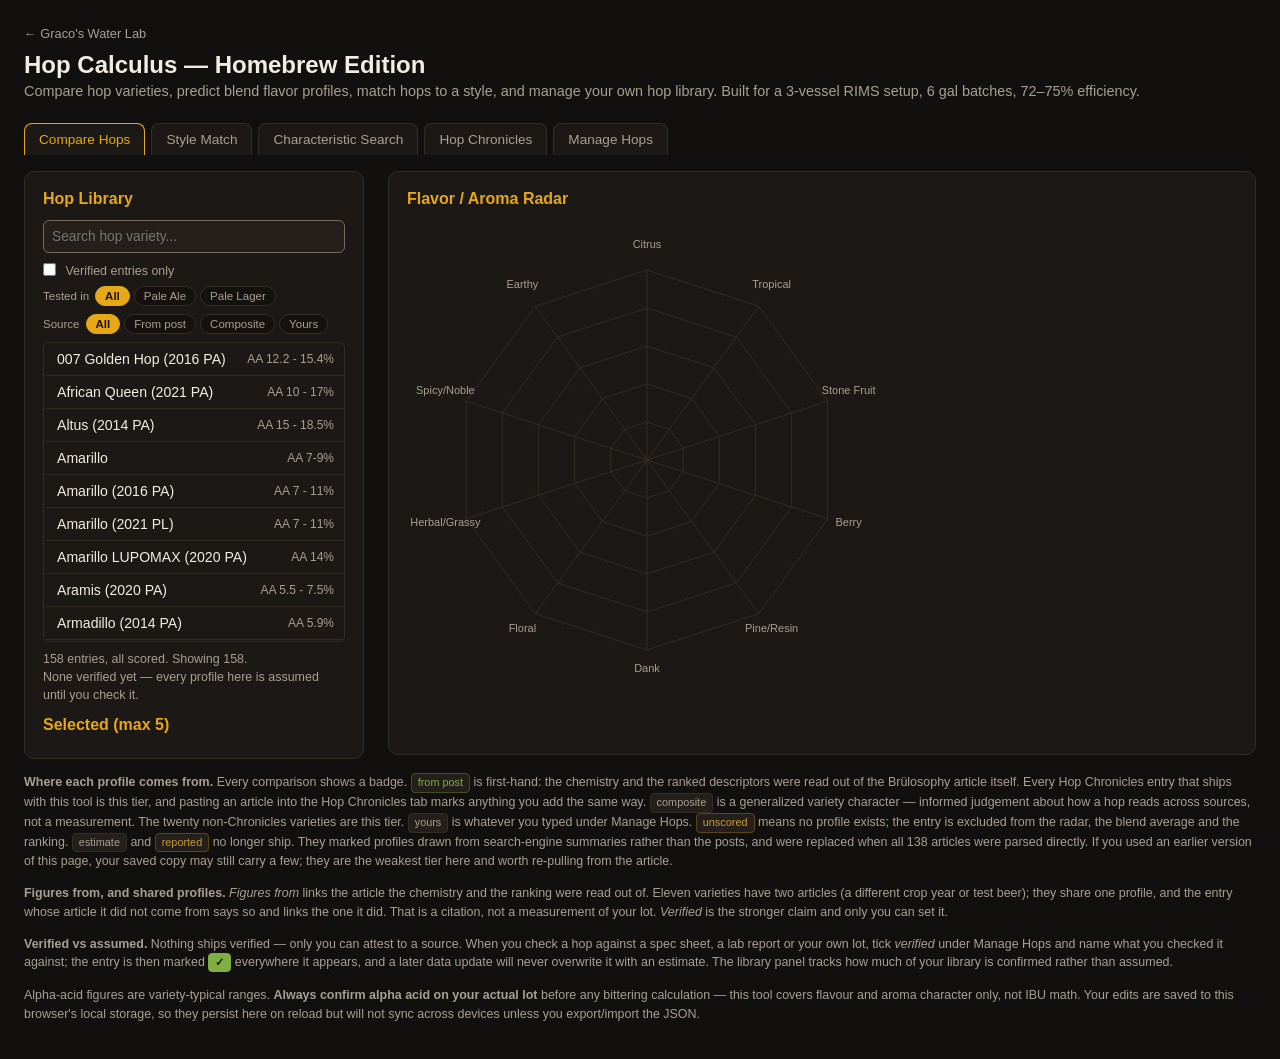
==== hops/hop-calculus.html @ 8358642a "Make the page work without a mouse or a screen An accessibility pass over the template, each item ch" ====
<!DOCTYPE html>
<html lang="en">
<head>
<meta charset="UTF-8">
<meta name="viewport" content="width=device-width, initial-scale=1">
<title>Hop Calculus — Homebrew Edition</title>
<style>
  :root{
    --bg:#12100e; --panel:#1c1815; --accent:#e6a817; --accent2:#7fae42;
    --text:#f2ede4; --muted:#a89f92; --border:#332d27;
    /* Controls need a 3:1 boundary; the panel hairline (--border) is 1.2:1 on a field. */
    --border-ui:#746860;
  }
  *{box-sizing:border-box;}
  body{
    margin:0; font-family:-apple-system,BlinkMacSystemFont,"Segoe UI",Roboto,sans-serif;
    background:var(--bg); color:var(--text); padding:24px;
  }
  .back-link{display:inline-block; color:var(--muted); font-size:0.8rem; text-decoration:none; margin-bottom:10px;}
  .back-link:hover, .back-link:focus-visible{color:var(--accent);}
  h1{font-size:1.5rem; margin:0 0 4px;}
  .sub{color:var(--muted); margin:0 0 24px; font-size:0.9rem;}
  .layout{display:grid; grid-template-columns:340px 1fr; gap:24px;}
  @media (max-width:900px){.layout{grid-template-columns:1fr;} body{padding:16px;}}
  .panel{
    background:var(--panel); border:1px solid var(--border); border-radius:10px;
    padding:18px;
  }
  .panel h2{font-size:1rem; margin:0 0 12px; color:var(--accent);}
  .hop-list{max-height:300px; overflow-y:auto; border:1px solid var(--border); border-radius:6px;}
  .hop-item{
    display:flex; justify-content:space-between; align-items:center; gap:8px;
    padding:8px 10px; border-bottom:1px solid var(--border); cursor:pointer; font-size:0.88rem;
    width:100%; background:none; border-left:none; border-right:none; border-top:none;
    color:inherit; font-family:inherit; text-align:left;
  }
  .hop-item:last-child{border-bottom:none;}
  .hop-item:hover{background:#241f1a;}
  .hop-item:focus-visible{outline:2px solid var(--accent); outline-offset:-2px;}
  .hop-item{border-left:3px solid transparent;}
  .hop-item.selected{background:#332a17; color:var(--accent); border-left-color:var(--accent); font-weight:600;}
  .hop-item.unscored{color:var(--muted); font-style:italic;}
  .hop-meta{color:var(--muted); font-size:0.75rem; white-space:nowrap;}
  /* Selected hops: the left border is the hop's radar colour, so chip, polygon, legend and column match. */
  .chip-card{
    display:flex; align-items:center; justify-content:space-between; gap:8px; background:#241f1a;
    border:1px solid var(--border); border-left:4px solid var(--border); border-radius:6px;
    padding:5px 8px; margin-bottom:6px; font-size:0.82rem;
  }
  .chip-name{font-weight:600; flex:1; min-width:0; overflow-wrap:anywhere;}
  .chip-remove{background:none; border:none; color:var(--muted); cursor:pointer; font-size:0.95rem; line-height:1; padding:6px 7px; min-width:28px; min-height:28px; border-radius:999px;}
  .chip-remove:hover, .chip-remove:focus-visible{color:var(--accent); outline:none;}
  .ratio-ctrl{display:inline-flex; align-items:center; gap:2px; background:#1a1612; border:1px solid var(--border); border-radius:4px; padding:1px 3px;}
  .ratio-btn{background:none; border:none; color:var(--muted); cursor:pointer; font-weight:700; font-size:0.95rem; line-height:1; padding:2px 6px; font-family:inherit;}
  .ratio-btn:hover, .ratio-btn:focus-visible{color:var(--accent); outline:none;}
  .ratio-val{font-size:0.72rem; color:var(--text); font-weight:600; min-width:84px; text-align:center; white-space:nowrap;}
  .radar-legend{display:flex; justify-content:center; gap:14px; flex-wrap:wrap; margin:8px 0 4px; font-size:0.78rem; color:var(--muted);}
  .radar-legend-item{display:inline-flex; align-items:center; gap:6px;}
  .legend-swatch{width:12px; height:12px; border-radius:3px; display:inline-block; flex:none;}
  .legend-swatch.blend{background:rgba(255,255,255,0.18); border:2px dashed #fff; box-sizing:border-box;}
  .blend-col{background:rgba(230,168,23,0.08); font-weight:600;}
  th.blend-col{color:var(--accent);}
  .pill-row{display:flex; gap:4px; flex-wrap:wrap; align-items:center; margin-bottom:8px;}
  .pill-label{font-size:0.72rem; color:var(--muted); margin-right:2px;}
  .pill-btn{
    background:#14110e; border:1px solid var(--border); color:var(--muted); font-size:0.72rem;
    padding:3px 9px; border-radius:12px; cursor:pointer; font-family:inherit;
  }
  .pill-btn:hover{border-color:var(--accent); color:var(--text);}
  .pill-btn:focus-visible{outline:2px solid var(--accent); outline-offset:2px;}
  .pill-btn.active{background:var(--accent); color:#1a1400; border-color:var(--accent); font-weight:600;}
  td.wrap{white-space:normal; font-size:0.78rem; color:var(--muted);}
  select, input[type=text], input[type=search], input[type=number], textarea{
    width:100%; padding:8px; background:#241f1a; border:1px solid var(--border-ui); color:var(--text);
    border-radius:6px; font-size:0.86rem; margin-bottom:10px; font-family:inherit;
  }
  select:focus-visible, input:focus-visible, textarea:focus-visible, button:focus-visible{outline:2px solid var(--accent); outline-offset:1px;}
  textarea{resize:vertical; min-height:90px;}
  label{font-size:0.78rem; color:var(--muted); display:block; margin-bottom:3px;}
  .field-row{display:grid; grid-template-columns:1fr 1fr; gap:10px;}
  @media (max-width:560px){.field-row{grid-template-columns:1fr;}}
  .slider-row{display:flex; align-items:center; gap:8px; margin-bottom:6px;}
  .slider-row span:first-child{width:110px; font-size:0.8rem; color:var(--muted);}
  .slider-row input[type=range]{flex:1; margin:0;}
  .slider-row span.val{width:24px; text-align:right; font-size:0.8rem;}
  .desc-toggle{
    display:inline-block; padding:5px 10px; margin:3px 4px 3px 0; border-radius:999px;
    border:1px solid var(--border); cursor:pointer; font-size:0.8rem; background:#241f1a; color:var(--muted);
    font-family:inherit; line-height:normal;
  }
  .desc-toggle:focus-visible{outline:2px solid var(--accent); outline-offset:2px;}
  .desc-toggle.active{background:var(--accent2); color:#0e1406; border-color:var(--accent2);}
  /* height:auto with max-width, or a phone squashes the 480px square into an oval. */
  canvas{background:#1c1815; border-radius:8px; max-width:100%; height:auto; display:block;}
  .table-scroll{overflow-x:auto;}
  table{width:100%; border-collapse:collapse; font-size:0.85rem; margin-top:10px;}
  th, td{text-align:left; padding:6px 8px; border-bottom:1px solid var(--border);}
  th{color:var(--muted); font-weight:600;}
  .tag{
    display:inline-block; background:#2a2a13; color:var(--accent); border-radius:5px; padding:2px 7px;
    font-size:0.75rem; margin:2px 3px 0 0;
  }
  .badge{
    display:inline-block; border-radius:4px; padding:1px 6px; font-size:0.68rem;
    border:1px solid var(--border); color:var(--muted); background:#241f1a; white-space:nowrap;
  }
  .badge.unscored{color:#c79a3a; border-color:#5a4715;}
  .badge.parsed{color:var(--accent2); border-color:#3d5220;}
  .badge.verified{color:#0e1406; background:var(--accent2); border-color:var(--accent2); font-weight:600;}
  .note{color:var(--muted); font-size:0.78rem; margin-top:14px; line-height:1.45;}
  .warn{color:var(--accent); font-size:0.78rem; margin-top:6px; line-height:1.45;}
  .tabs{display:flex; gap:6px; margin-bottom:16px; flex-wrap:wrap;}
  .tab-btn{
    padding:8px 14px; border-radius:8px 8px 0 0; border:1px solid var(--border); border-bottom:none;
    background:#1c1815; color:var(--muted); cursor:pointer; font-size:0.85rem;
  }
  .tab-btn.active{background:var(--panel); color:var(--accent); border-color:var(--accent);}
  .tabpanel{display:none;}
  .tabpanel.active{display:block;}
  button.btn{
    background:var(--accent); color:#1a1400; border:none; border-radius:6px; padding:9px 14px;
    font-size:0.85rem; cursor:pointer; font-weight:600; margin-right:8px; margin-bottom:8px;
  }
  button.btn.secondary{background:#241f1a; color:var(--text); border:1px solid var(--border);}
  button.btn.danger{background:#5a2323; color:#f2ede4;}
  .mgmt-list-item{
    display:flex; justify-content:space-between; align-items:center; gap:8px;
    padding:7px 10px; border-bottom:1px solid var(--border); font-size:0.85rem;
  }
  .mgmt-list{max-height:340px; overflow-y:auto;}
  .small-btn{
    background:#241f1a; color:var(--muted); border:1px solid var(--border-ui); border-radius:5px;
    padding:5px 10px; min-height:28px; font-size:0.75rem; cursor:pointer; margin-left:6px; font-family:inherit;
  }
  .status{font-size:0.8rem; margin-top:8px; color:var(--muted); line-height:1.45;}
  .status.ok{color:var(--accent2);}
  .status.err{color:#e68b8b;}
  .preview{
    background:#0e0c0a; border:1px solid var(--border); border-radius:6px; padding:10px;
    font-size:0.78rem; max-height:150px; overflow-y:auto; margin-top:8px; white-space:pre-wrap; color:var(--muted);
  }
  .src-link{color:var(--accent); font-size:0.75rem;}
  .hidden{display:none;}
</style>
</head>
<body>

<a class="back-link" href="../index.html">&larr; Graco's Water Lab</a>
<h1>Hop Calculus — Homebrew Edition</h1>
<p class="sub">Compare hop varieties, predict blend flavor profiles, match hops to a style, and manage your own hop library. Built for a 3&#8209;vessel RIMS setup, 6&nbsp;gal batches, 72–75% efficiency.</p>

<div class="tabs" role="tablist" aria-label="Sections">
  <button class="tab-btn active" role="tab" id="tabbtn-compare" aria-controls="tab-compare" aria-selected="true" data-tab="compare">Compare Hops</button>
  <button class="tab-btn" role="tab" id="tabbtn-style" aria-controls="tab-style" aria-selected="false" tabindex="-1" data-tab="style">Style Match</button>
  <button class="tab-btn" role="tab" id="tabbtn-target" aria-controls="tab-target" aria-selected="false" tabindex="-1" data-tab="target">Characteristic Search</button>
  <button class="tab-btn" role="tab" id="tabbtn-chronicles" aria-controls="tab-chronicles" aria-selected="false" tabindex="-1" data-tab="chronicles">Hop Chronicles</button>
  <button class="tab-btn" role="tab" id="tabbtn-manage" aria-controls="tab-manage" aria-selected="false" tabindex="-1" data-tab="manage">Manage Hops</button>
</div>

<div class="layout">
  <div class="panel">
    <h2>Hop Library</h2>
    <input type="search" id="hopSearch" placeholder="Search hop variety..." aria-label="Search hop variety" autocomplete="off">
    <label style="margin-bottom:8px;" id="scoredOnlyLabel">
      <input type="checkbox" id="scoredOnly" style="width:auto; margin:0 6px 0 0; vertical-align:-1px;">
      Scored entries only
    </label>
    <label style="margin-bottom:8px;">
      <input type="checkbox" id="verifiedOnly" style="width:auto; margin:0 6px 0 0; vertical-align:-1px;">
      Verified entries only
    </label>
    <div class="pill-row" id="seriesPills" role="group" aria-label="Tested in">
      <span class="pill-label">Tested in</span>
      <button type="button" class="pill-btn active" data-series="all" aria-pressed="true">All</button>
      <button type="button" class="pill-btn" data-series="Pale Ale" aria-pressed="false">Pale Ale</button>
      <button type="button" class="pill-btn" data-series="Pale Lager" aria-pressed="false">Pale Lager</button>
    </div>
    <div class="pill-row" id="sourcePills" role="group" aria-label="Profile source">
      <span class="pill-label">Source</span>
      <button type="button" class="pill-btn active" data-source="all" aria-pressed="true">All</button>
      <button type="button" class="pill-btn" data-source="chronicle" aria-pressed="false">From post</button>
      <button type="button" class="pill-btn" data-source="curated" aria-pressed="false">Composite</button>
      <button type="button" class="pill-btn" data-source="manual" aria-pressed="false">Yours</button>
    </div>
    <div class="hop-list" id="hopList"></div>
    <div id="libraryCounts" class="note" style="margin-top:8px;" aria-live="polite"></div>
    <div style="margin-top:12px;">
      <h2 style="margin-bottom:6px;">Selected (max 5)</h2>
      <div id="selectedChips"></div>
    </div>
  </div>

  <div>
    <div class="tabpanel active" id="tab-compare" role="tabpanel" aria-labelledby="tabbtn-compare">
      <div class="panel">
        <h2>Flavor / Aroma Radar</h2>
        <canvas id="radar" width="480" height="480" role="img" aria-describedby="compareTable" aria-label="Flavour and aroma radar for the selected hops; the table below holds the same numbers">Flavour radar — the same scores are in the table below.</canvas>
        <div id="radarLegend" class="radar-legend"></div>
        <div class="table-scroll"><table id="compareTable"></table></div>
        <div id="blendNote" class="note"></div>
      </div>
    </div>

    <div class="tabpanel" id="tab-style" role="tabpanel" aria-labelledby="tabbtn-style">
      <div class="panel">
        <h2>Match Hops to a Style</h2>
        <select id="styleSelect" aria-label="Beer style"></select>
        <div id="styleResults"></div>
        <p class="note">Style tags are approximate flavor associations, not official BJCP hop requirements — cross&#8209;check against BJCP guidelines for competition recipes. Hop Chronicles entries are tagged with the base recipe they were brewed in (Pale Ale or Pale Lager), which is a test vehicle, not a style recommendation.</p>
      </div>
    </div>

    <div class="tabpanel" id="tab-target" role="tabpanel" aria-labelledby="tabbtn-target">
      <div class="panel">
        <h2>Pick Descriptors You Want</h2>
        <div id="descToggles"></div>
        <div id="targetResults" class="table-scroll" style="margin-top:14px;"></div>
        <p class="note">Only scored entries can be ranked; an entry saved as unscored is left out until it has a profile.</p>
      </div>
    </div>

    <div class="tabpanel" id="tab-chronicles" role="tabpanel" aria-labelledby="tabbtn-chronicles">
      <div class="panel">
        <h2>Pull a Hop from The Hop Chronicles</h2>
        <label for="chronUrl">Paste a Hop Chronicles post URL</label>
        <input type="text" id="chronUrl" placeholder="https://brulosophy.com/2025/10/13/the-hop-chronicles-harlequin-2023-pale-ale/">
        <button class="btn" id="chronLookupBtn">Look up</button>
        <button class="btn secondary" id="chronFetchBtn">Look up &amp; try fetch</button>
        <div id="chronStatus" class="status" role="status" aria-live="polite"></div>
        <div id="chronResult" class="hidden"></div>

        <div id="pasteBlock" class="hidden" style="margin-top:14px;">
          <label for="chronPaste">Paste the post text here (select all on the page, copy, paste)</label>
          <textarea id="chronPaste" placeholder="Paste the article text — the parser looks for the results sentence, e.g. &quot;The most prominent aroma and flavor characteristics noted by blind tasters ... were citrus and tropical fruit.&quot;"></textarea>
          <button class="btn" id="chronParseBtn">Parse pasted text</button>
          <div id="pasteStatus" class="status" role="status" aria-live="polite"></div>
        </div>

        <div id="chronPreview" class="preview hidden"></div>

        <p class="note">The index of 138 posts is built into this file, so <strong>looking up a URL works offline</strong> — it resolves the variety, crop year, origin, series and publication date with no network at all. Fetching only adds the descriptor ratings and the measured alpha acid of that lot.</p>
        <p class="warn">Fetching will usually fail. Brülosophy does not send CORS headers, and a browser will not let this page read a cross&#8209;site response without them — that is the site's decision, not something this file can work around. Opening the post and pasting its text does the same job and always works. Nothing is ever saved automatically; every parsed value lands in the form for you to check.</p>
      </div>

      <div class="panel" style="margin-top:16px;">
        <h2>How scores are derived</h2>
        <p class="note" style="margin-top:0;">The series uses a consistent results sentence, so scores come from the post's own ranking rather than a guess:</p>
        <table>
          <tr><th>Where the descriptor appears</th><th>Score</th></tr>
          <tr><td>1st / 2nd / 3rd in a "most prominent" list</td><td>9 / 8 / 7</td></tr>
          <tr><td>4th or later in that list</td><td>6/10</td></tr>
          <tr><td>Mentioned elsewhere in the post (pasted articles only)</td><td>5/10</td></tr>
          <tr><td>Never mentioned</td><td>2/10</td></tr>
          <tr><td>Named among the "lowest rated" (pasted articles only)</td><td>1/10</td></tr>
        </table>
        <p class="note">Many posts rank aroma and flavour separately; an axis keeps its best rank across the two lists, which is why two or three axes on one hop can all read 9. The shipped entries were built from those ranked lists alone — the 5 for a passing mention and the 1 for lowest-rated appear only when you paste a whole article, because that is when the rest of the text is available. This is a ranking translated to a scale, not a measurement — Brülosophy publishes descriptor votes, not oil analysis. Two hops both scoring 9 on citrus were each their post's top descriptor; it does not mean they are equally citrusy. Descriptors the series tracks but this tool has no axis for (onion/garlic, apple/pear) are reported as notes instead of being folded into a neighbouring axis.</p>
      </div>
    </div>

    <div class="tabpanel" id="tab-manage" role="tabpanel" aria-labelledby="tabbtn-manage">
      <div class="panel">
        <h2>Add / Edit a Hop</h2>
        <div class="field-row">
          <div>
            <label for="mName">Hop name</label>
            <input type="text" id="mName" placeholder="e.g. Talus">
          </div>
          <div>
            <label for="mAA">Alpha acid % (e.g. 11-14%)</label>
            <input type="text" id="mAA" placeholder="e.g. 12-15%">
          </div>
        </div>
        <div class="field-row">
          <div>
            <label for="mBeta">Beta acid % (optional)</label>
            <input type="text" id="mBeta" placeholder="e.g. 3.5-4.5%">
          </div>
          <div>
            <label for="mCoh">Cohumulone, % of alpha (optional)</label>
            <input type="text" id="mCoh" placeholder="e.g. 22-24%">
          </div>
        </div>
        <div class="field-row">
          <div>
            <label for="mOil">Total oil, mL/100g (optional)</label>
            <input type="text" id="mOil" placeholder="e.g. 1.5-2.5 mL/100g">
          </div>
          <div>
            <label for="mOils">Oil breakdown (optional)</label>
            <input type="text" id="mOils" placeholder="e.g. myrcene 60%; humulene 12%">
          </div>
        </div>
        <label for="mStyles">Typical styles (comma-separated)</label>
        <input type="text" id="mStyles" placeholder="e.g. Hazy IPA, American IPA">
        <label for="mUrl">Source URL (optional)</label>
        <input type="text" id="mUrl" placeholder="https://...">
        <label style="margin-top:4px;">Descriptor scores (0-10)</label>
        <div id="sliderContainer"></div>
        <label style="margin-top:4px;">
          <input type="checkbox" id="mUnscored" style="width:auto; margin:0 6px 0 0; vertical-align:-1px;">
          Save as unscored (keep metadata, leave the profile blank)
        </label>
        <label style="margin-top:6px;">
          <input type="checkbox" id="mVerified" style="width:auto; margin:0 6px 0 0; vertical-align:-1px;">
          I have verified this against a real source
        </label>
        <input type="text" id="mVerifiedSrc" aria-label="Verified against what" placeholder="Verified against what? e.g. Yakima Valley Hops spec sheet 2024, or my lot's COA">
        <button class="btn" id="saveHopBtn">Save Hop</button>
        <button class="btn secondary" id="clearFormBtn">Clear Form</button>
        <div id="mgmtNote" class="note" role="status" aria-live="polite"></div>
      </div>

      <div class="panel" style="margin-top:16px;">
        <h2 id="mgmtHeading">Your Hop Library</h2>
        <div id="mgmtList" class="mgmt-list"></div>
      </div>

      <div class="panel" style="margin-top:16px;">
        <h2>Import / Export</h2>
        <button class="btn secondary" id="exportBtn">Export library as JSON</button>
        <button class="btn secondary" id="importBtn">Import JSON file</button>
        <input type="file" id="importFile" accept=".json" class="hidden">
        <button class="btn danger" id="resetBtn">Reset to defaults</button>
        <div id="importStatus" class="status" role="status" aria-live="polite"></div>
        <p class="note">Export saves your current library (defaults + your edits, and which shipped hops you deleted) to a JSON file you can back up or share. Import replaces the working library with that file, and rejects one whose entries are malformed rather than half-loading it. Shipped hops the file does not contain stay deleted; hops a later data update adds still arrive.</p>
      </div>
    </div>
  </div>
</div>

<p class="note"><strong>Where each profile comes from.</strong> Every comparison shows a badge.
<span class="badge parsed">from post</span> is first-hand: the chemistry and the ranked descriptors were read out of the Brülosophy article itself. Every Hop Chronicles entry that ships with this tool is this tier, and pasting an article into the Hop Chronicles tab marks anything you add the same way.
<span class="badge">composite</span> is a generalized variety character — informed judgement about how a hop reads across sources, not a measurement. The twenty non-Chronicles varieties are this tier.
<span class="badge">yours</span> is whatever you typed under Manage Hops.
<span class="badge unscored">unscored</span> means no profile exists; the entry is excluded from the radar, the blend average and the ranking.
<span class="badge">estimate</span> and <span class="badge unscored">reported</span> no longer ship. They marked profiles drawn from search-engine summaries rather than the posts, and were replaced when all 138 articles were parsed directly. If you used an earlier version of this page, your saved copy may still carry a few; they are the weakest tier here and worth re-pulling from the article.</p>
<p class="note"><strong>Figures from, and shared profiles.</strong> <em>Figures from</em> links the article the chemistry and the ranking were read out of. Eleven varieties have two articles (a different crop year or test beer); they share one profile, and the entry whose article it did not come from says so and links the one it did. That is a citation, not a measurement of your lot. <em>Verified</em> is the stronger claim and only you can set it.</p>
<p class="note"><strong>Verified vs assumed.</strong> Nothing ships verified — only you can attest to a source. When you check a hop against a spec sheet, a lab report or your own lot, tick <em>verified</em> under Manage Hops and name what you checked it against; the entry is then marked <span class="badge verified">✓</span> everywhere it appears, and a later data update will never overwrite it with an estimate. The library panel tracks how much of your library is confirmed rather than assumed.</p>
<p class="note">Alpha-acid figures are variety-typical ranges. <strong>Always confirm alpha acid on your actual lot</strong> before any bittering calculation — this tool covers flavour and aroma character only, not IBU math. Your edits are saved to this browser's local storage, so they persist here on reload but will not sync across devices unless you export/import the JSON.</p>

<script>
/* ---- Brulosophy post parsers (generated: see tools/hop-calculus/chronicle-parser.js) ---- */
/**
 * Parsers for Brulosophy "The Hop Chronicles" posts.
 *
 * Pure string-in / object-out: no DOM, no network. The browser tool inlines
 * this file verbatim; tests import it directly.
 */

/** The ten radar axes, in order. Must match DESCRIPTORS in the tool. */
const AXES = [
  'Citrus', 'Tropical', 'Stone Fruit', 'Berry', 'Pine/Resin',
  'Dank', 'Floral', 'Herbal/Grassy', 'Spicy/Noble', 'Earthy',
];

/**
 * Brulosophy's descriptor vocabulary mapped onto the ten axes. Longer phrases
 * are listed first so "tropical fruit" wins over a bare "fruit"-style match.
 * @type {Array<[string, string]>}
 */
const VOCAB = [
  ['citrus', 'Citrus'],
  ['grapefruit', 'Citrus'],
  ['lemon', 'Citrus'],
  ['lime', 'Citrus'],
  ['orange', 'Citrus'],
  ['tangerine', 'Citrus'],
  ['tropical fruit', 'Tropical'],
  ['tropical', 'Tropical'],
  ['mango', 'Tropical'],
  ['pineapple', 'Tropical'],
  ['passion fruit', 'Tropical'],
  ['passionfruit', 'Tropical'],
  ['guava', 'Tropical'],
  ['lychee', 'Tropical'],
  ['watermelon', 'Tropical'],
  ['melon', 'Tropical'],
  ['stone fruit', 'Stone Fruit'],
  ['peach', 'Stone Fruit'],
  ['apricot', 'Stone Fruit'],
  ['nectarine', 'Stone Fruit'],
  ['cherry', 'Stone Fruit'],
  ['berries', 'Berry'],
  ['berry', 'Berry'],
  ['blackcurrant', 'Berry'],
  ['currant', 'Berry'],
  ['red fruit', 'Berry'],
  ['strawberry', 'Berry'],
  ['blueberry', 'Berry'],
  ['pine', 'Pine/Resin'],
  ['resin', 'Pine/Resin'],
  ['dank', 'Dank'],
  ['catty', 'Dank'],
  ['floral', 'Floral'],
  ['flowery', 'Floral'],
  ['blossom', 'Floral'],
  ['herbal', 'Herbal/Grassy'],
  ['herb', 'Herbal/Grassy'],
  ['grassy', 'Herbal/Grassy'],
  ['grass', 'Herbal/Grassy'],
  ['hay', 'Herbal/Grassy'],
  ['spicy', 'Spicy/Noble'],
  ['spice', 'Spicy/Noble'],
  ['noble', 'Spicy/Noble'],
  ['pepper', 'Spicy/Noble'],
  ['clove', 'Spicy/Noble'],
  ['earthy', 'Earthy'],
  ['woody', 'Earthy'],
  ['wood', 'Earthy'],
  ['tobacco', 'Earthy'],
];

/**
 * A needle as a whole word, with the plural and adjective endings the prose
 * uses. Substring matching raised Pine/Resin for "pineapple", Citrus for
 * "sublime" and Herbal/Grassy for "Hayward"; a word boundary stops all three
 * while "piney", "resinous" and "berries" still count.
 */
const wordRe = (needle) =>
  new RegExp('\\b' + needle.replace(/[.*+?^${}()|[\]\\]/g, '\\$&') + '(?:s|es|y|ey|ous)?\\b', 'i');

/**
 * Descriptors Brulosophy tracks that have no axis in this tool. Surfaced as
 * notes so a fault like onion/garlic is never silently folded into Dank.
 */
const UNMAPPED = ['onion/garlic', 'onion', 'garlic', 'apple/pear', 'apple', 'pear', 'sweet aromatic', 'cream caramel'];

/** Score awarded by rank within the post's "most prominent" list. */
const RANK_SCORES = [9, 8, 7, 6];
/** An axis mentioned in the prose but not among the most prominent. */
const SECONDARY_SCORE = 5;
/** An axis the post never mentions. */
const ABSENT_SCORE = 2;
/** An axis the post explicitly calls lowest-rated. */
const LOWEST_SCORE = 1;

/**
 * Pull the hop variety, crop year and series out of a Hop Chronicles URL.
 * Works offline — the slug alone carries all three.
 * @param {string} url
 * @returns {{variety: string, cropYear: string|null, series: string|null}|null}
 */
function parseChronicleUrl(url) {
  if (typeof url !== 'string') return null;
  // One 2018 post is published under "chronicals"; browsers also hand over
  // upper-case, /amp/ and tracking-parameter forms of the same address.
  const m = url.toLowerCase().replace(/[?#].*$/, '').replace(/\/amp\/?$/, '')
    .match(/the-hop-chronic(?:le|al)s-([a-z0-9-]+?)\/?$/);
  if (!m) return null;

  // WordPress appends -2 to a re-published slug; the hop is the same.
  let slug = m[1].replace(/^(.*(?:pale-ale|pale-lager|(?:19|20)\d{2}))-\d$/, '$1');
  let series = null;
  let cropYear = null;

  const seriesMatch = slug.match(/-(pale-ale|pale-lager)$/);
  if (seriesMatch) {
    series = seriesMatch[1] === 'pale-lager' ? 'Pale Lager' : 'Pale Ale';
    slug = slug.slice(0, -seriesMatch[0].length);
  }

  const yearMatch = slug.match(/-((?:19|20)\d{2})$/);
  if (yearMatch) {
    cropYear = yearMatch[1];
    slug = slug.slice(0, -yearMatch[0].length);
  }

  if (!slug) return null;

  const variety = slug
    .split('-')
    .map((w) => (/^(lupomax|ctz|us|hbc|007)$/i.test(w) ? w.toUpperCase() : w.charAt(0).toUpperCase() + w.slice(1)))
    .join(' ')
    .replace(/\bLUPOMAX\b/i, 'LUPOMAX');

  return {variety, cropYear, series};
}

/**
 * Extract the measured alpha acid of the lot from post text.
 * @param {string} text
 * @returns {string|null} e.g. "12.4%"
 */
function parseAlphaAcid(text) {
  if (typeof text !== 'string') return null;
  const m = text.match(/alpha\s*acids?[^0-9%]{0,40}?(\d{1,2}(?:\.\d+)?)\s*%/i);
  return m ? `${m[1]}%` : null;
}

/**
 * Split a descriptor list ("tropical fruit, citrus, and apple/pear") into terms.
 * @param {string} list
 * @returns {string[]}
 */
function splitList(list) {
  const lead = /^(?:notes? of|hints? of|a (?:bit|touch|hint) of|some|slight(?:ly)?|strong(?:ly)?|mild(?:ly)?|less desirable|characteristics|descriptors|the|a|an|also|both|of)\s+/i;
  return list
    .split(/,|;|\band\b|\bas well as\b/i)
    .map((s) => {
      let t = s.trim();
      for (let i = 0; i < 3 && lead.test(t); i++) t = t.replace(lead, '').trim();
      return t.replace(/[.:]+$/, '').trim();
    })
    .filter((t) => t && !/^(?:the|a|an|also|both|some|of|notes?|hints?|were|was)$/i.test(t));
}

/** Periods that do not end a sentence, so "Dr. Rudi" cannot cut the results sentence in two. */
const normalizeProse = (text) => text.replace(/\s+/g, ' ').replace(/\b(Dr|Mt|St|Mr|Mrs|Ms|No|vs|approx)\.\s*/gi, '$1 ');

/**
 * Every "the most prominent ... were X, Y and Z" list in the text, in order.
 * A post may rank aroma and flavour separately, in one sentence or two; each
 * list is returned on its own, cut before any contrastive clause and before
 * the next "most prominent" so the second list is never swallowed by the first.
 * @param {string} prose Whitespace-normalised text.
 * @returns {Array<{terms: string[], index: number, end: number}>}
 */
function prominentLists(prose) {
  const re = /most prominent[^.]*?\b(?:were|was|included?)\b:?\s*((?:(?!\bmost prominent\b|\bwhile\b|\bwhereas\b|\balthough\b|\bthough\b|\bhowever\b|\bwith\b)[^.])*)/gi;
  const lists = [];
  for (const m of prose.matchAll(re)) {
    lists.push({terms: splitList(m[1]), index: m.index, end: m.index + m[0].length});
  }
  return lists;
}

/**
 * Descriptor lists the post calls lowest rated, in any of the phrasings the
 * series uses: "notes of X and Y were among the lowest rated", "while X and Y
 * were among the lowest rated descriptors", "X was the least prominent".
 * @param {string} prose
 * @returns {string[]}
 */
function lowestTerms(prose) {
  const re = /\b(?:were|was|being)\s+(?:among\s+)?the\s+(?:lowest|least)\b/gi;
  const starts = /\b(?:while|whereas|although|though|however|but)\b|[.;]\s/gi;
  const terms = [];
  for (const m of prose.matchAll(re)) {
    const before = prose.slice(0, m.index);
    let start = 0;
    for (const b of before.matchAll(starts)) start = b.index + b[0].length;
    const clause = before.slice(start)
      .replace(/^\s*(?:while|whereas|although|though|however|but)\b/i, '')
      .replace(/^\s*(?:less desirable|less appealing|undesirable|off[- ]?flavou?rs?)?\s*(?:notes?|characteristics|descriptors|flavou?rs?|aromas?)?\s*(?:of|such as|like|including)?\s*/i, '');
    terms.push(...splitList(clause));
  }
  return terms;
}

/**
 * The part of a full-page paste that is the article. Everything after the
 * results -- related-post titles, comments, navigation -- is dropped so a
 * commenter's "I got a lot of pine out of mine" never counts as a mention.
 * Text before the results is kept: the breeder's description is part of the post.
 * @param {string} prose
 * @param {number} resultsEnd Index just past the last results sentence.
 */
function articleBody(prose, resultsEnd) {
  const stop = /\b(?:leave a (?:reply|comment)|\d+\s+(?:comments?|responses?|replies)\b|comments?\s*[:(]|related(?:\s+(?:posts?|articles?|reading)|:)|you may also like|share this|post navigation|previous post|next post|support br[uü]losophy|if you have (?:any )?thoughts)/i;
  const tail = prose.slice(resultsEnd);
  const m = tail.match(stop);
  return m ? prose.slice(0, resultsEnd + m.index) : prose;
}

/**
 * Map one Brulosophy descriptor term to an axis, or null if it has none.
 * @param {string} term
 * @returns {string|null}
 */
function termToAxis(term) {
  const t = term.toLowerCase();
  for (const [needle, axis] of VOCAB) {
    if (t.includes(needle)) return axis;
  }
  return null;
}

/**
 * Derive 0-10 axis scores from the results prose of a Hop Chronicles post.
 *
 * The series uses a consistent sentence template — "The most prominent aroma
 * and flavor characteristics noted by blind tasters ... were X, Y and Z" and,
 * when relevant, "... were among the lowest rated descriptors". Scores come
 * from rank in those lists, so every number traces back to the post's own
 * wording rather than a guess.
 *
 * @param {string} text Plain text of the post.
 * @returns {{scores: number[]|null, prominent: string[], lowest: string[], unmapped: string[]}}
 */
function parseDescriptorScores(text) {
  const empty = {scores: null, prominent: [], lowest: [], unmapped: []};
  if (typeof text !== 'string' || !text.trim()) return empty;

  const prose = normalizeProse(text);
  const scores = AXES.map(() => ABSENT_SCORE);
  const prominent = [];
  const unmapped = [];
  let resultsEnd = 0;
  let used = 0;

  for (const list of prominentLists(prose)) {
    // A list naming nothing the series tracks ("the most prominent new
    // varieties were Citra and Mosaic") is prose, not results; skip it.
    const relevant = list.terms.some((t) => termToAxis(t) || UNMAPPED.some((u) => t.toLowerCase().includes(u)));
    if (!relevant) continue;
    used++;
    resultsEnd = list.end;
    let rank = 0;
    for (const term of list.terms) {
      const axis = termToAxis(term);
      const score = RANK_SCORES[Math.min(rank, RANK_SCORES.length - 1)];
      if (axis) {
        const idx = AXES.indexOf(axis);
        // An axis ranked in both the aroma and the flavour list keeps its best rank.
        if (score > scores[idx]) scores[idx] = score;
        if (!prominent.includes(axis)) prominent.push(axis);
      } else {
        // A term with no axis still holds its place in the ranking: dropping
        // it would promote everything after it by one.
        unmapped.push(term);
      }
      rank++;
    }
  }

  if (!used) return empty;

  // Secondary mentions elsewhere in the article sit between absent and prominent.
  const body = articleBody(prose, resultsEnd);
  AXES.forEach((axis, i) => {
    if (scores[i] !== ABSENT_SCORE) return;
    const needles = VOCAB.filter(([, a]) => a === axis).map(([needle]) => needle);
    if (needles.some((n) => wordRe(n).test(body))) scores[i] = SECONDARY_SCORE;
  });

  const lowest = [];
  for (const term of lowestTerms(body)) {
    const axis = termToAxis(term);
    if (axis) {
      scores[AXES.indexOf(axis)] = LOWEST_SCORE;
      if (!lowest.includes(axis)) lowest.push(axis);
    } else if (!unmapped.includes(term)) {
      unmapped.push(term);
    }
  }

  return {scores, prominent, lowest, unmapped};
}

/**
 * Strip markup to readable text, dropping script and style *contents* first so
 * stylesheet words never land in the descriptor scan.
 * @param {string} html
 * @returns {string}
 */
function htmlToText(html) {
  if (typeof html !== 'string') return '';
  return html
    .replace(/<!--[\s\S]*?-->/g, ' ')
    .replace(/<script[\s\S]*?<\/script>/gi, ' ')
    .replace(/<style[\s\S]*?<\/style>/gi, ' ')
    // A tag starts with a letter. The old /<[^>]+>/ also ran on plain pasted
    // text, where "Farnesene: <1%" followed by any later ">" deleted the body.
    .replace(/<\/?[a-zA-Z][^<>]*>/g, ' ')
    .replace(/&#(\d+);/g, (_, n) => String.fromCodePoint(Number(n)))
    .replace(/&#x([0-9a-f]+);/gi, (_, h) => String.fromCodePoint(parseInt(h, 16)))
    .replace(/&nbsp;/g, ' ')
    .replace(/&ndash;/g, '\u2013')
    .replace(/&mdash;/g, '\u2014')
    .replace(/&rsquo;|&lsquo;/g, "'")
    .replace(/&rdquo;|&ldquo;|&quot;/g, '"')
    .replace(/&hellip;/g, '\u2026')
    .replace(/&lt;/g, '<')
    .replace(/&gt;/g, '>')
    .replace(/&amp;/g, '&')
    .replace(/\s+/g, ' ')
    .trim();
}

/**
 * Stat labels, each with the spellings different sources use. Brulosophy
 * prints "Alpha"; merchant spec sheets print "Alpha Acid (aA)" or
 * "Alpha Acids %". All must land in the same field.
 * @type {Array<{field: string, unit: string, re: string}>}
 */
const STAT_LABELS = [
  {field: 'alpha', unit: '%', re: '(?:Alpha\\s*Acids?|Alpha|\\u03b1A|AA)'},
  {field: 'beta', unit: '%', re: '(?:Beta\\s*Acids?|Beta|\\u03b2A|BA)'},
  {field: 'cohumulone', unit: '%', re: '(?:Co[-\\s]?Humulone|Cohumulone|CoH)'},
  {field: 'totalOil', unit: 'oil', re: '(?:Total\\s*Oils?|Oil\\s*Total)'},
  {field: 'myrcene', unit: '%', re: 'Myrcene'},
  {field: 'humulene', unit: '%', re: 'Humulene'},
  {field: 'caryophyllene', unit: '%', re: 'Caryophyllene'},
  {field: 'farnesene', unit: '%', re: 'Farnesene'},
];

/** Which field a matched label belongs to, or null. */
function labelField(text) {
  const t = text.replace(/\s+/g, ' ').trim();
  for (const {field, re} of STAT_LABELS) {
    if (new RegExp(`^${re}$`, 'i').test(t)) return field;
  }
  return null;
}

/** Words an article prints where a figure is missing. Each maps to null, never to a neighbour's value. */
const PLACEHOLDER = '(?:unknown|unavailable|n\\/a|not\\s+(?:reported|available|listed|published)|tbd|\u2014|\u2013)';
/** Oil fractions the series sometimes lists that this tool does not track; a tracked label may not borrow their value. */
const NON_STAT_LABELS = '(?:Linalool|Geraniol|Pinene|Selinene|Limonene|Nerol|Citral|Caryophyllene\\s+oxide)';

/**
 * Pull the Hop Stats table out of a post.
 *
 * Works on the post's plain text, so it survives whether the stats are marked
 * up as a table, a list, or plain "Label: value" lines. Every value is returned
 * verbatim as printed (ranges, dashes, "<1%" and units intact) -- never
 * normalised into a single number, because the source really does publish
 * ranges. A cell printed "unknown" is null, never guessed.
 *
 * When the text has a "Hop Stats" heading, only what follows it is read, so a
 * figure in the introduction ("alpha acids in the 15-17% range") cannot stand
 * in for the lot's.
 *
 * @param {string} text
 * @returns {{alpha: string|null, beta: string|null, cohumulone: string|null, totalOil: string|null,
 *            myrcene: string|null, humulene: string|null, caryophyllene: string|null, farnesene: string|null}}
 */
function parseHopStats(text) {
  /** @type {Record<string, string|null>} */
  const out = {
    alpha: null, beta: null, cohumulone: null, totalOil: null,
    myrcene: null, humulene: null, caryophyllene: null, farnesene: null,
  };
  if (typeof text !== 'string' || !text) return /** @type {any} */ (out);

  const flat = text
    .replace(/[\t\u00a0]/g, ' ')
    // Drop a parenthetical symbol for the same stat, e.g. "Alpha Acid (\u03b1A) 9%".
    // Left in place it sits between a label and its value and blocks the match,
    // because the symbol is itself a label synonym.
    .replace(/\(\s*(?:\u03b1A|\u03b2A|CoH|AA|BA)\s*%?\s*\)/gi, ' ')
    .replace(/ {2,}/g, ' ');

  const heading = flat.match(/\b(?:hop stats|hop statistics|vital stat(?:istic)?s)\b/i);
  if (heading) {
    readStats(out, flat.slice(heading.index + heading[0].length));
    if (Object.values(out).some(Boolean)) return /** @type {any} */ (out);
  }
  readStats(out, flat);
  return /** @type {any} */ (out);
}

/** Fill the null fields of `out` from `flat`. */
function readStats(out, flat) {
  const labelAlt = STAT_LABELS.map((l) => l.re).join('|');
  const valueAtom =
    '(?:[<>~\u2264\u2265]\\s*)?\\d[\\d.]*\\s*(?:[-\u2013\u2014]\\s*\\d[\\d.]*\\s*)?(?:%|(?:mL|ml)\\s*\\/\\s*100\\s*m?g)(?:\\s*of\\s+(?:alpha\\s+acids?|total\\s+oils?))?';
  const cell = `(?:${valueAtom}|${PLACEHOLDER})`;
  const clean = (raw) => raw.replace(/\s*of\s+(?:alpha\s+acids?|total\s+oils?)\s*$/i, '').replace(/\s+/g, ' ').trim();
  const isPlaceholder = (raw) => new RegExp(`^${PLACEHOLDER}$`, 'i').test(raw.trim());

  // Column layout is checked FIRST and is unambiguous: a run of two or more
  // labels with no values between them, then the matching run of cells.
  // Checking row-wise first would misread "Alpha | Beta | 10.5% | 4.5%" as
  // Beta=10.5%, silently attributing one stat's value to another.
  const sep = '[\\s|:,()]*';
  const runRe = new RegExp(
    `((?:(?:${labelAlt})${sep}){2,})((?:${cell})${sep}(?:(?:${cell})${sep})+)`,
    'i',
  );
  let rest = flat;
  const run = flat.match(runRe);
  if (run) {
    const labels = run[1].match(new RegExp(labelAlt, 'gi')) || [];
    const values = run[2].match(new RegExp(cell, 'gi')) || [];
    // Only trust a positional pairing when the two runs line up exactly.
    if (labels.length >= 2 && labels.length === values.length) {
      labels.forEach((label, i) => {
        const field = labelField(label);
        if (field && out[field] == null && !isPlaceholder(values[i])) out[field] = clean(values[i]);
      });
      // The table is spent; anything printed below it (an oil breakdown,
      // usually) is still read row-wise.
      rest = flat.replace(run[0], ' ');
    }
  }

  // Row-wise: label, optional filler, value. The filler may not cross another
  // stat label, a placeholder, an untracked oil label or a digit, so a label
  // with no value cannot borrow the next one's.
  const filler = `(?:(?!${labelAlt}|${PLACEHOLDER}|${NON_STAT_LABELS})[^\\d|\\n<>~]){0,24}`;
  for (const {field, unit, re} of STAT_LABELS) {
    if (out[field] != null) continue;
    const value = unit === 'oil'
      ? `((?:[<>~\u2264\u2265]\\s*)?\\d[\\d.]*\\s*(?:[-\u2013\u2014]\\s*\\d[\\d.]*\\s*)?(?:mL|ml)\\s*\\/\\s*100\\s*m?g)`
      : `((?:[<>~\u2264\u2265]\\s*)?\\d[\\d.]*\\s*(?:[-\u2013\u2014]\\s*\\d[\\d.]*\\s*)?%)`;
    const m = rest.match(new RegExp(`\\b${re}\\b[\\s:|()]*${filler}${value}`, 'i'));
    if (m) out[field] = clean(m[1]);
  }
}

/**
 * The number a printed chemistry figure stands for. "12.2 - 15.4%" is a
 * range, "27%" a point; both come back as {low, high, mid} so a caller can
 * tell them apart. Anything without a number -- "", "n/a", "unavailable" --
 * is null, and a caller averaging figures must leave such a hop out rather
 * than count it as zero.
 * @param {string} s
 * @returns {{low: number, high: number, mid: number}|null}
 */
function parseNumericRange(s) {
  if (typeof s !== 'string') return null;
  const m = s.match(/(\d+(?:\.\d+)?)\s*(?:[-\u2013\u2014]|to)\s*(\d+(?:\.\d+)?)|(\d+(?:\.\d+)?)/);
  if (!m) return null;
  const low = parseFloat(m[1] ?? m[3]);
  const high = parseFloat(m[2] ?? m[3]);
  return {low, high, mid: (low + high) / 2};
}

/**
 * The characteristics participants endorsed as most prominent, in the order the
 * post lists them and using the post's own wording.
 *
 * @param {string} text
 * @returns {string[]} e.g. ["tropical fruit", "citrus", "apple/pear"]
 */
function parseProminentCharacteristics(text) {
  if (typeof text !== 'string' || !text.trim()) return [];
  const list = prominentLists(normalizeProse(text))
    .find((l) => l.terms.some((t) => termToAxis(t) || UNMAPPED.some((u) => t.toLowerCase().includes(u))));
  return list ? list.terms.map((t) => t.toLowerCase()).filter((t) => t.length < 40) : [];
}

/* ---- Hop Chronicles index (generated from data/hop-chronicles/hop-chronicles.csv) ---- */
const DATA_VERSION = "c857ab0ed1f3";
const CHRONICLE_INDEX = [
 {
  "variety": "007 Golden Hop",
  "cropYear": "2016",
  "origin": "USA",
  "series": "Pale Ale",
  "published": "2018-01-04",
  "notes": "Idaho Jackson Farm release, formerly Idaho 7; high alpha and oil, orange/tangerine/black tea/pine",
  "url": "https://brulosophy.com/2018/01/04/the-hop-chronicles-007-golden-hop/",
  "aa": "12.2 - 15.4%",
  "beta": "4.2 - 5.5%",
  "coh": "",
  "oil": "1 - 1.6 mL/100g",
  "oils": "",
  "d": [
   9,
   8,
   7,
   2,
   7,
   2,
   8,
   2,
   2,
   2
  ],
  "styles": [
   "American IPA",
   "Hazy IPA"
  ],
  "basis": "post",
  "xcheck": "Brulosophy article: https://brulosophy.com/2018/01/04/the-hop-chronicles-007-golden-hop/",
  "figures": "https://brulosophy.com/2018/01/04/the-hop-chronicles-007-golden-hop/",
  "caveats": "",
  "profileFrom": ""
 },
 {
  "variety": "African Queen",
  "cropYear": "2021",
  "origin": "South Africa",
  "series": "Pale Ale",
  "published": "2024-08-05",
  "notes": "Developed by SAB Hop Farms in 1998, commercially released 2014",
  "url": "https://brulosophy.com/2024/08/05/the-hop-chronicles-african-queen-2021-pale-ale/",
  "aa": "10 - 17%",
  "beta": "3.5 - 6.5%",
  "coh": "22 - 30%",
  "oil": "0.5 - 1.5 mL/100g",
  "oils": "myrcene 20 - 30%; humulene 20 - 30%; caryophyllene 10 - 20%; farnesene 5 - 10%",
  "d": [
   9,
   9,
   8,
   2,
   2,
   2,
   2,
   2,
   2,
   2
  ],
  "styles": [
   "West Coast IPA",
   "Dark IPA",
   "Fruited Sour"
  ],
  "basis": "post",
  "xcheck": "Brulosophy article: https://brulosophy.com/2024/08/05/the-hop-chronicles-african-queen-2021-pale-ale/",
  "figures": "https://brulosophy.com/2024/08/05/the-hop-chronicles-african-queen-2021-pale-ale/",
  "caveats": "",
  "profileFrom": ""
 },
 {
  "variety": "Altus",
  "cropYear": "2014",
  "origin": "USA",
  "series": "Pale Ale",
  "published": "2016-07-07",
  "notes": "",
  "url": "https://brulosophy.com/2016/07/07/the-hop-chronicles-experimental-07270/",
  "aa": "15 - 18.5%",
  "beta": "4 - 5.2%",
  "coh": "26 - 29%",
  "oil": "3 - 4.4 mL/100g",
  "oils": "myrcene 46.5%; humulene 18.10%; caryophyllene 9.80%; farnesene 0.1-0.3%; linalool 0.2 - 0.6%",
  "d": [
   8,
   2,
   2,
   2,
   8,
   9,
   2,
   2,
   9,
   2
  ],
  "styles": [
   "Pale Ale",
   "American IPA"
  ],
  "basis": "post",
  "xcheck": "Brulosophy article: https://brulosophy.com/2016/07/07/the-hop-chronicles-experimental-07270/",
  "figures": "https://brulosophy.com/2016/07/07/the-hop-chronicles-experimental-07270/",
  "caveats": "",
  "profileFrom": ""
 },
 {
  "variety": "Amarillo",
  "cropYear": "2016",
  "origin": "USA",
  "series": "Pale Ale",
  "published": "2017-11-02",
  "notes": "Known for orange and grapefruit along with floral and spicy notes",
  "url": "https://brulosophy.com/2017/11/02/the-hop-chronicles-amarillo-2016/",
  "aa": "7 - 11%",
  "beta": "5.5 - 8%",
  "coh": "20 - 24%",
  "oil": "1 - 2.3 mL/100g",
  "oils": "myrcene 40 - 50%; humulene 19 - 24%; caryophyllene 7 - 10%; farnesene 6 - 9%; linalool 0.5 - 0.8%; geraniol 0.1%; b-pinene 0.4 - 0.8%",
  "d": [
   9,
   9,
   2,
   2,
   2,
   2,
   7,
   2,
   2,
   7
  ],
  "styles": [
   "Pale Ale",
   "American IPA",
   "American Wheat"
  ],
  "basis": "post",
  "xcheck": "Brulosophy article: https://brulosophy.com/2022/11/03/the-hop-chronicles-amarillo-2021-pale-lager/",
  "figures": "https://brulosophy.com/2022/11/03/the-hop-chronicles-amarillo-2021-pale-lager/",
  "caveats": "",
  "profileFrom": "Amarillo (2021 PL)"
 },
 {
  "variety": "Amarillo",
  "cropYear": "2021",
  "origin": "USA",
  "series": "Pale Lager",
  "published": "2022-11-03",
  "notes": "Released 1990; known for citrus and floral notes",
  "url": "https://brulosophy.com/2022/11/03/the-hop-chronicles-amarillo-2021-pale-lager/",
  "aa": "7 - 11%",
  "beta": "5.5 - 8%",
  "coh": "20 - 24%",
  "oil": "1 - 2.3 mL/100g",
  "oils": "myrcene 40 - 50%; humulene 19 - 24%; caryophyllene 7 - 10%; farnesene 6 - 9%; linalool 0.5 - 0.8%; geraniol 0.1%; b-pinene 0.4 - 0.8%",
  "d": [
   9,
   9,
   2,
   2,
   2,
   2,
   7,
   2,
   2,
   7
  ],
  "styles": [
   "Pale Ale",
   "American IPA",
   "American Wheat"
  ],
  "basis": "post",
  "xcheck": "Brulosophy article: https://brulosophy.com/2022/11/03/the-hop-chronicles-amarillo-2021-pale-lager/",
  "figures": "https://brulosophy.com/2022/11/03/the-hop-chronicles-amarillo-2021-pale-lager/",
  "caveats": "",
  "profileFrom": ""
 },
 {
  "variety": "Amarillo LUPOMAX",
  "cropYear": "2020",
  "origin": "USA",
  "series": "Pale Ale",
  "published": "2021-06-03",
  "notes": "As one of the varieties that was integral to the insane rise in popularity of IPA, Amarillo holds a place in the heart of many for its ability to impart beer with a beautiful combo of citrusy orange and grapefruit with hints of floral and spice characteristics.",
  "url": "https://brulosophy.com/2021/06/03/the-hop-chronicles-amarillo-lupomax-2020/",
  "aa": "14%",
  "beta": "5.5 - 8%",
  "coh": "20 - 24%",
  "oil": "1.9 mL/100g",
  "oils": "myrcene 40 - 50%; humulene 19 - 24%; caryophyllene 7 - 10%; farnesene 6 - 9%; linalool 0.5 - 0.8%; geraniol 0.1%; b-pinene 0.4 - 0.8%",
  "d": [
   9,
   8,
   7,
   2,
   9,
   2,
   2,
   2,
   7,
   2
  ],
  "styles": [
   "Pale Ale",
   "American IPA"
  ],
  "basis": "post",
  "xcheck": "Brulosophy article: https://brulosophy.com/2021/06/03/the-hop-chronicles-amarillo-lupomax-2020/",
  "figures": "https://brulosophy.com/2021/06/03/the-hop-chronicles-amarillo-lupomax-2020/",
  "caveats": "",
  "profileFrom": ""
 },
 {
  "variety": "Aramis",
  "cropYear": "2020",
  "origin": "France",
  "series": "Pale Ale",
  "published": "2021-10-07",
  "notes": "Bred in 2002 by the Comptoir Agricole breeding program in the Alsace region of France, Aramis was intended to mimic the desirable aromatic qualities of its parent, Strisselspalt, while possessing a more stable bittering potential.",
  "url": "https://brulosophy.com/2021/10/07/the-hop-chronicles-aramis-2020/",
  "aa": "5.5 - 7.5%",
  "beta": "3.0 - 4.5%",
  "coh": "20 - 22%",
  "oil": "1.2 - 1.6 mL/100g",
  "oils": "myrcene 38 - 41%; humulene 19 - 21%; caryophyllene 7.4%; farnesene 2 - 4%; linalool 10 - 16%",
  "d": [
   8,
   9,
   7,
   2,
   7,
   2,
   8,
   2,
   2,
   9
  ],
  "styles": [
   "Pale Ale",
   "American IPA"
  ],
  "basis": "post",
  "xcheck": "Brulosophy article: https://brulosophy.com/2021/10/07/the-hop-chronicles-aramis-2020/",
  "figures": "https://brulosophy.com/2021/10/07/the-hop-chronicles-aramis-2020/",
  "caveats": "",
  "profileFrom": ""
 },
 {
  "variety": "Armadillo",
  "cropYear": "2014",
  "origin": "USA",
  "series": "Pale Ale",
  "published": "2015-12-17",
  "notes": "",
  "url": "https://brulosophy.com/2015/12/17/the-hop-chronicles-armadillo/",
  "aa": "5.9%",
  "beta": "3.2%",
  "coh": "",
  "oil": "",
  "oils": "",
  "d": [
   9,
   9,
   2,
   2,
   8,
   2,
   2,
   2,
   2,
   2
  ],
  "styles": [
   "Pale Ale",
   "American IPA"
  ],
  "basis": "post",
  "xcheck": "Brulosophy article: https://brulosophy.com/2015/12/17/the-hop-chronicles-armadillo/",
  "figures": "https://brulosophy.com/2015/12/17/the-hop-chronicles-armadillo/",
  "caveats": "",
  "profileFrom": ""
 },
 {
  "variety": "Azacca",
  "cropYear": "2016",
  "origin": "USA",
  "series": "Pale Ale",
  "published": "2017-06-15",
  "notes": "Moderately pungent tropical and stone fruit with solid bittering potential",
  "url": "https://brulosophy.com/2017/06/15/the-hop-chronicles-azacca/",
  "aa": "14 - 16%",
  "beta": "4.0 - 5.5%",
  "coh": "38 - 45%",
  "oil": "1.6 - 2.5 mL/100g",
  "oils": "myrcene 46 - 55%; humulene 14 - 18%; caryophyllene 8 - 12%; linalool not available; geraniol not available; b-pinene not available",
  "d": [
   8,
   9,
   9,
   2,
   2,
   2,
   2,
   2,
   2,
   2
  ],
  "styles": [
   "Hazy IPA",
   "Pale Ale",
   "Saison"
  ],
  "basis": "post",
  "xcheck": "Brulosophy article: https://brulosophy.com/2017/06/15/the-hop-chronicles-azacca/",
  "figures": "https://brulosophy.com/2017/06/15/the-hop-chronicles-azacca/",
  "caveats": "",
  "profileFrom": ""
 },
 {
  "variety": "Azacca LUPOMAX",
  "cropYear": "2020",
  "origin": "USA",
  "series": "Pale Ale",
  "published": "2021-08-05",
  "notes": "Bred by the American Dwarf Hop Association and released for public use in 2013, Azacca has been embraced by brewers of hoppy IPA for its ability to impart a desirable blend of tropical fruit and citrus, with some contending it contributes a peach candy character to beer.",
  "url": "https://brulosophy.com/2021/08/05/the-hop-chronicles-azacca-lupomax-2020/",
  "aa": "16.5%",
  "beta": "4.0 - 5.5%",
  "coh": "38 - 45%",
  "oil": "1.6 - 2.5 mL/100g",
  "oils": "myrcene 46 - 55%; humulene 14 - 18%; caryophyllene 8 - 12%",
  "d": [
   9,
   9,
   7,
   2,
   2,
   2,
   8,
   2,
   2,
   2
  ],
  "styles": [
   "Pale Ale",
   "American IPA"
  ],
  "basis": "post",
  "xcheck": "Brulosophy article: https://brulosophy.com/2021/08/05/the-hop-chronicles-azacca-lupomax-2020/",
  "figures": "https://brulosophy.com/2021/08/05/the-hop-chronicles-azacca-lupomax-2020/",
  "caveats": "",
  "profileFrom": ""
 },
 {
  "variety": "Barbe Rouge",
  "cropYear": "2019",
  "origin": "France",
  "series": "Pale Ale",
  "published": "2021-01-21",
  "notes": "While France’s neighbor to the northeast is widely known for its hop production, the region of Alsace has made a name for itself through the development of varieties including Strisselspalt and the more recently released Barbe Rouge.",
  "url": "https://brulosophy.com/2021/01/21/the-hop-chronicles-barbe-rouge-2019/",
  "aa": "7.5 - 9.5%",
  "beta": "3.5 - 4.6%",
  "coh": "25 - 28%",
  "oil": "1.8 - 2.2 mL/100g",
  "oils": "myrcene 52 - 58%; humulene 17 - 21%; caryophyllene 3 - 3.3%; farnesene 0 - 3%; linalool 12 - 16%",
  "d": [
   9,
   9,
   9,
   2,
   2,
   2,
   2,
   2,
   2,
   2
  ],
  "styles": [
   "Pale Ale",
   "American IPA"
  ],
  "basis": "post",
  "xcheck": "Brulosophy article: https://brulosophy.com/2021/01/21/the-hop-chronicles-barbe-rouge-2019/",
  "figures": "https://brulosophy.com/2021/01/21/the-hop-chronicles-barbe-rouge-2019/",
  "caveats": "",
  "profileFrom": ""
 },
 {
  "variety": "Belma",
  "cropYear": "2022",
  "origin": "USA",
  "series": "Pale Ale",
  "published": "2023-10-05",
  "notes": "Released 2012 by Puterbaugh Farms; fruity notes led by sweet strawberry",
  "url": "https://brulosophy.com/2023/10/05/the-hop-chronicles-belma-2022-pale-ale/",
  "aa": "8 - 12%",
  "beta": "4 - 8%",
  "coh": "34 - 38%",
  "oil": "1.0 - 2.5 mL/100g",
  "oils": "",
  "d": [
   9,
   9,
   2,
   2,
   7,
   2,
   2,
   2,
   7,
   2
  ],
  "styles": [
   "Blonde Ale",
   "American Wheat",
   "Cream Ale"
  ],
  "basis": "post",
  "xcheck": "Brulosophy article: https://brulosophy.com/2023/10/05/the-hop-chronicles-belma-2022-pale-ale/ | no axis: apple/pear",
  "figures": "https://brulosophy.com/2023/10/05/the-hop-chronicles-belma-2022-pale-ale/",
  "caveats": "no axis: apple/pear",
  "profileFrom": ""
 },
 {
  "variety": "Bravo",
  "cropYear": "2016",
  "origin": "USA",
  "series": "Pale Ale",
  "published": "2017-04-13",
  "notes": "Descriptors included orange, vanilla and floral",
  "url": "https://brulosophy.com/2017/04/13/the-hop-chronicles-bravo/",
  "aa": "15 - 18%",
  "beta": "3.5 - 5.5%",
  "coh": "28 - 35%",
  "oil": "2.3 - 3.5 mL/100g",
  "oils": "myrcene 55 - 60%; humulene 8 - 11%; caryophyllene 6 - 8%; linalool 0.4 - 0.6%; geraniol 0.7 - 0.9%; b-pinene 0.8 - 1%",
  "d": [
   9,
   9,
   7,
   2,
   2,
   2,
   7,
   2,
   2,
   2
  ],
  "styles": [
   "American IPA",
   "Amber Ale"
  ],
  "basis": "post",
  "xcheck": "Brulosophy article: https://brulosophy.com/2017/04/13/the-hop-chronicles-bravo/",
  "figures": "https://brulosophy.com/2017/04/13/the-hop-chronicles-bravo/",
  "caveats": "",
  "profileFrom": ""
 },
 {
  "variety": "Brewer’s Gold",
  "cropYear": "2020",
  "origin": "UK",
  "series": "Pale Ale",
  "published": "2021-12-02",
  "notes": "A product of the open pollination of a wild hop from Manitoba, Canada, Brewer’s Gold was selected by Professor Ernest Stanley Salomon of Wye College in 1919.",
  "url": "https://brulosophy.com/2021/12/02/the-hop-chronicles-brewers-gold-2020/",
  "aa": "8.0 - 11.0%",
  "beta": "4.0 - 6.5%",
  "coh": "40 - 48%",
  "oil": "1.5 - 3.0 mL/100g",
  "oils": "myrcene 50 - 60%; humulene 12 - 18%; caryophyllene 8 - 12%; farnesene 0.1 - 1.0%; linalool 0.5 - 0.8%; geraniol 1 - 1.8%; b-pinene 0.6 - 0.9%",
  "d": [
   9,
   9,
   8,
   2,
   2,
   2,
   2,
   2,
   2,
   2
  ],
  "styles": [
   "Pale Ale",
   "American IPA"
  ],
  "basis": "post",
  "xcheck": "Brulosophy article: https://brulosophy.com/2021/12/02/the-hop-chronicles-brewers-gold-2020/",
  "figures": "https://brulosophy.com/2021/12/02/the-hop-chronicles-brewers-gold-2020/",
  "caveats": "",
  "profileFrom": ""
 },
 {
  "variety": "Bru-1",
  "cropYear": "2016",
  "origin": "USA",
  "series": "Pale Ale",
  "published": "2017-03-02",
  "notes": "Tropical-fruit-forward variety",
  "url": "https://brulosophy.com/2017/03/02/the-hop-chronicles-bru-1/",
  "aa": "13 - 15%",
  "beta": "8 - 10%",
  "coh": "35 - 37%",
  "oil": "1.5 - 2 mL/100g",
  "oils": "myrcene 50 - 55%; humulene 9 - 11%; caryophyllene 7 - 8%",
  "d": [
   2,
   9,
   7,
   2,
   2,
   2,
   2,
   2,
   7,
   2
  ],
  "styles": [
   "Hazy IPA",
   "Pale Ale",
   "American Wheat"
  ],
  "basis": "post",
  "xcheck": "Brulosophy article: https://brulosophy.com/2017/03/02/the-hop-chronicles-bru-1/",
  "figures": "https://brulosophy.com/2017/03/02/the-hop-chronicles-bru-1/",
  "caveats": "",
  "profileFrom": ""
 },
 {
  "variety": "BRU-1 LUPOMAX",
  "cropYear": "2020",
  "origin": "USA",
  "series": "Pale Ale",
  "published": "2021-05-06",
  "notes": "Brulotte Farms with John I. Haas, experimental release 2016. Top blind-taster descriptors: citrus, tropical fruit, stone fruit, with floral rated highly",
  "url": "https://brulosophy.com/2021/05/06/the-hop-chronicles-bru-1-lupomax-2020/",
  "aa": "19.5%",
  "beta": "8 - 10%",
  "coh": "35 - 37%",
  "oil": "1.95 - 2.6 mL/100g",
  "oils": "myrcene 50 - 55%; humulene 7 - 8%; caryophyllene 9 - 11%; farnesene 0 - 1%; linalool 0 - 1%; geraniol 0 - 1%",
  "d": [
   9,
   9,
   8,
   2,
   2,
   2,
   2,
   2,
   2,
   2
  ],
  "styles": [
   "Hazy IPA"
  ],
  "basis": "post",
  "xcheck": "Brulosophy article: https://brulosophy.com/2021/05/06/the-hop-chronicles-bru-1-lupomax-2020/",
  "figures": "https://brulosophy.com/2021/05/06/the-hop-chronicles-bru-1-lupomax-2020/",
  "caveats": "",
  "profileFrom": ""
 },
 {
  "variety": "Caliente",
  "cropYear": "2019",
  "origin": "USA",
  "series": "Pale Ale",
  "published": "2021-02-18",
  "notes": "Released for use over a decade ago and taking its name from the Spanish word for “hot,” as in temperature, Caliente has received little in the way of public exposure despite being rather warmly received by brewers.",
  "url": "https://brulosophy.com/2021/02/18/the-hop-chronicles-caliente-2019/",
  "aa": "15.3%",
  "beta": "4.3%",
  "coh": "35%",
  "oil": "1.9 mL/100g",
  "oils": "",
  "d": [
   9,
   9,
   7,
   2,
   9,
   2,
   2,
   2,
   2,
   2
  ],
  "styles": [
   "Pale Ale",
   "American IPA"
  ],
  "basis": "post",
  "xcheck": "Brulosophy article: https://brulosophy.com/2021/02/18/the-hop-chronicles-caliente-2019/",
  "figures": "https://brulosophy.com/2021/02/18/the-hop-chronicles-caliente-2019/",
  "caveats": "",
  "profileFrom": ""
 },
 {
  "variety": "California Cascade",
  "cropYear": "2018",
  "origin": "USA",
  "series": "Pale Ale",
  "published": "2018-12-13",
  "notes": "Released in 1971 by the Oregon State University hop breeding program and credited as a variety that helped launch the craft beer revolution, Cascade remains a staple of brewers the world over.",
  "url": "https://brulosophy.com/2018/12/13/the-hop-chronicles-california-cascade-2018/",
  "aa": "5.5 - 9%",
  "beta": "6.0 - 7.5%",
  "coh": "30 - 35%",
  "oil": "0.8 - 2.5 mL/100g",
  "oils": "myrcene 45 - 60%; humulene 14 - 20%; caryophyllene 5 - 9%; farnesene 6 - 9%; linalool 0.3 - 0.6%; b-pinene 0.5 - 0.8%",
  "d": [
   8,
   9,
   8,
   2,
   2,
   2,
   2,
   2,
   2,
   2
  ],
  "styles": [
   "Pale Ale",
   "American IPA"
  ],
  "basis": "post",
  "xcheck": "Brulosophy article: https://brulosophy.com/2018/12/13/the-hop-chronicles-california-cascade-2018/ | no axis: apple/pear",
  "figures": "https://brulosophy.com/2018/12/13/the-hop-chronicles-california-cascade-2018/",
  "caveats": "no axis: apple/pear",
  "profileFrom": ""
 },
 {
  "variety": "California Chinook",
  "cropYear": "2018",
  "origin": "USA",
  "series": "Pale Ale",
  "published": "2018-09-13",
  "notes": "Developed by the USDA hop breeding program and released to the public in 1985, Chinook was one of the original “C-hops” that helped define the classic American Pale Ale and IPA character.",
  "url": "https://brulosophy.com/2018/09/13/the-hop-chronicles-california-chinook-2018/",
  "aa": "12 - 14%",
  "beta": "3 - 4%",
  "coh": "29 - 34%",
  "oil": "1.5 - 2.7 mL/100g",
  "oils": "myrcene 35 - 40%; humulene 18 - 25%; caryophyllene 9 - 11%; farnesene 0 - 1%; linalool 0.2 - 0.4%; geraniol 0.7 - 1.0%; b-pinene 0.3 - 0.5%",
  "d": [
   2,
   9,
   8,
   2,
   2,
   2,
   2,
   2,
   2,
   2
  ],
  "styles": [
   "West Coast IPA",
   "American IPA"
  ],
  "basis": "post",
  "xcheck": "Brulosophy article: https://brulosophy.com/2018/09/13/the-hop-chronicles-california-chinook-2018/ | no axis: apple/pear",
  "figures": "https://brulosophy.com/2018/09/13/the-hop-chronicles-california-chinook-2018/",
  "caveats": "no axis: apple/pear",
  "profileFrom": ""
 },
 {
  "variety": "Callista",
  "cropYear": "2020",
  "origin": "Germany",
  "series": "Pale Ale",
  "published": "2022-11-17",
  "notes": "Hüll Hop Research Center, released 2016; low alpha aroma hop — stone fruit, citrus, berry, cream caramel",
  "url": "https://brulosophy.com/2022/11/17/the-hop-chronicles-callista-2020-pale-ale/",
  "aa": "2.8 - 4.8%",
  "beta": "6.7%",
  "coh": "15 - 22%",
  "oil": "1.4 - 1.8 mL/100g",
  "oils": "myrcene 52.5%; caryophyllene 4.4%; farnesene 0.12 - 0.41%; linalool 1.2%; geraniol 0.04%",
  "d": [
   9,
   7,
   8,
   2,
   8,
   2,
   2,
   2,
   2,
   8
  ],
  "styles": [
   "Hoppy Lager",
   "Summer Ale"
  ],
  "basis": "post",
  "xcheck": "Brulosophy article: https://brulosophy.com/2022/11/17/the-hop-chronicles-callista-2020-pale-ale/",
  "figures": "https://brulosophy.com/2022/11/17/the-hop-chronicles-callista-2020-pale-ale/",
  "caveats": "",
  "profileFrom": ""
 },
 {
  "variety": "Cascade",
  "cropYear": "2016",
  "origin": "USA",
  "series": "Pale Ale",
  "published": "2016-11-03",
  "notes": "Imparts floral and citrus character; many tasters perceived grapefruit in particular",
  "url": "https://brulosophy.com/2016/11/03/the-hop-chronicles-cascade/",
  "aa": "5.5 - 9%",
  "beta": "6.0 - 7.5%",
  "coh": "30 - 35%",
  "oil": "0.8 - 2.5 mL/100g",
  "oils": "myrcene 45 - 60%; humulene 14 - 20%; caryophyllene 5 - 9%; farnesene 6 - 9%; linalool 0.3 - 0.6%; b-pinene 0.5 - 0.8%",
  "d": [
   9,
   9,
   9,
   2,
   2,
   2,
   2,
   2,
   2,
   2
  ],
  "styles": [
   "Pale Ale",
   "American IPA"
  ],
  "basis": "post",
  "xcheck": "Brulosophy article: https://brulosophy.com/2016/11/03/the-hop-chronicles-cascade/",
  "figures": "https://brulosophy.com/2016/11/03/the-hop-chronicles-cascade/",
  "caveats": "",
  "profileFrom": ""
 },
 {
  "variety": "Cascade LUPOMAX",
  "cropYear": "2021",
  "origin": "USA",
  "series": "Pale Ale",
  "published": "2022-12-01",
  "notes": "Released in 1971 by Oregon State University’s hop breading program, Cascade quickly rose in popularity and is often credited as the variety that ultimately spurred the craft beer boom.",
  "url": "https://brulosophy.com/2022/12/01/the-hop-chronicles-cascade-lupomax-2021-pale-ale/",
  "aa": "12.5%",
  "beta": "6.0 - 7.5%",
  "coh": "30 - 35%",
  "oil": "0.8 - 2.5 mL/100g",
  "oils": "myrcene 45 - 60%; humulene 14 - 20%; caryophyllene 5 - 9%; farnesene 6 - 9%; linalool 0.3 - 0.6%; b-pinene 0.5 - 0.8%",
  "d": [
   9,
   9,
   8,
   2,
   7,
   2,
   8,
   2,
   2,
   2
  ],
  "styles": [
   "Pale Ale",
   "Amber Ale"
  ],
  "basis": "post",
  "xcheck": "Brulosophy article: https://brulosophy.com/2022/12/01/the-hop-chronicles-cascade-lupomax-2021-pale-ale/",
  "figures": "https://brulosophy.com/2022/12/01/the-hop-chronicles-cascade-lupomax-2021-pale-ale/",
  "caveats": "",
  "profileFrom": ""
 },
 {
  "variety": "Cashmere",
  "cropYear": "2018",
  "origin": "USA",
  "series": "Pale Ale",
  "published": "2019-10-03",
  "notes": "Developed by Washington State University, Cashmere is a cross between Cascade and Northern Brewer that was released for public use in 2013.",
  "url": "https://brulosophy.com/2019/10/03/the-hop-chronicles-cashmere-2018/",
  "aa": "6.9 - 10.1%",
  "beta": "3.5 - 7.1%",
  "coh": "22 - 24%",
  "oil": "0.5 - 1.8 mL/100g",
  "oils": "myrcene 39 - 42%; humulene 26 - 29%; caryophyllene 12 - 13%; linalool not available; geraniol not available; b-pinene not available",
  "d": [
   8,
   9,
   7,
   2,
   2,
   2,
   2,
   2,
   2,
   2
  ],
  "styles": [
   "Pale Ale",
   "Saison",
   "Sour"
  ],
  "basis": "post",
  "xcheck": "Brulosophy article: https://brulosophy.com/2019/10/03/the-hop-chronicles-cashmere-2018/ | no axis: apple/pear",
  "figures": "https://brulosophy.com/2019/10/03/the-hop-chronicles-cashmere-2018/",
  "caveats": "no axis: apple/pear",
  "profileFrom": ""
 },
 {
  "variety": "Centennial",
  "cropYear": "2015",
  "origin": "USA",
  "series": "Pale Ale",
  "published": "2016-12-01",
  "notes": "Originally bred in 1974 and released in 1990 by Washington State University, Centennial hops rapidly became a workhorse among American brewers and remains so to this day.",
  "url": "https://brulosophy.com/2016/12/01/the-hop-chronicles-centennial/",
  "aa": "7 - 12%",
  "beta": "3.5 - 5.5%",
  "coh": "23 - 27%",
  "oil": "1 - 3 mL/100g",
  "oils": "myrcene 55 - 65%; humulene 10 - 20%; caryophyllene 5 - 7%; linalool 0.6 - 0.9%; geraniol 1.2 - 1.8%; b-pinene 0.8 - 1.0%",
  "d": [
   9,
   2,
   2,
   2,
   2,
   2,
   9,
   2,
   9,
   9
  ],
  "styles": [
   "American IPA",
   "Pale Ale"
  ],
  "basis": "post",
  "xcheck": "Brulosophy article: https://brulosophy.com/2016/12/01/the-hop-chronicles-centennial/",
  "figures": "https://brulosophy.com/2016/12/01/the-hop-chronicles-centennial/",
  "caveats": "",
  "profileFrom": ""
 },
 {
  "variety": "Centennial LUPOMAX",
  "cropYear": "2021",
  "origin": "USA",
  "series": "Pale Ale",
  "published": "2023-05-19",
  "notes": "Top blind-taster descriptors: citrus, tropical fruit, pine, floral",
  "url": "https://brulosophy.com/2023/05/19/the-hop-chronicles-centennial-lupomax-2021-pale-ale/",
  "aa": "14%",
  "beta": "5%",
  "coh": "23 - 27%",
  "oil": "2.2 mL/100g",
  "oils": "myrcene 55 - 65%; humulene 10 - 20%; caryophyllene 5 - 7%; linalool 0.6 - 0.9%; geraniol 1.2 - 1.8%; b-pinene 0.8 - 1.0%",
  "d": [
   9,
   8,
   2,
   2,
   9,
   2,
   7,
   2,
   2,
   2
  ],
  "styles": [
   "Double IPA",
   "American IPA"
  ],
  "basis": "post",
  "xcheck": "Brulosophy article: https://brulosophy.com/2023/05/19/the-hop-chronicles-centennial-lupomax-2021-pale-ale/",
  "figures": "https://brulosophy.com/2023/05/19/the-hop-chronicles-centennial-lupomax-2021-pale-ale/",
  "caveats": "",
  "profileFrom": ""
 },
 {
  "variety": "Chinook",
  "cropYear": "2020",
  "origin": "USA",
  "series": "Pale Ale",
  "published": "2021-04-15",
  "notes": "Bred by the USDA hop breeding program and released in 1985",
  "url": "https://brulosophy.com/2021/04/15/the-hop-chronicles-chinook-2020/",
  "aa": "11.5 - 15%",
  "beta": "3 - 4%",
  "coh": "29 - 34%",
  "oil": "1.5 - 2.7 mL/100g",
  "oils": "myrcene 20 - 30%; humulene 18 - 24%; caryophyllene 9 - 11%; linalool 0.3 - 0.5%; geraniol 0.7 - 1%; b-pinene 0.3 - 0.5%",
  "d": [
   9,
   9,
   7,
   2,
   7,
   2,
   2,
   2,
   2,
   2
  ],
  "styles": [
   "West Coast IPA",
   "American IPA"
  ],
  "basis": "post",
  "xcheck": "Brulosophy article: https://brulosophy.com/2021/04/15/the-hop-chronicles-chinook-2020/",
  "figures": "https://brulosophy.com/2021/04/15/the-hop-chronicles-chinook-2020/",
  "caveats": "",
  "profileFrom": ""
 },
 {
  "variety": "Citra",
  "cropYear": "2017",
  "origin": "USA",
  "series": "Pale Ale",
  "published": "2018-04-05",
  "notes": "Released by Hop Breeding Company in 2007; citrus and tropical fruit with solid bittering potential",
  "url": "https://brulosophy.com/2018/04/05/the-hop-chronicals-citra-2017/",
  "aa": "11 - 15%",
  "beta": "3 - 4.5%",
  "coh": "20 - 24%",
  "oil": "1.5 - 3 mL/100g",
  "oils": "myrcene 60 - 70%; humulene 7 - 12%; caryophyllene 5 - 8%; linalool 0.6 - 0.9%; geraniol 0.3 - 0.5%; b-pinene 0.7 - 1%",
  "d": [
   9,
   9,
   7,
   2,
   7,
   2,
   2,
   2,
   2,
   2
  ],
  "styles": [
   "Hazy IPA",
   "American IPA",
   "Pale Ale"
  ],
  "basis": "post",
  "xcheck": "Brulosophy article: https://brulosophy.com/2018/04/05/the-hop-chronicals-citra-2017/",
  "figures": "https://brulosophy.com/2018/04/05/the-hop-chronicals-citra-2017/",
  "caveats": "",
  "profileFrom": ""
 },
 {
  "variety": "Citra LUPOMAX",
  "cropYear": "2021",
  "origin": "USA",
  "series": "Pale Ale",
  "published": "2022-06-09",
  "notes": "Top blind-taster descriptors: citrus, tropical fruit",
  "url": "https://brulosophy.com/2022/06/09/the-hop-chronicles-citra-lupomax-2021/",
  "aa": "18%",
  "beta": "4.2%",
  "coh": "20 - 24%",
  "oil": "2.7 mL/100g",
  "oils": "myrcene 60 - 70%; humulene 7 - 12%; caryophyllene 5 - 8%; linalool 0.6 - 0.9%; geraniol 0.3 - 0.5%; b-pinene 0.7 - 1%",
  "d": [
   9,
   9,
   7,
   2,
   7,
   2,
   2,
   2,
   2,
   2
  ],
  "styles": [
   "Double IPA",
   "Hazy IPA"
  ],
  "basis": "post",
  "xcheck": "Brulosophy article: https://brulosophy.com/2022/06/09/the-hop-chronicles-citra-lupomax-2021/",
  "figures": "https://brulosophy.com/2022/06/09/the-hop-chronicles-citra-lupomax-2021/",
  "caveats": "",
  "profileFrom": ""
 },
 {
  "variety": "Citra LupuLN2 Cryo Hops",
  "cropYear": "2017",
  "origin": "USA",
  "series": "Pale Ale",
  "published": "2018-07-05",
  "notes": "Citra was released by the Hop Breeding Company in 2007 and quickly became a favorite among brewers for its ability to impart intense fruity characteristics to beer.",
  "url": "https://brulosophy.com/2018/07/05/the-hop-chronicles-citra-lupuln2-cryo-hops-2017/",
  "aa": "24 - 26%",
  "beta": "3.5 - 4.5%",
  "coh": "20 - 24%",
  "oil": "3.5 - 5.5 mL/100g",
  "oils": "myrcene 60 - 70%; humulene 7 - 12%; caryophyllene 5 - 8%; linalool 0.6 - 0.9%; geraniol 0.3 - 0.5%; b-pinene 0.7 - 1%",
  "d": [
   9,
   9,
   7,
   2,
   2,
   2,
   2,
   2,
   2,
   2
  ],
  "styles": [
   "Pale Ale",
   "American IPA"
  ],
  "basis": "post",
  "xcheck": "Brulosophy article: https://brulosophy.com/2018/07/05/the-hop-chronicles-citra-lupuln2-cryo-hops-2017/",
  "figures": "https://brulosophy.com/2018/07/05/the-hop-chronicles-citra-lupuln2-cryo-hops-2017/",
  "caveats": "",
  "profileFrom": ""
 },
 {
  "variety": "Columbus LUPOMAX",
  "cropYear": "2020",
  "origin": "USA",
  "series": "Pale Ale",
  "published": "2021-08-19",
  "notes": "Soon after its release in the 1990’s, a couple other hop producers began growing Columbus, renaming it Tomahawk and Zeus, hence it’s commonly referred to as CTZ.",
  "url": "https://brulosophy.com/2021/08/19/the-hop-chronicles-columbus-lupomax-2020/",
  "aa": "20%",
  "beta": "4.5 - 6%",
  "coh": "28 - 32%",
  "oil": "2.5 - 3.5 mL/100g",
  "oils": "myrcene 50 - 60%; humulene 12 - 18%; caryophyllene 9 - 11%; linalool 0.4 - 0.6%; geraniol 0.2 - 0.5%; b-pinene 0.6 - 1%",
  "d": [
   9,
   8,
   9,
   2,
   7,
   2,
   8,
   2,
   2,
   2
  ],
  "styles": [
   "Pale Ale",
   "American IPA"
  ],
  "basis": "post",
  "xcheck": "Brulosophy article: https://brulosophy.com/2021/08/19/the-hop-chronicles-columbus-lupomax-2020/",
  "figures": "https://brulosophy.com/2021/08/19/the-hop-chronicles-columbus-lupomax-2020/",
  "caveats": "",
  "profileFrom": ""
 },
 {
  "variety": "Comet",
  "cropYear": "2018",
  "origin": "USA",
  "series": "Pale Ale",
  "published": "2019-12-05",
  "notes": "Released in 1974 by the USDA, Comet was initially used primarily as a bittering hop due to its high alpha acid content.",
  "url": "https://brulosophy.com/2019/12/05/the-hop-chronicles-comet-2018/",
  "aa": "8 - 10.5%",
  "beta": "4 - 5%",
  "coh": "41%",
  "oil": "1.2 - 2.0 mL/100g",
  "oils": "myrcene 40 - 55%; humulene 1 - 2%; caryophyllene 10 - 15%; linalool 0.6 - 1.0%; geraniol 0.2 - 0.9%; b-pinene 08 - 1.1%",
  "d": [
   7,
   9,
   2,
   2,
   9,
   2,
   9,
   8,
   7,
   2
  ],
  "styles": [
   "American IPA",
   "Pale Ale"
  ],
  "basis": "post",
  "xcheck": "Brulosophy article: https://brulosophy.com/2019/12/05/the-hop-chronicles-comet-2018/ | no axis: apple/pear",
  "figures": "https://brulosophy.com/2019/12/05/the-hop-chronicles-comet-2018/",
  "caveats": "no axis: apple/pear",
  "profileFrom": ""
 },
 {
  "variety": "Contessa",
  "cropYear": "2016",
  "origin": "USA",
  "series": "Pale Ale",
  "published": "2017-09-07",
  "notes": "Originally bred by Hopsteiner as a replacement for Willamette hops, Experimental #04190 (later named Contessa) has been said to possess a noble-like character that goes great in lager styles.",
  "url": "https://brulosophy.com/2017/09/07/the-hop-chronicles-experimental-04190/",
  "aa": "3.0 - 5.0%",
  "beta": "5.0 - 7.4%",
  "coh": "29 - 32%",
  "oil": "0.8 - 1.9 mL/100g",
  "oils": "farnesene 4 - 5.0%; linalool 0.9 - 1.0%",
  "d": [
   2,
   9,
   8,
   2,
   2,
   2,
   2,
   2,
   2,
   2
  ],
  "styles": [
   "Pale Ale",
   "American IPA"
  ],
  "basis": "post",
  "xcheck": "Brulosophy article: https://brulosophy.com/2017/09/07/the-hop-chronicles-experimental-04190/ | no axis: apple/pear",
  "figures": "https://brulosophy.com/2017/09/07/the-hop-chronicles-experimental-04190/",
  "caveats": "no axis: apple/pear",
  "profileFrom": ""
 },
 {
  "variety": "Crystal",
  "cropYear": "2017",
  "origin": "USA",
  "series": "Pale Ale",
  "published": "2019-07-04",
  "notes": "Back when craft beer was in its infancy and IPA had yet to sweep the nation, the most common styles brewed in America were pale lagers inspired by those of Europe.",
  "url": "https://brulosophy.com/2019/07/04/the-hop-chronicles-crystal-2017/",
  "aa": "3 - 6.2%",
  "beta": "4.5 - 6.5%",
  "coh": "20 - 26%",
  "oil": "0.8 - 2 mL/100g",
  "oils": "myrcene 40 - 65%; humulene 18 - 24%; caryophyllene 4 - 8%; linalool 0.6 - 0.8%; geraniol 0.4 - 0.7%; b-pinene 0.4 - 1%",
  "d": [
   9,
   7,
   8,
   2,
   7,
   2,
   9,
   2,
   2,
   2
  ],
  "styles": [
   "Pilsner",
   "Kölsch",
   "Altbier"
  ],
  "basis": "post",
  "xcheck": "Brulosophy article: https://brulosophy.com/2019/07/04/the-hop-chronicles-crystal-2017/",
  "figures": "https://brulosophy.com/2019/07/04/the-hop-chronicles-crystal-2017/",
  "caveats": "",
  "profileFrom": ""
 },
 {
  "variety": "CTZ",
  "cropYear": "2018",
  "origin": "USA",
  "series": "Pale Ale",
  "published": "2020-01-02",
  "notes": "Columbus/Tomahawk/Zeus; author called it his favorite Hop Chronicles beer to that date",
  "url": "https://brulosophy.com/2020/01/02/the-hop-chronicles-ctz-2018/",
  "aa": "14 - 16%",
  "beta": "4.5 - 5.0%",
  "coh": "28 - 32%",
  "oil": "2.5 - 3.5 mL/100g",
  "oils": "myrcene 50 - 60%; humulene 12 - 18%; caryophyllene 9 - 11%; linalool 0.4 - 0.6%; geraniol 0.2 - 0.5%; b-pinene 0.6 - 1%",
  "d": [
   9,
   9,
   2,
   2,
   2,
   2,
   2,
   2,
   2,
   2
  ],
  "styles": [
   "West Coast IPA",
   "IPL"
  ],
  "basis": "post",
  "xcheck": "Brulosophy article: https://brulosophy.com/2023/12/28/the-hop-chronicles-ctz-2022-pale-lager/ | no axis: apple/pear",
  "figures": "https://brulosophy.com/2023/12/28/the-hop-chronicles-ctz-2022-pale-lager/",
  "caveats": "no axis: apple/pear",
  "profileFrom": "CTZ (2022 PL)"
 },
 {
  "variety": "CTZ",
  "cropYear": "2022",
  "origin": "USA",
  "series": "Pale Lager",
  "published": "2023-12-28",
  "notes": "Top descriptors: tropical fruit, citrus, apple/pear; lowest rated: onion/garlic, dank/catty, earthy/woody",
  "url": "https://brulosophy.com/2023/12/28/the-hop-chronicles-ctz-2022-pale-lager/",
  "aa": "14 - 16%",
  "beta": "4.5 - 5.0%",
  "coh": "28 - 32%",
  "oil": "2.5 - 3.5 mL/100g",
  "oils": "myrcene 50 - 60%; humulene 12 - 18%; caryophyllene 9 - 11%; linalool 0.4 - 0.6%; geraniol 0.2 - 0.5%; b-pinene 0.6 - 1%",
  "d": [
   9,
   9,
   2,
   2,
   2,
   2,
   2,
   2,
   2,
   2
  ],
  "styles": [
   "West Coast IPA",
   "IPL"
  ],
  "basis": "post",
  "xcheck": "Brulosophy article: https://brulosophy.com/2023/12/28/the-hop-chronicles-ctz-2022-pale-lager/ | no axis: apple/pear",
  "figures": "https://brulosophy.com/2023/12/28/the-hop-chronicles-ctz-2022-pale-lager/",
  "caveats": "no axis: apple/pear",
  "profileFrom": ""
 },
 {
  "variety": "Czech Saaz",
  "cropYear": "2015",
  "origin": "Czech Republic",
  "series": "Pale Ale",
  "published": "2016-08-04",
  "notes": "",
  "url": "https://brulosophy.com/2016/08/04/the-hop-chronicles-czech-saaz/",
  "aa": "4%",
  "beta": "3 - 5%",
  "coh": "24 - 26%",
  "oil": "0.3 - 0.7 mL/100g",
  "oils": "humulene 0.28 - 0.4; farnesene 14 - 22; linalool 0.3 - 0.5",
  "d": [
   9,
   9,
   2,
   2,
   7,
   2,
   9,
   2,
   9,
   2
  ],
  "styles": [
   "Pale Ale",
   "American IPA"
  ],
  "basis": "post",
  "xcheck": "Brulosophy article: https://brulosophy.com/2016/08/04/the-hop-chronicles-czech-saaz/",
  "figures": "https://brulosophy.com/2016/08/04/the-hop-chronicles-czech-saaz/",
  "caveats": "",
  "profileFrom": ""
 },
 {
  "variety": "Delta",
  "cropYear": "2014",
  "origin": "USA",
  "series": "Pale Ale",
  "published": "2015-10-15",
  "notes": "",
  "url": "https://brulosophy.com/2015/10/15/the-hop-chronicles-delta/",
  "aa": "5.5 - 7.0%",
  "beta": "5.5 - 7.0%",
  "coh": "22 - 24%",
  "oil": "0.5 - 1.1 mL/100g",
  "oils": "myrcene 25 - 40%; humulene 30 - 40%; caryophyllene 9 - 5%; linalool 0.8 - 1.2%",
  "d": [
   9,
   9,
   2,
   2,
   8,
   2,
   2,
   2,
   2,
   2
  ],
  "styles": [
   "Pale Ale",
   "American IPA"
  ],
  "basis": "post",
  "xcheck": "Brulosophy article: https://brulosophy.com/2015/10/15/the-hop-chronicles-delta/",
  "figures": "https://brulosophy.com/2015/10/15/the-hop-chronicles-delta/",
  "caveats": "",
  "profileFrom": ""
 },
 {
  "variety": "Denali",
  "cropYear": "2015",
  "origin": "USA",
  "series": "Pale Ale",
  "published": "2016-02-25",
  "notes": "I’ve often wondered what it’s like, after years of breeding and testing, to discover a truly unique and delectable hop.",
  "url": "https://brulosophy.com/2016/02/25/the-hop-chronicles-denali-aka-hopsteiner-06277/",
  "aa": "15 - 17%",
  "beta": "4 - 5%",
  "coh": "22 - 25%",
  "oil": "4 mL/100g",
  "oils": "myrcene 55%; humulene 16%; caryophyllene 6%; farnesene 0.19%; linalool 0.23%",
  "d": [
   9,
   9,
   8,
   7,
   2,
   2,
   2,
   2,
   2,
   2
  ],
  "styles": [
   "Pale Ale",
   "American IPA"
  ],
  "basis": "post",
  "xcheck": "Brulosophy article: https://brulosophy.com/2016/02/25/the-hop-chronicles-denali-aka-hopsteiner-06277/ | no axis: apple/pear",
  "figures": "https://brulosophy.com/2016/02/25/the-hop-chronicles-denali-aka-hopsteiner-06277/",
  "caveats": "no axis: apple/pear",
  "profileFrom": ""
 },
 {
  "variety": "Dr. Rudi",
  "cropYear": "2020",
  "origin": "New Zealand",
  "series": "Pale Ale",
  "published": "2022-02-03",
  "notes": "Released 1976 by the NZ Horticulture Research Center as SuperAlpha",
  "url": "https://brulosophy.com/2022/02/03/the-hop-chronicles-dr-rudi-2020/",
  "aa": "10 - 12%",
  "beta": "7 - 8.5%",
  "coh": "36 - 39%",
  "oil": "1.3 - 1.6 mL/100g",
  "oils": "myrcene 29 - 48%; humulene 22 - 33%; caryophyllene 6 - 10%; linalool 1.4%",
  "d": [
   9,
   9,
   7,
   2,
   2,
   2,
   2,
   2,
   2,
   2
  ],
  "styles": [
   "Pacific Pale Ale",
   "Bittering (any style)"
  ],
  "basis": "post",
  "xcheck": "Brulosophy article: https://brulosophy.com/2022/02/03/the-hop-chronicles-dr-rudi-2020/",
  "figures": "https://brulosophy.com/2022/02/03/the-hop-chronicles-dr-rudi-2020/",
  "caveats": "",
  "profileFrom": ""
 },
 {
  "variety": "East Kent Golding",
  "cropYear": "2018",
  "origin": "UK",
  "series": "Pale Ale",
  "published": "2020-11-19",
  "notes": "First released 1790; a staple of British ale",
  "url": "https://brulosophy.com/2020/11/19/the-hop-chronicles-east-kent-golding-2018/",
  "aa": "4 - 8%",
  "beta": "2 - 3%",
  "coh": "23 - 25%",
  "oil": "0.6 - 1 mL/100g",
  "oils": "myrcene 20 - 26%; humulene 38 - 48%; caryophyllene 12 - 16%; farnesene 0.3 - 0.6%; linalool 0.6 - 1.1%; geraniol 0.1 - 0.3%; b-pinene 0.3 - 0.5%",
  "d": [
   9,
   9,
   8,
   2,
   2,
   2,
   9,
   2,
   2,
   2
  ],
  "styles": [
   "ESB",
   "Bitter",
   "Porter"
  ],
  "basis": "post",
  "xcheck": "Brulosophy article: https://brulosophy.com/2020/11/19/the-hop-chronicles-east-kent-golding-2018/ | no axis: apple/pear",
  "figures": "https://brulosophy.com/2020/11/19/the-hop-chronicles-east-kent-golding-2018/",
  "caveats": "no axis: apple/pear",
  "profileFrom": ""
 },
 {
  "variety": "Eclipse",
  "cropYear": "2020",
  "origin": "Australia",
  "series": "Pale Ale",
  "published": "2021-11-04",
  "notes": "Originally bred in 2004 by Hop Products Australia (HPA), Eclipse was released commercially in 2020 to brewers who were excited about the prospect of yet another hyper-fruity variety originating from the land down under.",
  "url": "https://brulosophy.com/2021/11/04/the-hop-chronicles-eclipse-2020/",
  "aa": "15.7 - 18.7%",
  "beta": "5.9 - 9.0%",
  "coh": "33 - 37%",
  "oil": "1.7 - 1.9 mL/100g",
  "oils": "myrcene 42%; humulene 1.4%; caryophyllene 11.1; farnesene 0.2%; linalool 0.6%",
  "d": [
   9,
   9,
   8,
   2,
   2,
   2,
   2,
   2,
   2,
   2
  ],
  "styles": [
   "Australian IPA",
   "Pale Ale"
  ],
  "basis": "post",
  "xcheck": "Brulosophy article: https://brulosophy.com/2021/11/04/the-hop-chronicles-eclipse-2020/",
  "figures": "https://brulosophy.com/2021/11/04/the-hop-chronicles-eclipse-2020/",
  "caveats": "",
  "profileFrom": ""
 },
 {
  "variety": "Ekuanot",
  "cropYear": "2015",
  "origin": "USA",
  "series": "Pale Ale",
  "published": "2016-09-01",
  "notes": "Released as Equinox by Hop Breeding Company in 2014; renamed Ekuanot after a trademark dispute",
  "url": "https://brulosophy.com/2016/09/01/the-hop-chronicles-hbc-366-formerly-equinox/",
  "aa": "13.0 - 15.5%",
  "beta": "4.0 - 5.0%",
  "coh": "31 - 36%",
  "oil": "2.5 - 4.0 mL/100g",
  "oils": "myrcene 30 - 45%; humulene 12 - 20%; caryophyllene 8 - 12%; linalool 0.2 - 0.5%; geraniol 0.2%; b-pinene 0.4 - 0.8%",
  "d": [
   9,
   9,
   2,
   2,
   9,
   2,
   2,
   2,
   2,
   2
  ],
  "styles": [
   "Hazy IPA",
   "American IPA"
  ],
  "basis": "post",
  "xcheck": "Brulosophy article: https://brulosophy.com/2016/09/01/the-hop-chronicles-hbc-366-formerly-equinox/",
  "figures": "https://brulosophy.com/2016/09/01/the-hop-chronicles-hbc-366-formerly-equinox/",
  "caveats": "",
  "profileFrom": ""
 },
 {
  "variety": "Ekuanot LUPOMAX",
  "cropYear": "2020",
  "origin": "USA",
  "series": "Pale Ale",
  "published": "2021-05-20",
  "notes": "Originally released under the moniker Equinox by the Hop Breeding Company in 2014, this relatively novel variety was forced to change its name following a trademark dispute, hence the adoption of the name Ekuanot.",
  "url": "https://brulosophy.com/2021/05/20/the-hop-chronicles-ekuanot-lupomax-2020/",
  "aa": "19%",
  "beta": "4 - 5%",
  "coh": "31 - 36%",
  "oil": "4 mL/100g",
  "oils": "myrcene 30 - 45%; humulene 12 - 20%; caryophyllene 8 - 12%; linalool 0.2 - 0.5%; geraniol 0.2%; b-pinene 0.4 - 0.8%",
  "d": [
   9,
   9,
   8,
   2,
   7,
   2,
   2,
   2,
   2,
   2
  ],
  "styles": [
   "Hazy IPA",
   "Double IPA"
  ],
  "basis": "post",
  "xcheck": "Brulosophy article: https://brulosophy.com/2021/05/20/the-hop-chronicles-ekuanot-lupomax-2020/",
  "figures": "https://brulosophy.com/2021/05/20/the-hop-chronicles-ekuanot-lupomax-2020/",
  "caveats": "",
  "profileFrom": ""
 },
 {
  "variety": "El Dorado",
  "cropYear": "2016",
  "origin": "USA",
  "series": "Pale Ale",
  "published": "2017-12-07",
  "notes": "Developed in 2008 by CLS Farms of the beautiful Moxee Valley of Washington State, El Dorado was released to the public in 2010 and quickly drew fanfare for its ability to impart beers with pungent notes of tropical fruit with hints of watermelon and stone fruit.",
  "url": "https://brulosophy.com/2017/12/07/the-hop-chronicles-el-dorado-2016/",
  "aa": "13 - 17%",
  "beta": "7 - 8%",
  "coh": "28 - 33%",
  "oil": "2.5 - 3.3 mL/100g",
  "oils": "myrcene 55 - 60%; humulene 10 - 15%; caryophyllene 6 - 8%; farnesene 0.1%",
  "d": [
   9,
   9,
   2,
   2,
   2,
   2,
   8,
   2,
   2,
   2
  ],
  "styles": [
   "Pale Ale",
   "American IPA"
  ],
  "basis": "post",
  "xcheck": "Brulosophy article: https://brulosophy.com/2017/12/07/the-hop-chronicles-el-dorado-2016/",
  "figures": "https://brulosophy.com/2017/12/07/the-hop-chronicles-el-dorado-2016/",
  "caveats": "",
  "profileFrom": ""
 },
 {
  "variety": "El Dorado LUPOMAX",
  "cropYear": "2021",
  "origin": "USA",
  "series": "Pale Ale",
  "published": "2022-10-20",
  "notes": "Bred by CLS Farms, released 2010. Top blind-taster descriptors: tropical fruit, citrus, stone fruit",
  "url": "https://brulosophy.com/2022/10/20/the-hop-chronicles-el-dorado-lupomax-2021-pale-ale/",
  "aa": "17%",
  "beta": "6.4 - 8.0%",
  "coh": "28 - 33%",
  "oil": "2.5 - 3.3 mL/100g",
  "oils": "myrcene 55 - 60%; humulene 10 - 15%; caryophyllene 6 - 8%; farnesene 0.0 - 1.0%; linalool 0.3 - 0.6%; geraniol 0.1 - 0.3%; b-pinene 0.6 - 0.9%",
  "d": [
   9,
   9,
   8,
   2,
   2,
   2,
   2,
   2,
   2,
   2
  ],
  "styles": [
   "Hazy IPA",
   "Double IPA"
  ],
  "basis": "post",
  "xcheck": "Brulosophy article: https://brulosophy.com/2022/10/20/the-hop-chronicles-el-dorado-lupomax-2021-pale-ale/",
  "figures": "https://brulosophy.com/2022/10/20/the-hop-chronicles-el-dorado-lupomax-2021-pale-ale/",
  "caveats": "",
  "profileFrom": ""
 },
 {
  "variety": "Elani",
  "cropYear": "2023",
  "origin": "USA",
  "series": "Pale Ale",
  "published": "2024-09-16",
  "notes": "Discovered in Idaho's St. Joe River Valley by Yakima Quality Hops; likely an open cross-pollination of heirloom plants",
  "url": "https://brulosophy.com/2024/09/16/the-hop-chronicles-elani-2023-pale-ale/",
  "aa": "8.8%",
  "beta": "5.7%",
  "coh": "35%",
  "oil": "2.1 mL/100g",
  "oils": "myrcene 53.76%; humulene 9.7%; caryophyllene 5.2%; linalool 0.62%; b-pinene 0.91%",
  "d": [
   9,
   9,
   2,
   2,
   9,
   2,
   2,
   2,
   2,
   2
  ],
  "styles": [
   "Pale Ale",
   "Session IPA"
  ],
  "basis": "post",
  "xcheck": "Brulosophy article: https://brulosophy.com/2024/09/16/the-hop-chronicles-elani-2023-pale-ale/",
  "figures": "https://brulosophy.com/2024/09/16/the-hop-chronicles-elani-2023-pale-ale/",
  "caveats": "",
  "profileFrom": ""
 },
 {
  "variety": "Elixir",
  "cropYear": "2020",
  "origin": "France",
  "series": "Pale Ale",
  "published": "2022-02-17",
  "notes": "Developed in the hop growing region of Alsace, France, by the Comptoir Agricole breeding program, Elixir is an aroma variety that’s said to impart beer with a complex blend of cognac, leather, and tobacco with background hints of sweet fruit.",
  "url": "https://brulosophy.com/2022/02/17/the-hop-chronicles-elixir-2020/",
  "aa": "5 - 7%",
  "beta": "4.5 - 5.5.%",
  "coh": "25 - 30%",
  "oil": "1.8 - 2.2 mL/100g",
  "oils": "myrcene 70 - 75%; humulene 1 - 2%; caryophyllene 26 - 27%",
  "d": [
   9,
   9,
   2,
   2,
   2,
   2,
   2,
   2,
   2,
   2
  ],
  "styles": [
   "Pale Ale",
   "American IPA"
  ],
  "basis": "post",
  "xcheck": "Brulosophy article: https://brulosophy.com/2022/02/17/the-hop-chronicles-elixir-2020/ | no axis: apple/pear",
  "figures": "https://brulosophy.com/2022/02/17/the-hop-chronicles-elixir-2020/",
  "caveats": "no axis: apple/pear",
  "profileFrom": ""
 },
 {
  "variety": "Ella",
  "cropYear": "2018",
  "origin": "Australia",
  "series": "Pale Ale",
  "published": "2019-11-14",
  "notes": "As the half-sister to Australia’s highly lauded Galaxy hop, it might be easy to assume that Ella contributes similar punch-you-in-the-face fruity notes.",
  "url": "https://brulosophy.com/2019/11/14/the-hop-chronicles-ella-2018/",
  "aa": "13 - 16.5%",
  "beta": "4.8 - 7.8%",
  "coh": "34 - 38%",
  "oil": "2.4 - 3.4 mL/100g",
  "oils": "myrcene 40 - 50%; humulene 16 - 22%; caryophyllene 12 - 18%",
  "d": [
   8,
   9,
   7,
   2,
   8,
   2,
   2,
   2,
   2,
   2
  ],
  "styles": [
   "Pale Ale",
   "American IPA"
  ],
  "basis": "post",
  "xcheck": "Brulosophy article: https://brulosophy.com/2019/11/14/the-hop-chronicles-ella-2018/",
  "figures": "https://brulosophy.com/2019/11/14/the-hop-chronicles-ella-2018/",
  "caveats": "",
  "profileFrom": ""
 },
 {
  "variety": "Enigma",
  "cropYear": "2017",
  "origin": "Australia",
  "series": "Pale Ale",
  "published": "2018-06-07",
  "notes": "A new offering from the Hop Products Australia breeding program, Enigma is a high alpha variety that’s said to impart unique characteristics of redcurrants, raspberries, stone fruit, and Pinot Gris to beer.",
  "url": "https://brulosophy.com/2018/06/07/the-hop-chronicles-enigma-2017/",
  "aa": "14.5 - 16.5%",
  "beta": "4.5 - 6%",
  "coh": "37 - 43%",
  "oil": "0.8 - 3.2 mL/100g",
  "oils": "myrcene 20 - 35%; humulene 12 - 19%; caryophyllene 6 - 8%; farnesene 7 - 12%; linalool 0.5 - 0.9%",
  "d": [
   9,
   9,
   8,
   2,
   2,
   2,
   2,
   2,
   2,
   2
  ],
  "styles": [
   "Hazy IPA",
   "Saison"
  ],
  "basis": "post",
  "xcheck": "Brulosophy article: https://brulosophy.com/2018/06/07/the-hop-chronicles-enigma-2017/ | WARNING: this article publishes chemistry identical to the other of Enigma/Pekko, including parentage text. One of the two carries the wrong hop's figures at source. Verify against a merchant spec sheet before use.",
  "figures": "https://brulosophy.com/2018/06/07/the-hop-chronicles-enigma-2017/",
  "caveats": "WARNING: this article publishes chemistry identical to the other of Enigma/Pekko, including parentage text. One of the two carries the wrong hop's figures at source. Verify against a merchant spec sheet before use.",
  "profileFrom": ""
 },
 {
  "variety": "Eureka",
  "cropYear": "2014",
  "origin": "USA",
  "series": "Pale Ale",
  "published": "2015-08-20",
  "notes": "",
  "url": "https://brulosophy.com/2015/08/20/the-hop-chronicles-eureka-aka-experimental-pine-fruit/",
  "aa": "18.0 - 19.0%",
  "beta": "5.0 - 6.0%",
  "coh": "27%",
  "oil": "3.10 mL/100g",
  "oils": "",
  "d": [
   9,
   7,
   2,
   2,
   8,
   2,
   2,
   2,
   2,
   2
  ],
  "styles": [
   "Pale Ale",
   "American IPA"
  ],
  "basis": "post",
  "xcheck": "Brulosophy article: https://brulosophy.com/2015/08/20/the-hop-chronicles-eureka-aka-experimental-pine-fruit/",
  "figures": "https://brulosophy.com/2015/08/20/the-hop-chronicles-eureka-aka-experimental-pine-fruit/",
  "caveats": "",
  "profileFrom": ""
 },
 {
  "variety": "Experimental #09326",
  "cropYear": "2015",
  "origin": "USA",
  "series": "Pale Ale",
  "published": "2016-05-19",
  "notes": "",
  "url": "https://brulosophy.com/2016/05/19/the-hop-chronicles-experimental-09326/",
  "aa": "3 - 7%",
  "beta": "5 - 7.5%",
  "coh": "28 - 30%",
  "oil": "2 - 3 mL/100g",
  "oils": "myrcene -; humulene -; caryophyllene -; farnesene -; linalool 0.5-0.9%",
  "d": [
   7,
   9,
   8,
   2,
   9,
   2,
   9,
   2,
   2,
   2
  ],
  "styles": [
   "Pale Ale",
   "American IPA"
  ],
  "basis": "post",
  "xcheck": "Brulosophy article: https://brulosophy.com/2016/05/19/the-hop-chronicles-experimental-09326/",
  "figures": "https://brulosophy.com/2016/05/19/the-hop-chronicles-experimental-09326/",
  "caveats": "",
  "profileFrom": ""
 },
 {
  "variety": "French Fuggle",
  "cropYear": "2021",
  "origin": "France",
  "series": "Pale Ale",
  "published": "2023-04-07",
  "notes": "Alsace-grown version of the classic British Fuggle; little published information available",
  "url": "https://brulosophy.com/2023/04/07/the-hop-chronicles-french-fuggle-2021-pale-ale/",
  "aa": "4.6 - 5.1%",
  "beta": "2.0 - 3.0%",
  "coh": "25 - 30%",
  "oil": "0.5 - 1.0 mL/100g",
  "oils": "myrcene 26 - 34%; humulene 30 - 35%; caryophyllene 2.8 - 3.5%",
  "d": [
   9,
   9,
   2,
   7,
   7,
   2,
   2,
   7,
   2,
   2
  ],
  "styles": [
   "Biere de Garde",
   "Mild",
   "Sweet Stout"
  ],
  "basis": "post",
  "xcheck": "Brulosophy article: https://brulosophy.com/2023/04/07/the-hop-chronicles-french-fuggle-2021-pale-ale/",
  "figures": "https://brulosophy.com/2023/04/07/the-hop-chronicles-french-fuggle-2021-pale-ale/",
  "caveats": "",
  "profileFrom": ""
 },
 {
  "variety": "Galaxy",
  "cropYear": "2015",
  "origin": "Australia",
  "series": "Pale Ale",
  "published": "2016-10-06",
  "notes": "Tasters noted the bitterness can be harsh relative to its citrus aromatics",
  "url": "https://brulosophy.com/2016/10/06/the-hop-chronicles-galaxy/",
  "aa": "12 - 16%",
  "beta": "5 - 7%",
  "coh": "32 - 42%",
  "oil": "3 - 5 mL/100g",
  "oils": "myrcene 33 - 69%; humulene 1 - 2%; caryophyllene 7 - 9%; farnesene 2 - 4%; linalool 0.2 - 0.6%; geraniol 0 - 0%; b-pinene 0.6 - 0.9%",
  "d": [
   9,
   9,
   7,
   2,
   2,
   2,
   7,
   2,
   2,
   2
  ],
  "styles": [
   "Hazy IPA",
   "American IPA"
  ],
  "basis": "post",
  "xcheck": "Brulosophy article: https://brulosophy.com/2023/11/02/the-hop-chronicles-galaxy-2022-pale-lager/",
  "figures": "https://brulosophy.com/2023/11/02/the-hop-chronicles-galaxy-2022-pale-lager/",
  "caveats": "",
  "profileFrom": "Galaxy (2022 PL)"
 },
 {
  "variety": "Galaxy",
  "cropYear": "2022",
  "origin": "Australia",
  "series": "Pale Lager",
  "published": "2023-11-02",
  "notes": "Initially bred in 2000 and commercially released in 2009, the Australian hop known as Galaxy experienced a very rapid rise in popularity thanks to the pungent fruity notes it imparts to beer.",
  "url": "https://brulosophy.com/2023/11/02/the-hop-chronicles-galaxy-2022-pale-lager/",
  "aa": "12 - 16%",
  "beta": "5 - 7%",
  "coh": "32 - 42%",
  "oil": "3 - 5 mL/100g",
  "oils": "myrcene 33 - 69%; humulene 1 - 2%; caryophyllene 7 - 9%; farnesene 2 - 4%; linalool 0.2 - 0.6%; geraniol 0 - 0%; b-pinene 0.6 - 0.9%",
  "d": [
   9,
   9,
   7,
   2,
   2,
   2,
   7,
   2,
   2,
   2
  ],
  "styles": [
   "Hazy IPA",
   "American IPA"
  ],
  "basis": "post",
  "xcheck": "Brulosophy article: https://brulosophy.com/2023/11/02/the-hop-chronicles-galaxy-2022-pale-lager/",
  "figures": "https://brulosophy.com/2023/11/02/the-hop-chronicles-galaxy-2022-pale-lager/",
  "caveats": "",
  "profileFrom": ""
 },
 {
  "variety": "German Northern Brewer",
  "cropYear": "2021",
  "origin": "Germany",
  "series": "Pale Lager",
  "published": "2022-10-06",
  "notes": "A cross between Canterbury Golding and a Brewer’s Gold male seedling, Northern Brewer was originally bred in the North of England, hence its name, and was intended specifically for Scottish and Newcastle breweries.",
  "url": "https://brulosophy.com/2022/10/06/the-hop-chronicles-german-northern-brewer-2021-pale-lager/",
  "aa": "6 - 10%",
  "beta": "3.0 - 5.0%",
  "coh": "27 - 32%",
  "oil": "1.0 - 1.6 mL/100g",
  "oils": "myrcene 25 - 45%; humulene 35 - 50%; caryophyllene 10 - 20%; farnesene 0.1 - 1%; linalool 0.6 - 0.6%; geraniol 0.1 - 0.3%; b-pinene 0.4 - 0.7%",
  "d": [
   9,
   7,
   2,
   2,
   2,
   2,
   7,
   2,
   2,
   2
  ],
  "styles": [
   "Dunkel",
   "Baltic Porter"
  ],
  "basis": "post",
  "xcheck": "Brulosophy article: https://brulosophy.com/2022/10/06/the-hop-chronicles-german-northern-brewer-2021-pale-lager/ | no axis: apple/pear",
  "figures": "https://brulosophy.com/2022/10/06/the-hop-chronicles-german-northern-brewer-2021-pale-lager/",
  "caveats": "no axis: apple/pear",
  "profileFrom": ""
 },
 {
  "variety": "German Perle",
  "cropYear": "2017",
  "origin": "Germany",
  "series": "Pale Ale",
  "published": "2018-05-03",
  "notes": "Noted as being one of the more popular aroma varieties in Germany, Perle has developed a rather strong reputation since its public release in 1978.",
  "url": "https://brulosophy.com/2018/05/03/the-hop-chronicles-german-perle-2017/",
  "aa": "6 - 9%",
  "beta": "3 - 4.5%",
  "coh": "28 - 31%",
  "oil": "0.8 - 2 mL/100g",
  "oils": "myrcene 30 - 45%; humulene 28 - 34%; caryophyllene 12 - 16%; linalool 0.3 - 0.8%; geraniol 0.2 - 0.4%; b-pinene 0.3 - 0.6%",
  "d": [
   2,
   9,
   8,
   2,
   2,
   2,
   9,
   2,
   2,
   2
  ],
  "styles": [
   "Vienna Lager",
   "Bock",
   "Dunkel"
  ],
  "basis": "post",
  "xcheck": "Brulosophy article: https://brulosophy.com/2018/05/03/the-hop-chronicles-german-perle-2017/ | no axis: apple/pear",
  "figures": "https://brulosophy.com/2018/05/03/the-hop-chronicles-german-perle-2017/",
  "caveats": "no axis: apple/pear",
  "profileFrom": ""
 },
 {
  "variety": "German Tettnanger",
  "cropYear": "2017",
  "origin": "Germany",
  "series": "Pale Ale",
  "published": "2019-01-03",
  "notes": "Standard THC recipe adapted to better suit a noble hop",
  "url": "https://brulosophy.com/2019/01/03/the-hop-chronicles-german-tettnanger-2017/",
  "aa": "2.5 - 5.5%",
  "beta": "3.0 - 5.0%",
  "coh": "22 - 28%",
  "oil": "0.5 - 0.9 mL/100g",
  "oils": "myrcene 20 - 35%; humulene 22 - 32%; caryophyllene 6 - 11%; farnesene 16 - 24%; linalool > 1%; geraniol > 1%; b-pinene > 1%",
  "d": [
   9,
   9,
   2,
   2,
   2,
   2,
   8,
   8,
   2,
   8
  ],
  "styles": [
   "German Pilsner",
   "Helles"
  ],
  "basis": "post",
  "xcheck": "Brulosophy article: https://brulosophy.com/2021/09/16/the-hop-chronicles-german-tettnanger-2019/ | no axis: apple/pear",
  "figures": "https://brulosophy.com/2021/09/16/the-hop-chronicles-german-tettnanger-2019/",
  "caveats": "no axis: apple/pear",
  "profileFrom": "German Tettnanger (2019 PA)"
 },
 {
  "variety": "German Tettnanger",
  "cropYear": "2019",
  "origin": "Germany",
  "series": "Pale Ale",
  "published": "2021-09-16",
  "notes": "Native to the southwest German town of Tettnang, from which it gets its name, Tettnanger is one of the four classic noble hop varieties that’s known to impart beer with delicate floral, herbal, and spice characteristics.",
  "url": "https://brulosophy.com/2021/09/16/the-hop-chronicles-german-tettnanger-2019/",
  "aa": "2.5 - 5.5%",
  "beta": "3.0 - 5.0%",
  "coh": "22 - 28%",
  "oil": "0.5 - 0.9 mL/100g",
  "oils": "myrcene 20 - 35%; humulene 22 - 32%; caryophyllene 6 - 11%; farnesene 16 - 24%; linalool > 1%; geraniol > 1%; b-pinene > 1%",
  "d": [
   9,
   9,
   2,
   2,
   2,
   2,
   8,
   8,
   2,
   8
  ],
  "styles": [
   "German Pilsner",
   "Helles"
  ],
  "basis": "post",
  "xcheck": "Brulosophy article: https://brulosophy.com/2021/09/16/the-hop-chronicles-german-tettnanger-2019/ | no axis: apple/pear",
  "figures": "https://brulosophy.com/2021/09/16/the-hop-chronicles-german-tettnanger-2019/",
  "caveats": "no axis: apple/pear",
  "profileFrom": ""
 },
 {
  "variety": "Green Bullet",
  "cropYear": "2021",
  "origin": "New Zealand",
  "series": "Pale Ale",
  "published": "2023-05-05",
  "notes": "First released by NZ's DSIR in 1972",
  "url": "https://brulosophy.com/2023/05/05/the-hop-chronicles-green-bullet-2021-pale-ale/",
  "aa": "12 - 14%",
  "beta": "6.5 - 7%",
  "coh": "38 - 39%",
  "oil": "1 - 1.4 mL/100g",
  "oils": "myrcene 40 - 50%; humulene 14 - 18%; caryophyllene 2 - 6%; farnesene > 1%; linalool > 1%; geraniol 0.5 - 1%; b-pinene > 1%",
  "d": [
   2,
   9,
   8,
   2,
   2,
   2,
   2,
   2,
   2,
   2
  ],
  "styles": [
   "Pacific Pale Ale",
   "English Strong Ale"
  ],
  "basis": "post",
  "xcheck": "Brulosophy article: https://brulosophy.com/2023/05/05/the-hop-chronicles-green-bullet-2021-pale-ale/ | no axis: apple/pear",
  "figures": "https://brulosophy.com/2023/05/05/the-hop-chronicles-green-bullet-2021-pale-ale/",
  "caveats": "no axis: apple/pear",
  "profileFrom": ""
 },
 {
  "variety": "Hallertau Blanc",
  "cropYear": "2018",
  "origin": "Germany",
  "series": "Pale Ale",
  "published": "2019-04-04",
  "notes": "Released by Hop Research Center Hüll in 2012; Sauvignon Blanc-like. Blind tasters: citrus, tropical fruit, strong apple/pear aroma",
  "url": "https://brulosophy.com/2019/04/04/the-hop-chronicles-hallertau-blanc-2018/",
  "aa": "9 - 12%",
  "beta": "4.5 - 6%",
  "coh": "22 - 26%",
  "oil": "0.8 - 1.5 mL/100g",
  "oils": "myrcene 50 - 75%; humulene 0 - 3%; caryophyllene 0 - 2%; farnesene 0 - 3.5%; linalool 0.2 - 0.5%",
  "d": [
   9,
   8,
   2,
   2,
   7,
   2,
   2,
   2,
   2,
   9
  ],
  "styles": [
   "Hoppy Lager",
   "Saison"
  ],
  "basis": "post",
  "xcheck": "Brulosophy article: https://brulosophy.com/2019/04/04/the-hop-chronicles-hallertau-blanc-2018/ | no axis: apple/pear",
  "figures": "https://brulosophy.com/2019/04/04/the-hop-chronicles-hallertau-blanc-2018/",
  "caveats": "no axis: apple/pear",
  "profileFrom": ""
 },
 {
  "variety": "Hallertau Mittelfrüh",
  "cropYear": "2020",
  "origin": "Germany",
  "series": "Pale Ale",
  "published": "2021-07-15",
  "notes": "Known for contributing a delicate blend of floral and spicy characteristics to beer, Hallertau Mittelfrüh is one of the four noble hop varieties that has been used by brewers for over a century.",
  "url": "https://brulosophy.com/2021/07/15/the-hop-chronicles-hallertau-mittelfruh-2020/",
  "aa": "3 - 5%",
  "beta": "3.5 - 4.5%",
  "coh": "20 - 26%",
  "oil": "0.6 - 1.2 mL/100g",
  "oils": "myrcene 35 - 44%; humulene 30 - 55%; caryophyllene 10 - 15%; farnesene > 1%; linalool 0.7 - 1.1%; geraniol 0 - 2%; b-pinene > 1%",
  "d": [
   7,
   8,
   9,
   2,
   8,
   2,
   2,
   2,
   2,
   9
  ],
  "styles": [
   "German Pilsner",
   "Helles",
   "Vienna Lager"
  ],
  "basis": "post",
  "xcheck": "Brulosophy article: https://brulosophy.com/2021/07/15/the-hop-chronicles-hallertau-mittelfruh-2020/",
  "figures": "https://brulosophy.com/2021/07/15/the-hop-chronicles-hallertau-mittelfruh-2020/",
  "caveats": "",
  "profileFrom": ""
 },
 {
  "variety": "Harlequin",
  "cropYear": "2023",
  "origin": "UK",
  "series": "Pale Ale",
  "published": "2025-10-13",
  "notes": "Peach, passion fruit, pineapple. Top blind-taster descriptors: citrus, tropical fruit",
  "url": "https://brulosophy.com/2025/10/13/the-hop-chronicles-harlequin-2023-pale-ale/",
  "aa": "9 - 12%",
  "beta": "7 - 9%",
  "coh": "27 - 31%",
  "oil": "1.0 - 1.8 mL/100g",
  "oils": "myrcene 55 - 65%; humulene 0 - 10%; farnesene 5 - 15%",
  "d": [
   9,
   9,
   2,
   2,
   2,
   2,
   7,
   2,
   7,
   2
  ],
  "styles": [
   "Hazy Pale Ale",
   "Modern English IPA",
   "Hazy IPA"
  ],
  "basis": "post",
  "xcheck": "Brulosophy article: https://brulosophy.com/2025/10/13/the-hop-chronicles-harlequin-2023-pale-ale/",
  "figures": "https://brulosophy.com/2025/10/13/the-hop-chronicles-harlequin-2023-pale-ale/",
  "caveats": "",
  "profileFrom": ""
 },
 {
  "variety": "HBC 586 LUPOMAX",
  "cropYear": "2021",
  "origin": "USA",
  "series": "Pale Ale",
  "published": "2022-05-19",
  "notes": "Experimental HBC variety; mango/guava/citrus. Top blind-taster descriptors: citrus, tropical fruit",
  "url": "https://brulosophy.com/2022/05/19/the-hop-chronicles-hbc-586-lupomax-2021/",
  "aa": "17%",
  "beta": "7.5 - 8.5%",
  "coh": "",
  "oil": "1.2 - 2.5 mL/100g",
  "oils": "myrcene 40 - 50%; humulene 14 - 22%; caryophyllene 7 - 15%; geraniol 1 - 3%",
  "d": [
   9,
   9,
   7,
   2,
   2,
   2,
   7,
   2,
   2,
   2
  ],
  "styles": [
   "Hazy Pale Ale",
   "Tropical IPA"
  ],
  "basis": "post",
  "xcheck": "Brulosophy article: https://brulosophy.com/2022/05/19/the-hop-chronicles-hbc-586-lupomax-2021/ | no axis: apple/pear",
  "figures": "https://brulosophy.com/2022/05/19/the-hop-chronicles-hbc-586-lupomax-2021/",
  "caveats": "no axis: apple/pear",
  "profileFrom": ""
 },
 {
  "variety": "Hersbrucker",
  "cropYear": "2020",
  "origin": "Germany",
  "series": "Pale Ale",
  "published": "2021-12-23",
  "notes": "An old-world landrace variety that was discovered in the German region from whence it gets its name, Hersbrucker is noted for its similarity to Hallertau Mittelfrüh, though with greater resistance to verticillium wilt.",
  "url": "https://brulosophy.com/2021/12/23/the-hop-chronicles-hersbrucker-2020/",
  "aa": "1.5 - 4%",
  "beta": "2.5 - 6%",
  "coh": "17 - 25%",
  "oil": "0.5 - 1 mL/100g",
  "oils": "myrcene 15 - 30%; humulene 20 - 30%; caryophyllene 8 - 13%; farnesene 0.1 - 1%; linalool 0.5 - 1%; geraniol 2 - 5%; b-pinene 0.1 - 0.4%",
  "d": [
   9,
   7,
   2,
   2,
   2,
   2,
   2,
   2,
   2,
   7
  ],
  "styles": [
   "Helles",
   "Dortmunder"
  ],
  "basis": "post",
  "xcheck": "Brulosophy article: https://brulosophy.com/2023/03/03/the-hop-chronicles-hersbrucker-2021-pale-lager/ | no axis: apple/pear",
  "figures": "https://brulosophy.com/2023/03/03/the-hop-chronicles-hersbrucker-2021-pale-lager/",
  "caveats": "no axis: apple/pear",
  "profileFrom": "Hersbrucker (2021 PL)"
 },
 {
  "variety": "Hersbrucker",
  "cropYear": "2021",
  "origin": "Germany",
  "series": "Pale Lager",
  "published": "2023-03-03",
  "notes": "Developed as a more robust replacement for traditional Hallertauer hops, which are susceptible to verticillium wilt, Hersbrucker is a popular German variety lauded for imparting beer with a delicate balance of fruity, floral, and spicy characteristics.",
  "url": "https://brulosophy.com/2023/03/03/the-hop-chronicles-hersbrucker-2021-pale-lager/",
  "aa": "1.5 - 4%",
  "beta": "2.5 - 6%",
  "coh": "17 - 25%",
  "oil": "0.5 - 1 mL/100g",
  "oils": "myrcene 15 - 30%; humulene 20 - 30%; caryophyllene 8 - 13%; farnesene 0.1 - 1%; linalool 0.5 - 1%; geraniol 2 - 5%; b-pinene 0.1 - 0.4%",
  "d": [
   9,
   7,
   2,
   2,
   2,
   2,
   2,
   2,
   2,
   7
  ],
  "styles": [
   "Helles",
   "Dortmunder"
  ],
  "basis": "post",
  "xcheck": "Brulosophy article: https://brulosophy.com/2023/03/03/the-hop-chronicles-hersbrucker-2021-pale-lager/ | no axis: apple/pear",
  "figures": "https://brulosophy.com/2023/03/03/the-hop-chronicles-hersbrucker-2021-pale-lager/",
  "caveats": "no axis: apple/pear",
  "profileFrom": ""
 },
 {
  "variety": "Huell Melon",
  "cropYear": "2014",
  "origin": "Germany",
  "series": "Pale Ale",
  "published": "2017-01-05",
  "notes": "Bred at the Hop Research Institute of Hüll, parentage unknown; mild melon and strawberry",
  "url": "https://brulosophy.com/2017/01/05/the-hop-chronicles-huell-melon/",
  "aa": "6.9 - 7.5%",
  "beta": "7.3 - 7.9%",
  "coh": "25 - 30%",
  "oil": "0.7 - 0.9 mL/100g",
  "oils": "myrcene 35 - 37%; humulene 10 - 20%; caryophyllene 5 - 10%",
  "d": [
   9,
   9,
   7,
   2,
   2,
   2,
   2,
   2,
   2,
   2
  ],
  "styles": [
   "Summer Ale",
   "American Wheat"
  ],
  "basis": "post",
  "xcheck": "Brulosophy article: https://brulosophy.com/2017/01/05/the-hop-chronicles-huell-melon/",
  "figures": "https://brulosophy.com/2017/01/05/the-hop-chronicles-huell-melon/",
  "caveats": "",
  "profileFrom": ""
 },
 {
  "variety": "Idaho 7",
  "cropYear": "2020",
  "origin": "USA",
  "series": "Pale Ale",
  "published": "2022-06-23",
  "notes": "Orange, tangerine, black tea, pine",
  "url": "https://brulosophy.com/2022/06/23/the-hop-chronicles-idaho-7-2020/",
  "aa": "9.5 - 14.9%",
  "beta": "3.5 - 5.0%",
  "coh": "30 - 40%",
  "oil": "1.0 - 2.0 mL/100g",
  "oils": "myrcene 45 - 55%; humulene 10 - 20%; caryophyllene 6 - 10%; farnesene > 1%; linalool > 1%; geraniol > 1%; b-pinene > 1%",
  "d": [
   9,
   9,
   8,
   2,
   2,
   2,
   2,
   2,
   2,
   2
  ],
  "styles": [
   "Hazy IPA",
   "American IPA"
  ],
  "basis": "post",
  "xcheck": "Brulosophy article: https://brulosophy.com/2022/06/23/the-hop-chronicles-idaho-7-2020/",
  "figures": "https://brulosophy.com/2022/06/23/the-hop-chronicles-idaho-7-2020/",
  "caveats": "",
  "profileFrom": ""
 },
 {
  "variety": "Idaho Gem",
  "cropYear": "2020",
  "origin": "USA",
  "series": "Pale Ale",
  "published": "2021-03-04",
  "notes": "As a hop that was found rather than being intentionally bred, the genetics for Idaho Gem are unknown, though it’s a variety that has received rather positive reviews since it was released by Gooding Farms in the mid-2010s.",
  "url": "https://brulosophy.com/2021/03/04/the-hop-chronicles-idaho-gem-2020/",
  "aa": "11 - 14%",
  "beta": "5 - 7%",
  "coh": "40 - 45%",
  "oil": "1.3 - 2 mL/100g",
  "oils": "",
  "d": [
   9,
   9,
   2,
   2,
   7,
   2,
   2,
   2,
   2,
   7
  ],
  "styles": [
   "Hazy IPA",
   "Pale Ale"
  ],
  "basis": "post",
  "xcheck": "Brulosophy article: https://brulosophy.com/2021/03/04/the-hop-chronicles-idaho-gem-2020/ | no axis: apple/pear",
  "figures": "https://brulosophy.com/2021/03/04/the-hop-chronicles-idaho-gem-2020/",
  "caveats": "no axis: apple/pear",
  "profileFrom": ""
 },
 {
  "variety": "Kazbek",
  "cropYear": "2020",
  "origin": "Czech Republic",
  "series": "Pale Ale",
  "published": "2022-07-07",
  "notes": "'Super Saaz'; Saaz progeny — citrus, sweet fruit, berry, noble spice, low alpha",
  "url": "https://brulosophy.com/2022/07/07/the-hop-chronicles-kazbek-2020/",
  "aa": "4.0 - 7.0%",
  "beta": "4.0 - 6.0%",
  "coh": "35 - 40%",
  "oil": "0.9 - 1.8 mL/100g",
  "oils": "myrcene 40 - 55%; humulene 20 - 35%; caryophyllene 10 - 15%",
  "d": [
   9,
   9,
   9,
   2,
   2,
   2,
   7,
   2,
   2,
   2
  ],
  "styles": [
   "Czech Pilsner",
   "Saison"
  ],
  "basis": "post",
  "xcheck": "Brulosophy article: https://brulosophy.com/2023/07/21/the-hop-chronicles-kazbek-2021-pale-lager/",
  "figures": "https://brulosophy.com/2023/07/21/the-hop-chronicles-kazbek-2021-pale-lager/",
  "caveats": "",
  "profileFrom": "Kazbek (2021 PL)"
 },
 {
  "variety": "Kazbek",
  "cropYear": "2021",
  "origin": "Czech Republic",
  "series": "Pale Lager",
  "published": "2023-07-21",
  "notes": "'Super Saaz'; citrus, sweet fruit, berry, noble spice, low alpha",
  "url": "https://brulosophy.com/2023/07/21/the-hop-chronicles-kazbek-2021-pale-lager/",
  "aa": "4.0 - 7.0%",
  "beta": "4.0 - 6.0%",
  "coh": "35 - 40%",
  "oil": "0.9 - 1.8 mL/100g",
  "oils": "myrcene 40 - 55%; humulene 20 - 35%; caryophyllene 10 - 15%",
  "d": [
   9,
   9,
   9,
   2,
   2,
   2,
   7,
   2,
   2,
   2
  ],
  "styles": [
   "Czech Pilsner",
   "Saison"
  ],
  "basis": "post",
  "xcheck": "Brulosophy article: https://brulosophy.com/2023/07/21/the-hop-chronicles-kazbek-2021-pale-lager/",
  "figures": "https://brulosophy.com/2023/07/21/the-hop-chronicles-kazbek-2021-pale-lager/",
  "caveats": "",
  "profileFrom": ""
 },
 {
  "variety": "Kohatu",
  "cropYear": "2020",
  "origin": "New Zealand",
  "series": "Pale Ale",
  "published": "2021-10-21",
  "notes": "Released 2011 by NZ Plant & Food Research; intense tropical fruit and pungent pine",
  "url": "https://brulosophy.com/2021/10/21/the-hop-chronicles-kohatu-2020/",
  "aa": "5 - 7.5%",
  "beta": "4 - 5%",
  "coh": "21%",
  "oil": "1.0 mL/100g",
  "oils": "myrcene 25 - 30%; humulene 30 - 40%; caryophyllene 12 - 16%; farnesene 0.1 - 1.0%; linalool 0.4 - 0.7%; geraniol 0.1 - 0.6%; b-pinene 0.1 - 1.0%",
  "d": [
   8,
   9,
   9,
   8,
   7,
   2,
   2,
   2,
   2,
   2
  ],
  "styles": [
   "Pacific Pale Ale",
   "NZ Pilsner"
  ],
  "basis": "post",
  "xcheck": "Brulosophy article: https://brulosophy.com/2021/10/21/the-hop-chronicles-kohatu-2020/ | no axis: apple/pear",
  "figures": "https://brulosophy.com/2021/10/21/the-hop-chronicles-kohatu-2020/",
  "caveats": "no axis: apple/pear",
  "profileFrom": ""
 },
 {
  "variety": "Lemondrop",
  "cropYear": "2016",
  "origin": "USA",
  "series": "Pale Ale",
  "published": "2017-06-01",
  "notes": "Bred by Hopsteiner in 2001; strong lemon balanced by mint, green tea and melon",
  "url": "https://brulosophy.com/2017/06/01/the-hop-chronicles-lemondrop/",
  "aa": "5 - 7%",
  "beta": "4 - 6%",
  "coh": "28 - 34%",
  "oil": "1.5 - 2.0 mL/100g",
  "oils": "myrcene 46%; humulene 56 - 58%; caryophyllene 9.5%; farnesene 6 - 7%; linalool 0.4 - 0.6%",
  "d": [
   9,
   8,
   2,
   2,
   2,
   2,
   9,
   2,
   2,
   2
  ],
  "styles": [
   "American Wheat",
   "Blonde Ale",
   "Session IPA"
  ],
  "basis": "post",
  "xcheck": "Brulosophy article: https://brulosophy.com/2017/06/01/the-hop-chronicles-lemondrop/",
  "figures": "https://brulosophy.com/2017/06/01/the-hop-chronicles-lemondrop/",
  "caveats": "",
  "profileFrom": ""
 },
 {
  "variety": "Loral",
  "cropYear": "2015",
  "origin": "USA",
  "series": "Pale Ale",
  "published": "2017-03-23",
  "notes": "Hop Breeding Company (HBC) is known for breeding some of the most lauded and sought after hop varieties in existence today including Citra and Mosaic.",
  "url": "https://brulosophy.com/2017/03/23/the-hop-chronicles-loral/",
  "aa": "11.3 - 12.2%",
  "beta": "4.9 - 5.3%",
  "coh": "21 - 24%",
  "oil": "1.8 - 2.9 mL/100g",
  "oils": "myrcene 52 - 58%; humulene 17.8 - 17.9%; caryophyllene 5 - 5.7%; linalool 1 - 1.1%; geraniol 0.2 - 0.3%; b-pinene 0.6 - 0.7%",
  "d": [
   7,
   9,
   8,
   2,
   9,
   2,
   2,
   2,
   7,
   2
  ],
  "styles": [
   "Lager",
   "Saison",
   "Pale Ale"
  ],
  "basis": "post",
  "xcheck": "Brulosophy article: https://brulosophy.com/2017/03/23/the-hop-chronicles-loral/",
  "figures": "https://brulosophy.com/2017/03/23/the-hop-chronicles-loral/",
  "caveats": "",
  "profileFrom": ""
 },
 {
  "variety": "Mackinac",
  "cropYear": "2021",
  "origin": "USA",
  "series": "Pale Ale",
  "published": "2023-07-07",
  "notes": "First cultivar released by the Great Lakes Hops breeding program, 2014",
  "url": "https://brulosophy.com/2023/07/07/the-hop-chronicles-mackinac-2021-pale-ale/",
  "aa": "9 - 13.3%",
  "beta": "2.8 - 4%",
  "coh": "35%",
  "oil": "1.65 mL/100g",
  "oils": "myrcene 18.4%; humulene 25.9%; caryophyllene 12.5%; farnesene 1.83%; linalool 0.48%; geraniol 2.47%",
  "d": [
   9,
   9,
   2,
   2,
   2,
   2,
   2,
   2,
   2,
   2
  ],
  "styles": [
   "American IPA",
   "Blonde Ale"
  ],
  "basis": "post",
  "xcheck": "Brulosophy article: https://brulosophy.com/2023/07/07/the-hop-chronicles-mackinac-2021-pale-ale/",
  "figures": "https://brulosophy.com/2023/07/07/the-hop-chronicles-mackinac-2021-pale-ale/",
  "caveats": "",
  "profileFrom": ""
 },
 {
  "variety": "Magnum",
  "cropYear": "2016",
  "origin": "Germany",
  "series": "Pale Ale",
  "published": "2017-02-02",
  "notes": "Bred from a Galena mother crossed with a German male",
  "url": "https://brulosophy.com/2017/02/02/the-hop-chronicles-magnum/",
  "aa": "12 - 15.5%",
  "beta": "5.5 - 8%",
  "coh": "23 - 28%",
  "oil": "2 - 3 mL/100g",
  "oils": "",
  "d": [
   2,
   2,
   2,
   2,
   8,
   2,
   9,
   2,
   9,
   2
  ],
  "styles": [
   "Bittering (any style)"
  ],
  "basis": "post",
  "xcheck": "Brulosophy article: https://brulosophy.com/2017/02/02/the-hop-chronicles-magnum/",
  "figures": "https://brulosophy.com/2017/02/02/the-hop-chronicles-magnum/",
  "caveats": "",
  "profileFrom": ""
 },
 {
  "variety": "Mandarina Bavaria",
  "cropYear": "2018",
  "origin": "Germany",
  "series": "Pale Ale",
  "published": "2020-03-05",
  "notes": "Hüll, released 2012; parentage includes Cascade, Huell Melon and Hallertau Blanc",
  "url": "https://brulosophy.com/2020/03/05/the-hop-chronicles-mandarina-bavaria-2018/",
  "aa": "7 - 10%",
  "beta": "5 - 6.5%",
  "coh": "31 - 35%",
  "oil": "2.2 mL/100g",
  "oils": "myrcene 71%; humulene 5 - 15%; caryophyllene 1 - 5%; linalool 0.1 - 0.6%",
  "d": [
   9,
   7,
   2,
   2,
   8,
   2,
   2,
   2,
   2,
   2
  ],
  "styles": [
   "American Wheat",
   "Hoppy Lager",
   "Pale Ale"
  ],
  "basis": "post",
  "xcheck": "Brulosophy article: https://brulosophy.com/2020/03/05/the-hop-chronicles-mandarina-bavaria-2018/ | no axis: apple/pear",
  "figures": "https://brulosophy.com/2020/03/05/the-hop-chronicles-mandarina-bavaria-2018/",
  "caveats": "no axis: apple/pear",
  "profileFrom": ""
 },
 {
  "variety": "McKenzie",
  "cropYear": "2021",
  "origin": "USA",
  "series": "Pale Ale",
  "published": "2022-04-07",
  "notes": "Released to the public in 2021, McKenzie is the first hop from West Coast Hop Breeding, a company comprised of 6 hop growers who strive for sustainability by developing varieties specifically tailored to Oregon’s growing conditions.",
  "url": "https://brulosophy.com/2022/04/07/the-hop-chronicles-mckenzie-2021/",
  "aa": "9 - 11%",
  "beta": "8 - 9%",
  "coh": "",
  "oil": "2.0 - 3.0 mL/100g",
  "oils": "",
  "d": [
   9,
   9,
   8,
   2,
   2,
   2,
   2,
   2,
   2,
   2
  ],
  "styles": [
   "Pale Ale",
   "American IPA"
  ],
  "basis": "post",
  "xcheck": "Brulosophy article: https://brulosophy.com/2022/04/07/the-hop-chronicles-mckenzie-2021/",
  "figures": "https://brulosophy.com/2022/04/07/the-hop-chronicles-mckenzie-2021/",
  "caveats": "",
  "profileFrom": ""
 },
 {
  "variety": "McKenzie LUPOMAX",
  "cropYear": "2023",
  "origin": "USA",
  "series": "Pale Ale",
  "published": "2025-08-18",
  "notes": "Top blind-taster descriptors: citrus, tropical fruit, stone fruit",
  "url": "https://brulosophy.com/2025/08/18/the-hop-chronicles-mckenzie-lupomax-2023-pale-ale/",
  "aa": "15.5%",
  "beta": "8.7%",
  "coh": "",
  "oil": "2.3 mL/100g",
  "oils": "",
  "d": [
   9,
   9,
   7,
   2,
   2,
   2,
   7,
   2,
   2,
   2
  ],
  "styles": [
   "West Coast IPA",
   "Double IPA"
  ],
  "basis": "post",
  "xcheck": "Brulosophy article: https://brulosophy.com/2025/08/18/the-hop-chronicles-mckenzie-lupomax-2023-pale-ale/",
  "figures": "https://brulosophy.com/2025/08/18/the-hop-chronicles-mckenzie-lupomax-2023-pale-ale/",
  "caveats": "",
  "profileFrom": ""
 },
 {
  "variety": "Medusa",
  "cropYear": "2016",
  "origin": "USA",
  "series": "Pale Ale",
  "published": "2017-08-03",
  "notes": "Grown exclusively by CLS Farms in Yakima, WA and released in collaboration with Yakima Valley Hops, Medusa is a neomexicanus variety lauded for imparting intense guava, melon, apricot, and citrus fruit.",
  "url": "https://brulosophy.com/2017/08/03/the-hop-chronicles-medusa/",
  "aa": "3.8%",
  "beta": "5.0 - 5.5%",
  "coh": "29%",
  "oil": "0.4 mL/100g",
  "oils": "myrcene 30.87%; humulene 18.11%; caryophyllene 18.37%; farnesene 2.24%; linalool 0.83%; geraniol 0.94%; b-pinene 0.61%",
  "d": [
   2,
   9,
   8,
   2,
   2,
   9,
   2,
   2,
   2,
   2
  ],
  "styles": [
   "Pale Ale",
   "American IPA"
  ],
  "basis": "post",
  "xcheck": "Brulosophy article: https://brulosophy.com/2017/08/03/the-hop-chronicles-medusa/",
  "figures": "https://brulosophy.com/2017/08/03/the-hop-chronicles-medusa/",
  "caveats": "",
  "profileFrom": ""
 },
 {
  "variety": "Melba",
  "cropYear": "2016",
  "origin": "Australia",
  "series": "Pale Ale",
  "published": "2017-10-05",
  "notes": "Referred to by some as “The Dame of Hops,” Melba is a dual-purpose variety bred by Australia’s Ellerslie Hop Estate.",
  "url": "https://brulosophy.com/2017/10/05/the-hop-chronicles-melba/",
  "aa": "7 - 10%",
  "beta": "2.5 - 5%",
  "coh": "25 - 35%",
  "oil": "2 - 4 mL/100g",
  "oils": "",
  "d": [
   9,
   9,
   2,
   2,
   7,
   2,
   9,
   2,
   2,
   2
  ],
  "styles": [
   "Australian Pale Ale",
   "American IPA"
  ],
  "basis": "post",
  "xcheck": "Brulosophy article: https://brulosophy.com/2017/10/05/the-hop-chronicles-melba/",
  "figures": "https://brulosophy.com/2017/10/05/the-hop-chronicles-melba/",
  "caveats": "",
  "profileFrom": ""
 },
 {
  "variety": "Mistral",
  "cropYear": "2019",
  "origin": "France",
  "series": "Pale Ale",
  "published": "2021-07-01",
  "notes": "Developed by the Comptoir Agricole breeding program in the Alsace region of France and released in 2019, Mistral is a new dual-purpose hop variety that’s said to contribute a refreshing blend of citrus, sweet fruit, and floral characteristics to beer.",
  "url": "https://brulosophy.com/2021/07/01/the-hop-chronicles-mistral-2019/",
  "aa": "6.5 - 8.5%",
  "beta": "3.1 - 3.8%",
  "coh": "29 - 39%",
  "oil": "1 - 1.5 mL/100g",
  "oils": "myrcene 59 - 65%; humulene 9.5 - 12.8%; caryophyllene 3 - 3.2%; farnesene 2.5 - 3.5 mg/100g; linalool 5 - 6 mg/100g; geraniol 2.5 - 3.5 mg/100g",
  "d": [
   9,
   9,
   7,
   2,
   7,
   2,
   2,
   2,
   2,
   2
  ],
  "styles": [
   "Pale Ale",
   "American IPA"
  ],
  "basis": "post",
  "xcheck": "Brulosophy article: https://brulosophy.com/2021/07/01/the-hop-chronicles-mistral-2019/",
  "figures": "https://brulosophy.com/2021/07/01/the-hop-chronicles-mistral-2019/",
  "caveats": "",
  "profileFrom": ""
 },
 {
  "variety": "Mosaic",
  "cropYear": "2016",
  "origin": "USA",
  "series": "Pale Ale",
  "published": "2017-02-16",
  "notes": "Descriptors included resinous, tropical fruit and citrus",
  "url": "https://brulosophy.com/2017/02/16/the-hop-chronicles-mosaic/",
  "aa": "10.5 - 14%",
  "beta": "3 - 4.5%",
  "coh": "21 - 25%",
  "oil": "0.8 - 3 mL/100g",
  "oils": "myrcene 30 - 40%; humulene 10 - 15%; caryophyllene 3 - 8%; linalool 0.4 - 0.8%; geraniol 0.5 - 0.9%; b-pinene 0.6 - 1%",
  "d": [
   9,
   9,
   2,
   2,
   9,
   2,
   2,
   2,
   2,
   2
  ],
  "styles": [
   "Hazy IPA",
   "American IPA",
   "Pale Ale"
  ],
  "basis": "post",
  "xcheck": "Brulosophy article: https://brulosophy.com/2017/02/16/the-hop-chronicles-mosaic/",
  "figures": "https://brulosophy.com/2017/02/16/the-hop-chronicles-mosaic/",
  "caveats": "",
  "profileFrom": ""
 },
 {
  "variety": "Mosaic LUPOMAX",
  "cropYear": "2019",
  "origin": "USA",
  "series": "Pale Ale",
  "published": "2020-11-05",
  "notes": "Earning its moniker from the menagerie of aromas and flavors it imparts to beer, Mosaic quickly won the favor of brewers the world over after its release in 2012.",
  "url": "https://brulosophy.com/2020/11/05/the-hop-chronicles-mosaic-lupomax-2019/",
  "aa": "17.5%",
  "beta": "3 - 4.5%",
  "coh": "21 - 25%",
  "oil": "0.8 - 3 mL/100g",
  "oils": "myrcene 30 - 40%; humulene 10 - 15%; caryophyllene 3 - 8%; linalool 0.4 - 0.8%; geraniol 0.5 - 0.9%; b-pinene 0.6 - 1%",
  "d": [
   9,
   8,
   2,
   2,
   9,
   2,
   2,
   2,
   2,
   9
  ],
  "styles": [
   "Pale Ale",
   "American IPA"
  ],
  "basis": "post",
  "xcheck": "Brulosophy article: https://brulosophy.com/2020/11/05/the-hop-chronicles-mosaic-lupomax-2019/",
  "figures": "https://brulosophy.com/2020/11/05/the-hop-chronicles-mosaic-lupomax-2019/",
  "caveats": "",
  "profileFrom": ""
 },
 {
  "variety": "Motueka",
  "cropYear": "2016",
  "origin": "New Zealand",
  "series": "Pale Ale",
  "published": "2017-07-06",
  "notes": "Said to impart lime citrus character",
  "url": "https://brulosophy.com/2017/07/06/the-hop-chronicles-motueka/",
  "aa": "6.5 - 7.5%",
  "beta": "5.0 - 5.5%",
  "coh": "29%",
  "oil": "0.8 mL/100g",
  "oils": "myrcene 47.7%; humulene 3.6%; caryophyllene 2%; farnesene 12.2%; linalool 1.5 - 1.6%; geraniol 0%; b-pinene not available",
  "d": [
   9,
   8,
   2,
   2,
   2,
   2,
   7,
   2,
   2,
   2
  ],
  "styles": [
   "NZ Pilsner",
   "Saison",
   "Hazy IPA"
  ],
  "basis": "post",
  "xcheck": "Brulosophy article: https://brulosophy.com/2022/09/01/the-hop-chronicles-motueka-2021-pale-lager/ | no axis: apple/pear",
  "figures": "https://brulosophy.com/2022/09/01/the-hop-chronicles-motueka-2021-pale-lager/",
  "caveats": "no axis: apple/pear",
  "profileFrom": "Motueka (2021 PL)"
 },
 {
  "variety": "Motueka",
  "cropYear": "2021",
  "origin": "New Zealand",
  "series": "Pale Lager",
  "published": "2022-09-01",
  "notes": "Bred by crossing a selection from the New Zealand breeding program with a Saaz-type variety, Motueka takes its name from a hop growing region in New Zealand and is said to impart beer with lime notes when used later in the brewing process.",
  "url": "https://brulosophy.com/2022/09/01/the-hop-chronicles-motueka-2021-pale-lager/",
  "aa": "6.5 - 7.5%",
  "beta": "5.0 - 5.5%",
  "coh": "29%",
  "oil": "0.8 mL/100g",
  "oils": "myrcene 47.7%; humulene 3.6%; caryophyllene 2%; farnesene 12.2%; linalool 1.5 - 1.6%; geraniol 0%; b-pinene not available",
  "d": [
   9,
   8,
   2,
   2,
   2,
   2,
   7,
   2,
   2,
   2
  ],
  "styles": [
   "NZ Pilsner",
   "Saison",
   "Hazy IPA"
  ],
  "basis": "post",
  "xcheck": "Brulosophy article: https://brulosophy.com/2022/09/01/the-hop-chronicles-motueka-2021-pale-lager/ | no axis: apple/pear",
  "figures": "https://brulosophy.com/2022/09/01/the-hop-chronicles-motueka-2021-pale-lager/",
  "caveats": "no axis: apple/pear",
  "profileFrom": ""
 },
 {
  "variety": "Moutere",
  "cropYear": "2018",
  "origin": "New Zealand",
  "series": "Pale Ale",
  "published": "2020-04-09",
  "notes": "Dual-purpose hop released by NZ Plant & Food Research in 2015",
  "url": "https://brulosophy.com/2020/04/09/the-hop-chronicles-moutere-2018/",
  "aa": "17.5 - 19.5%",
  "beta": "8 - 10%",
  "coh": "26%",
  "oil": "1.7 mL/100g",
  "oils": "myrcene 22.2%; humulene 15.2%; caryophyllene 5.8%; farnesene 0.3%",
  "d": [
   9,
   9,
   7,
   2,
   2,
   2,
   8,
   2,
   2,
   2
  ],
  "styles": [
   "NZ IPA",
   "Pale Ale"
  ],
  "basis": "post",
  "xcheck": "Brulosophy article: https://brulosophy.com/2020/04/09/the-hop-chronicles-moutere-2018/ | no axis: apple/pear",
  "figures": "https://brulosophy.com/2020/04/09/the-hop-chronicles-moutere-2018/",
  "caveats": "no axis: apple/pear",
  "profileFrom": ""
 },
 {
  "variety": "Mt. Hood",
  "cropYear": "2024",
  "origin": "USA",
  "series": "Pale Ale",
  "published": "2025-03-31",
  "notes": "Hallertau Mittelfrüh derivative; viewed by some as an American noble hop",
  "url": "https://brulosophy.com/2025/03/31/the-hop-chronicles-mt-hood-2024-pale-ale/",
  "aa": "4 - 8%",
  "beta": "5 - 8%",
  "coh": "21 - 23%",
  "oil": "1 - 1.7 mL/100g",
  "oils": "myrcene 25 - 35%; humulene 25 - 35%; caryophyllene 10 - 16%; farnesene 0.1 - 1%; linalool 0.5 - 0.9%; geraniol 0.1 - 0.5%; b-pinene 0.6 - 0.9%",
  "d": [
   9,
   9,
   8,
   2,
   2,
   2,
   2,
   2,
   2,
   2
  ],
  "styles": [
   "Bock",
   "Vienna Lager",
   "American Wheat"
  ],
  "basis": "post",
  "xcheck": "Brulosophy article: https://brulosophy.com/2025/03/31/the-hop-chronicles-mt-hood-2024-pale-ale/",
  "figures": "https://brulosophy.com/2025/03/31/the-hop-chronicles-mt-hood-2024-pale-ale/",
  "caveats": "",
  "profileFrom": ""
 },
 {
  "variety": "Mystic",
  "cropYear": "2020",
  "origin": "UK",
  "series": "Pale Ale",
  "published": "2024-12-23",
  "notes": "Recent release from the Charles Faram Hop Development Programme",
  "url": "https://brulosophy.com/2024/12/23/the-hop-chronicles-mystic-2020-pale-ale/",
  "aa": "4 - 7%",
  "beta": "2 - 4%",
  "coh": "30 - 40%",
  "oil": "0.5 - 1.5 mL/100g",
  "oils": "myrcene 30 - 40%; humulene 30 - 40%; farnesene > 1%",
  "d": [
   9,
   9,
   8,
   2,
   2,
   2,
   2,
   2,
   2,
   2
  ],
  "styles": [
   "English IPA",
   "Summer Ale",
   "ESB"
  ],
  "basis": "post",
  "xcheck": "Brulosophy article: https://brulosophy.com/2024/12/23/the-hop-chronicles-mystic-2020-pale-ale/",
  "figures": "https://brulosophy.com/2024/12/23/the-hop-chronicles-mystic-2020-pale-ale/",
  "caveats": "",
  "profileFrom": ""
 },
 {
  "variety": "Nectaron",
  "cropYear": "2021",
  "origin": "New Zealand",
  "series": "Pale Ale",
  "published": "2023-02-03",
  "notes": "Bred 2004 by NZ Plant & Food Research, released 2020. Top descriptors: tropical fruit, citrus, stone fruit, floral in flavor",
  "url": "https://brulosophy.com/2023/02/03/the-hop-chronicles-nectaron-2021-pale-ale/",
  "aa": "10.5 - 11.5%",
  "beta": "4.5 - 5.0%",
  "coh": "26 - 28%",
  "oil": "1.5 - 2.0 mL/100g",
  "oils": "myrcene 60%; humulene 16%; caryophyllene 4.5%; farnesene 0.2%",
  "d": [
   9,
   8,
   2,
   2,
   2,
   2,
   9,
   7,
   2,
   2
  ],
  "styles": [
   "Hazy IPA",
   "Hoppy Lager",
   "American IPA"
  ],
  "basis": "post",
  "xcheck": "Brulosophy article: https://brulosophy.com/2023/09/07/the-hop-chronicles-nectaron-2022-pale-lager/ | no axis: apple/pear",
  "figures": "https://brulosophy.com/2023/09/07/the-hop-chronicles-nectaron-2022-pale-lager/",
  "caveats": "no axis: apple/pear",
  "profileFrom": "Nectaron (2022 PL)"
 },
 {
  "variety": "Nectaron",
  "cropYear": "2022",
  "origin": "New Zealand",
  "series": "Pale Lager",
  "published": "2023-09-07",
  "notes": "Pineapple, peach, grapefruit",
  "url": "https://brulosophy.com/2023/09/07/the-hop-chronicles-nectaron-2022-pale-lager/",
  "aa": "10.5 - 11.5%",
  "beta": "4.5 - 5.0%",
  "coh": "26 - 28%",
  "oil": "1.5 - 2.0 mL/100g",
  "oils": "myrcene 60%; humulene 16%; caryophyllene 4.5%; farnesene 0.2%",
  "d": [
   9,
   8,
   2,
   2,
   2,
   2,
   9,
   7,
   2,
   2
  ],
  "styles": [
   "Hazy IPA",
   "Hoppy Lager",
   "American IPA"
  ],
  "basis": "post",
  "xcheck": "Brulosophy article: https://brulosophy.com/2023/09/07/the-hop-chronicles-nectaron-2022-pale-lager/ | no axis: apple/pear",
  "figures": "https://brulosophy.com/2023/09/07/the-hop-chronicles-nectaron-2022-pale-lager/",
  "caveats": "no axis: apple/pear",
  "profileFrom": ""
 },
 {
  "variety": "Nelson Sauvin",
  "cropYear": "2018",
  "origin": "New Zealand",
  "series": "Pale Ale",
  "published": "2019-08-01",
  "notes": "Most modern popular hop varieties are known for their strong citrus, tropical fruit, and stone fruit pungency, which make them ideal for characterful IPA and Pale Ale.",
  "url": "https://brulosophy.com/2019/08/01/the-hop-chronicles-nelson-sauvin-2018/",
  "aa": "12 - 13%",
  "beta": "6 - 8%",
  "coh": "24%",
  "oil": "1.1 mL/100g",
  "oils": "myrcene 22.2%; humulene 36.4%; caryophyllene 10.7%; farnesene 0.4%; linalool 0.7 - 0.8%; geraniol not available; b-pinene not available",
  "d": [
   9,
   9,
   9,
   2,
   2,
   2,
   2,
   2,
   2,
   2
  ],
  "styles": [
   "Hazy IPA",
   "American IPA",
   "Saison"
  ],
  "basis": "post",
  "xcheck": "Brulosophy article: https://brulosophy.com/2019/08/01/the-hop-chronicles-nelson-sauvin-2018/",
  "figures": "https://brulosophy.com/2019/08/01/the-hop-chronicles-nelson-sauvin-2018/",
  "caveats": "",
  "profileFrom": ""
 },
 {
  "variety": "New Jersey Cascade",
  "cropYear": "2018",
  "origin": "USA",
  "series": "Pale Ale",
  "published": "2018-10-04",
  "notes": "Unarguably one of the most recognizable hop varieties in existence, Cascade maintains a very good reputation among brewers for its ability to impart delightful grapefruit, floral, and subtle earthy notes to beer.",
  "url": "https://brulosophy.com/2018/10/04/the-hop-chronicles-new-jersey-cascade-2018/",
  "aa": "3.5% (lab measured)",
  "beta": "7.4% (lab measured)",
  "coh": "30 - 35%",
  "oil": "0.8 - 2.5 mL/100g",
  "oils": "myrcene 45 - 60%; humulene 14 - 20%; caryophyllene 5 - 9%; farnesene 6 - 9%; linalool 0.3 - 0.6%; b-pinene 0.5 - 0.8%",
  "d": [
   9,
   9,
   9,
   2,
   2,
   2,
   2,
   2,
   2,
   2
  ],
  "styles": [
   "Pale Ale",
   "American IPA"
  ],
  "basis": "post",
  "xcheck": "Brulosophy article: https://brulosophy.com/2018/10/04/the-hop-chronicles-new-jersey-cascade-2018/",
  "figures": "https://brulosophy.com/2018/10/04/the-hop-chronicles-new-jersey-cascade-2018/",
  "caveats": "",
  "profileFrom": ""
 },
 {
  "variety": "Northern Brewer",
  "cropYear": "2021",
  "origin": "UK",
  "series": "Pale Ale",
  "published": "2024-02-05",
  "notes": "Taking its name from its breeding ground in the North of England, Northern Brewer is a cross between Canterbury Golding and a Brewer’s Gold male seedling.",
  "url": "https://brulosophy.com/2024/02/05/the-hop-chronicles-northern-brewer-2021-pale-ale/",
  "aa": "6 - 10%",
  "beta": "3.0 - 5.0%",
  "coh": "27 - 32%",
  "oil": "1.0 - 1.6 mL/100g",
  "oils": "myrcene 25 - 45%; humulene 35 - 50%; caryophyllene 10 - 20%; farnesene 0.1 - 1%; linalool 0.6 - 0.6%; geraniol 0.1 - 0.3%; b-pinene 0.4 - 0.7%",
  "d": [
   9,
   7,
   8,
   2,
   2,
   2,
   9,
   2,
   2,
   7
  ],
  "styles": [
   "California Common",
   "Porter",
   "Brown Ale"
  ],
  "basis": "post",
  "xcheck": "Brulosophy article: https://brulosophy.com/2024/02/05/the-hop-chronicles-northern-brewer-2021-pale-ale/",
  "figures": "https://brulosophy.com/2024/02/05/the-hop-chronicles-northern-brewer-2021-pale-ale/",
  "caveats": "",
  "profileFrom": ""
 },
 {
  "variety": "Nugget",
  "cropYear": "2016",
  "origin": "USA",
  "series": "Pale Ale",
  "published": "2017-09-21",
  "notes": "A product of Brewers Gold and a high alpha acid male, Nugget is a classic bittering hop that holds a place in the heart of many brewers.",
  "url": "https://brulosophy.com/2017/09/21/the-hop-chronicles-nugget/",
  "aa": "13.5 - 16%",
  "beta": "4.4 - 5.5%",
  "coh": "22 - 26%",
  "oil": "1 - 3 mL/100g",
  "oils": "myrcene 40 - 50%; humulene 18 - 22%; caryophyllene 9 - 11%; linalool 0.8 - 1%; geraniol 0.1%; b-pinene 0.4 - 0.8%",
  "d": [
   2,
   2,
   2,
   2,
   2,
   2,
   7,
   7,
   9,
   9
  ],
  "styles": [
   "American IPA",
   "Barleywine"
  ],
  "basis": "post",
  "xcheck": "Brulosophy article: https://brulosophy.com/2017/09/21/the-hop-chronicles-nugget/",
  "figures": "https://brulosophy.com/2017/09/21/the-hop-chronicles-nugget/",
  "caveats": "",
  "profileFrom": ""
 },
 {
  "variety": "Pacific Jade",
  "cropYear": "2022",
  "origin": "New Zealand",
  "series": "Pale Ale",
  "published": "2024-04-15",
  "notes": "Released by NZ HortResearch in 2004; herbal and citrus character",
  "url": "https://brulosophy.com/2024/04/15/the-hop-chronicles-pacific-jade-2022-pale-ale/",
  "aa": "12 - 14%",
  "beta": "7 - 8%",
  "coh": "22 - 26%",
  "oil": "0.6 - 1.0 mL/100g",
  "oils": "myrcene 31 - 35%; humulene 31 - 35%; caryophyllene 8 - 12%",
  "d": [
   9,
   9,
   8,
   2,
   2,
   2,
   2,
   2,
   2,
   2
  ],
  "styles": [
   "Pacific Pale Ale",
   "Porter"
  ],
  "basis": "post",
  "xcheck": "Brulosophy article: https://brulosophy.com/2024/04/15/the-hop-chronicles-pacific-jade-2022-pale-ale/",
  "figures": "https://brulosophy.com/2024/04/15/the-hop-chronicles-pacific-jade-2022-pale-ale/",
  "caveats": "",
  "profileFrom": ""
 },
 {
  "variety": "Pacifica",
  "cropYear": "2020",
  "origin": "New Zealand",
  "series": "Pale Ale",
  "published": "2022-01-20",
  "notes": "Developed by New Zealand’s Plant & Food Research and released to the public in 1994, Pacifica was bred through the open pollination of the classic noble variety, Hallertauer Mittelfrüh.",
  "url": "https://brulosophy.com/2022/01/20/the-hop-chronicles-pacifica-2020/",
  "aa": "5.0 - 6.0%",
  "beta": "6.0%",
  "coh": "25%",
  "oil": "1.0 mL/100g",
  "oils": "myrcene 12.5%; humulene 50.9%; caryophyllene 16.7%; farnesene 0.2%",
  "d": [
   9,
   9,
   7,
   2,
   2,
   2,
   2,
   2,
   2,
   2
  ],
  "styles": [
   "NZ Pilsner",
   "Pale Ale"
  ],
  "basis": "post",
  "xcheck": "Brulosophy article: https://brulosophy.com/2022/01/20/the-hop-chronicles-pacifica-2020/ | no axis: apple/pear",
  "figures": "https://brulosophy.com/2022/01/20/the-hop-chronicles-pacifica-2020/",
  "caveats": "no axis: apple/pear",
  "profileFrom": ""
 },
 {
  "variety": "Pekko",
  "cropYear": "2016",
  "origin": "USA",
  "series": "Pale Ale",
  "published": "2018-11-01",
  "notes": "Released by the Association for the Development of Hop Agronomy (ADHA), Pekko is a new hop lauded for the floral and herbal characteristics it imparts to beer.",
  "url": "https://brulosophy.com/2018/11/01/the-hop-chronicles-pekko-2016/",
  "aa": "14.5 - 16.5%",
  "beta": "4.5 - 6%",
  "coh": "37 - 43%",
  "oil": "0.8 - 3.2 mL/100g",
  "oils": "myrcene 20 - 35%; humulene 12 - 19%; caryophyllene 6 - 8%; farnesene 7 - 12%; linalool 0.5 - 0.9%",
  "d": [
   2,
   7,
   2,
   7,
   2,
   2,
   9,
   2,
   9,
   2
  ],
  "styles": [
   "Pale Ale",
   "American IPA"
  ],
  "basis": "post",
  "xcheck": "Brulosophy article: https://brulosophy.com/2018/11/01/the-hop-chronicles-pekko-2016/ | WARNING: this article publishes chemistry identical to the other of Enigma/Pekko, including parentage text. One of the two carries the wrong hop's figures at source. Verify against a merchant spec sheet before use.",
  "figures": "https://brulosophy.com/2018/11/01/the-hop-chronicles-pekko-2016/",
  "caveats": "WARNING: this article publishes chemistry identical to the other of Enigma/Pekko, including parentage text. One of the two carries the wrong hop's figures at source. Verify against a merchant spec sheet before use.",
  "profileFrom": ""
 },
 {
  "variety": "Perle",
  "cropYear": "2022",
  "origin": "Germany",
  "series": "Pale Lager",
  "published": "2026-02-02",
  "notes": "Developed at the Hüll Hop Research Center in the early 1970s and officially released to the public in 1978, Perle was bred as a disease-resistant alternative to Hallertau Mittelfrüh.",
  "url": "https://brulosophy.com/2026/02/02/the-hop-chronicles-perle-2022-pale-lager/",
  "aa": "6 - 9%",
  "beta": "3 - 4.5%",
  "coh": "28 - 31%",
  "oil": "0.8 - 2 mL/100g",
  "oils": "myrcene 30 - 45%; humulene 28 - 34%; caryophyllene 12 - 16%; linalool 0.3 - 0.8%; geraniol 0.2 - 0.4%; b-pinene 0.3 - 0.6%",
  "d": [
   9,
   7,
   7,
   2,
   9,
   2,
   2,
   2,
   2,
   2
  ],
  "styles": [
   "Vienna Lager",
   "Bock",
   "Dunkel",
   "Kölsch"
  ],
  "basis": "post",
  "xcheck": "Brulosophy article: https://brulosophy.com/2026/02/02/the-hop-chronicles-perle-2022-pale-lager/ | no axis: apple/pear",
  "figures": "https://brulosophy.com/2026/02/02/the-hop-chronicles-perle-2022-pale-lager/",
  "caveats": "no axis: apple/pear",
  "profileFrom": ""
 },
 {
  "variety": "Rakau",
  "cropYear": "2018",
  "origin": "New Zealand",
  "series": "Pale Ale",
  "published": "2019-06-06",
  "notes": "Bred by the New Zealand Hop Breeding Programme",
  "url": "https://brulosophy.com/2019/06/06/the-hop-chronicles-rakau-2018/",
  "aa": "10 - 11%",
  "beta": "5 - 6%",
  "coh": "24%",
  "oil": "2.2 mL/100g",
  "oils": "myrcene 56%; humulene 16.3%; caryophyllene 5.2%; farnesene 4.5%",
  "d": [
   9,
   9,
   9,
   2,
   2,
   2,
   7,
   2,
   2,
   2
  ],
  "styles": [
   "NZ Pale Ale",
   "American IPA"
  ],
  "basis": "post",
  "xcheck": "Brulosophy article: https://brulosophy.com/2019/06/06/the-hop-chronicles-rakau-2018/ | no axis: apple/pear",
  "figures": "https://brulosophy.com/2019/06/06/the-hop-chronicles-rakau-2018/",
  "caveats": "no axis: apple/pear",
  "profileFrom": ""
 },
 {
  "variety": "Riwaka",
  "cropYear": "2020",
  "origin": "New Zealand",
  "series": "Pale Ale",
  "published": "2021-11-18",
  "notes": "Released by New Zealand Hops in 1997; high oil content, pungent citrus",
  "url": "https://brulosophy.com/2021/11/18/the-hop-chronicles-riwaka-2020/",
  "aa": "4.5 - 6.5%",
  "beta": "4.0 - 5.0%",
  "coh": "34 - 38%",
  "oil": "1.2 - 1.7 mL/100g",
  "oils": "myrcene 65 - 70%; humulene 8 - 10%; caryophyllene 2 - 6%; farnesene 1%",
  "d": [
   9,
   9,
   7,
   2,
   2,
   2,
   2,
   2,
   2,
   2
  ],
  "styles": [
   "NZ Pilsner",
   "Hazy IPA"
  ],
  "basis": "post",
  "xcheck": "Brulosophy article: https://brulosophy.com/2023/04/21/the-hop-chronicles-riwaka-2021-pale-lager/ | no axis: apple/pear",
  "figures": "https://brulosophy.com/2023/04/21/the-hop-chronicles-riwaka-2021-pale-lager/",
  "caveats": "no axis: apple/pear",
  "profileFrom": "Riwaka (2021 PL)"
 },
 {
  "variety": "Riwaka",
  "cropYear": "2021",
  "origin": "New Zealand",
  "series": "Pale Lager",
  "published": "2023-04-21",
  "notes": "As a variety with Saaz in its lineage, Riwaka is widely considered a quintessential Kiwi hop that imparts beer with a pleasant combination of citrus and sweet along with hints of herbal noble-like characteristics.",
  "url": "https://brulosophy.com/2023/04/21/the-hop-chronicles-riwaka-2021-pale-lager/",
  "aa": "4.5 - 6.5%",
  "beta": "4.0 - 5.0%",
  "coh": "34 - 38%",
  "oil": "1.2 - 1.7 mL/100g",
  "oils": "myrcene 65 - 70%; humulene 8 - 10%; caryophyllene 2 - 6%; farnesene 1%",
  "d": [
   9,
   9,
   7,
   2,
   2,
   2,
   2,
   2,
   2,
   2
  ],
  "styles": [
   "NZ Pilsner",
   "Hazy IPA"
  ],
  "basis": "post",
  "xcheck": "Brulosophy article: https://brulosophy.com/2023/04/21/the-hop-chronicles-riwaka-2021-pale-lager/ | no axis: apple/pear",
  "figures": "https://brulosophy.com/2023/04/21/the-hop-chronicles-riwaka-2021-pale-lager/",
  "caveats": "no axis: apple/pear",
  "profileFrom": ""
 },
 {
  "variety": "Saaz",
  "cropYear": "2020",
  "origin": "Czech Republic",
  "series": "Pale Lager",
  "published": "2023-01-06",
  "notes": "Purportedly dating back over 700 years, Saaz is a classic noble hop originating from Žatec, Czech Republic that’s most recognizable as the variety of choice for pale lagers from that region.",
  "url": "https://brulosophy.com/2023/01/06/the-hop-chronicles-saaz-2020-pale-lager/",
  "aa": "2.5 - 4.5%",
  "beta": "4 - 6%",
  "coh": "23 - 28%",
  "oil": "0.4 - 0.8 mL/100g",
  "oils": "myrcene 25 - 40%; humulene 15 - 30%; caryophyllene 6 - 9%; farnesene 14 - 22%; linalool 0.4 - 0.6%; b-pinene 0.1 - 0.5%",
  "d": [
   9,
   9,
   7,
   2,
   2,
   2,
   2,
   2,
   2,
   2
  ],
  "styles": [
   "Czech Pilsner"
  ],
  "basis": "post",
  "xcheck": "Brulosophy article: https://brulosophy.com/2023/01/06/the-hop-chronicles-saaz-2020-pale-lager/ | no axis: apple/pear",
  "figures": "https://brulosophy.com/2023/01/06/the-hop-chronicles-saaz-2020-pale-lager/",
  "caveats": "no axis: apple/pear",
  "profileFrom": ""
 },
 {
  "variety": "Sabro",
  "cropYear": "2018",
  "origin": "USA",
  "series": "Pale Ale",
  "published": "2019-05-02",
  "notes": "Developed by the Hop Breeding Company via cross pollination of a female neomexicanus hop, Sabro hit the scene a few years ago under the moniker Ron Mexico and was initially intended for the homebrew audience.",
  "url": "https://brulosophy.com/2019/05/02/the-hop-chronicles-sabro-2018/",
  "aa": "14 - 18%",
  "beta": "4 - 7%",
  "coh": "20 - 24%",
  "oil": "2.5 - 3.5 mL/100g",
  "oils": "myrcene 51 - 68%; humulene 7 - 14%; caryophyllene 7 - 11%; linalool 0.5 - 0.6%; b-pinene 0.7 - 1.1%",
  "d": [
   9,
   9,
   7,
   2,
   7,
   2,
   9,
   2,
   2,
   2
  ],
  "styles": [
   "Hazy IPA",
   "American IPA"
  ],
  "basis": "post",
  "xcheck": "Brulosophy article: https://brulosophy.com/2019/05/02/the-hop-chronicles-sabro-2018/",
  "figures": "https://brulosophy.com/2019/05/02/the-hop-chronicles-sabro-2018/",
  "caveats": "",
  "profileFrom": ""
 },
 {
  "variety": "Sabro LUPOMAX",
  "cropYear": "",
  "origin": "USA",
  "series": "Pale Ale",
  "published": "2021-09-02",
  "notes": "Originally bred in 2004 and released exclusively to homebrewers in 2015, Sabro is a neomexicanus cross known for imparting beer with a complex blend of characteristics including tangerine, coconut, cedar, mint, and cream.",
  "url": "https://brulosophy.com/2021/09/02/the-hop-chronicles-sabro-lupomax/",
  "aa": "19%",
  "beta": "4 - 7%",
  "coh": "20 - 24%",
  "oil": "2.5 - 3.5 mL/100g",
  "oils": "myrcene 51 - 68%; humulene 7 - 14%; caryophyllene 7 - 11%; linalool 0.5 - 0.6%; geraniol 0.8 - 1.6%; b-pinene 0.7 - 1.1%",
  "d": [
   9,
   9,
   9,
   2,
   7,
   2,
   8,
   2,
   2,
   2
  ],
  "styles": [
   "Pale Ale",
   "American IPA"
  ],
  "basis": "post",
  "xcheck": "Brulosophy article: https://brulosophy.com/2021/09/02/the-hop-chronicles-sabro-lupomax/",
  "figures": "https://brulosophy.com/2021/09/02/the-hop-chronicles-sabro-lupomax/",
  "caveats": "",
  "profileFrom": ""
 },
 {
  "variety": "Saphir",
  "cropYear": "2020",
  "origin": "Germany",
  "series": "Pale Ale",
  "published": "2022-08-18",
  "notes": "Released in 2002 by the Hop Research Center in Hüll, Germany, Saphir is the daughter of two proprietary hop varieties and is said to contribute notes of spice, citrus, juniper, and berry to beer.",
  "url": "https://brulosophy.com/2022/08/18/the-hop-chronicles-saphir-2020-pale-ale/",
  "aa": "2.0 - 4.5%",
  "beta": "4.0 - 7.0%",
  "coh": "12 - 17%",
  "oil": "0.8 - 1.4 mL/100g",
  "oils": "myrcene 25 - 40%; humulene 20 - 30%; caryophyllene 9 - 14%; linalool 0.8 - 1.3%",
  "d": [
   9,
   9,
   8,
   2,
   2,
   2,
   2,
   2,
   2,
   2
  ],
  "styles": [
   "Helles",
   "Witbier"
  ],
  "basis": "post",
  "xcheck": "Brulosophy article: https://brulosophy.com/2022/08/18/the-hop-chronicles-saphir-2020-pale-ale/",
  "figures": "https://brulosophy.com/2022/08/18/the-hop-chronicles-saphir-2020-pale-ale/",
  "caveats": "",
  "profileFrom": ""
 },
 {
  "variety": "Simcoe",
  "cropYear": "2016",
  "origin": "USA",
  "series": "Pale Ale",
  "published": "2018-03-01",
  "notes": "Developed by Select Botanicals Group, Simcoe hit the scene in 2000 quickly rose to the top of many a brewer’s favorite variety list not only for its high alpha acid and low cohumulone content, but for the pungent citrus and pine characteristics it lends to beer.",
  "url": "https://brulosophy.com/2018/03/01/the-hop-chronicles-simcoe-2016/",
  "aa": "11.5 - 15%",
  "beta": "3 - 4.5%",
  "coh": "17 - 21%",
  "oil": "0.8 - 3.2 mL/100g",
  "oils": "myrcene 40 - 50%; humulene 15 - 20%; caryophyllene 8 - 14%; linalool 0.5 - 0.9%; geraniol 0.8%; b-pinene 0.5 - 1%",
  "d": [
   9,
   9,
   2,
   2,
   8,
   2,
   2,
   2,
   2,
   2
  ],
  "styles": [
   "West Coast IPA",
   "American IPA"
  ],
  "basis": "post",
  "xcheck": "Brulosophy article: https://brulosophy.com/2018/03/01/the-hop-chronicles-simcoe-2016/",
  "figures": "https://brulosophy.com/2018/03/01/the-hop-chronicles-simcoe-2016/",
  "caveats": "",
  "profileFrom": ""
 },
 {
  "variety": "Sonnet",
  "cropYear": "2020",
  "origin": "USA",
  "series": "Pale Ale",
  "published": "2022-05-05",
  "notes": "As the Oregon-grown version of the classic British variety, East Kent Goldings (EKG), Sonnet hops arguably put on display the impact terroir has on hop characteristics.",
  "url": "https://brulosophy.com/2022/05/05/the-hop-chronicles-sonnet-2020/",
  "aa": "4.5 - 4.7%",
  "beta": "3.2 - 3.7%",
  "coh": "",
  "oil": "0.5 - 1.0 mL/100g",
  "oils": "",
  "d": [
   9,
   9,
   2,
   2,
   7,
   8,
   2,
   2,
   2,
   2
  ],
  "styles": [
   "Belgian Single",
   "Blonde Ale"
  ],
  "basis": "post",
  "xcheck": "Brulosophy article: https://brulosophy.com/2022/05/05/the-hop-chronicles-sonnet-2020/ | no axis: apple/pear",
  "figures": "https://brulosophy.com/2022/05/05/the-hop-chronicles-sonnet-2020/",
  "caveats": "no axis: apple/pear",
  "profileFrom": ""
 },
 {
  "variety": "Sorachi Ace",
  "cropYear": "2019",
  "origin": "Japan",
  "series": "Pale Ale",
  "published": "2021-02-04",
  "notes": "Developed in Japan by Sapporo Breweries for use in their eponymous lager, Sorachi Ace was originally released in the 1980s and got its name from the Sorachi subprefecture of Hokkaido.",
  "url": "https://brulosophy.com/2021/02/04/the-hop-chronicles-sorachi-ace-2019/",
  "aa": "11.5 - 16%",
  "beta": "6 - 7.5%",
  "coh": "23 - 28%",
  "oil": "1.5 - 3 mL/100g",
  "oils": "myrcene 44 - 55%; humulene 20 - 26%; caryophyllene 7 - 11%; farnesene 2 - 5%; linalool 0.3 - 0.5%; geraniol 0.1 - 0.5%; b-pinene 0.5 - 0.8%",
  "d": [
   9,
   9,
   7,
   2,
   8,
   2,
   2,
   2,
   2,
   2
  ],
  "styles": [
   "Pale Ale",
   "American IPA"
  ],
  "basis": "post",
  "xcheck": "Brulosophy article: https://brulosophy.com/2021/02/04/the-hop-chronicles-sorachi-ace-2019/",
  "figures": "https://brulosophy.com/2021/02/04/the-hop-chronicles-sorachi-ace-2019/",
  "caveats": "",
  "profileFrom": ""
 },
 {
  "variety": "Southern Star",
  "cropYear": "2019",
  "origin": "South Africa",
  "series": "Pale Ale",
  "published": "2022-04-21",
  "notes": "While hops have been grown in South Africa since at least the 1920s, they only recently seem to have come to the attention of most brewers, and one variety that has gained popularity is Southern Star.",
  "url": "https://brulosophy.com/2022/04/21/the-hop-chronicles-southern-star-2019/",
  "aa": "12 - 18%",
  "beta": "4 - 6%",
  "coh": "25 - 30%",
  "oil": "1.4 - 1.7 mL/100g",
  "oils": "myrcene 27.5 - 38.9%; humulene 21.9 - 32.8%; caryophyllene 11.2 - 14.6%; farnesene 4.5 - 12%",
  "d": [
   9,
   9,
   7,
   2,
   2,
   2,
   2,
   2,
   2,
   2
  ],
  "styles": [
   "West Coast IPA",
   "Red IPA"
  ],
  "basis": "post",
  "xcheck": "Brulosophy article: https://brulosophy.com/2022/04/21/the-hop-chronicles-southern-star-2019/",
  "figures": "https://brulosophy.com/2022/04/21/the-hop-chronicles-southern-star-2019/",
  "caveats": "",
  "profileFrom": ""
 },
 {
  "variety": "Spalter Select",
  "cropYear": "2022",
  "origin": "Germany",
  "series": "Pale Lager",
  "published": "2023-06-02",
  "notes": "Bred at Hüll (Hallertau Mittelfrüh x Spalt), released 1993; spicy and floral Spalt character with good disease tolerance",
  "url": "https://brulosophy.com/2023/06/02/the-hop-chronicles-spalter-select-2022-pale-lager/",
  "aa": "3 - 6.5%",
  "beta": "2 - 5%",
  "coh": "20 - 28%",
  "oil": "0.5 - 1.2 mL/100g",
  "oils": "myrcene 40 - 50%; humulene 15 - 20%; caryophyllene 6 - 8%; farnesene 10 - 15%; linalool > 1%",
  "d": [
   9,
   8,
   8,
   2,
   2,
   2,
   2,
   2,
   2,
   2
  ],
  "styles": [
   "Kölsch",
   "Altbier",
   "Helles"
  ],
  "basis": "post",
  "xcheck": "Brulosophy article: https://brulosophy.com/2023/06/02/the-hop-chronicles-spalter-select-2022-pale-lager/ | no axis: apple/pear",
  "figures": "https://brulosophy.com/2023/06/02/the-hop-chronicles-spalter-select-2022-pale-lager/",
  "caveats": "no axis: apple/pear",
  "profileFrom": ""
 },
 {
  "variety": "Sterling",
  "cropYear": "2018",
  "origin": "USA",
  "series": "Pale Ale",
  "published": "2020-02-06",
  "notes": "Bred as an American alternative to noble hops that’s less susceptible to mildew and released in 1998, Sterling is said to impart a pleasant blend of spicy and fruity aromatics to beer.",
  "url": "https://brulosophy.com/2020/02/06/the-hop-chronicles-sterling-2018/",
  "aa": "6 - 12%",
  "beta": "4 - 6%",
  "coh": "22 - 28%",
  "oil": "1.3 - 1.9 mL/100g",
  "oils": "myrcene 44 - 48%; humulene 19 - 23%; caryophyllene 5 - 7%; farnesene 11 - 17%",
  "d": [
   7,
   9,
   9,
   2,
   2,
   2,
   9,
   7,
   2,
   2
  ],
  "styles": [
   "Pilsner",
   "Belgian Ale"
  ],
  "basis": "post",
  "xcheck": "Brulosophy article: https://brulosophy.com/2020/02/06/the-hop-chronicles-sterling-2018/",
  "figures": "https://brulosophy.com/2020/02/06/the-hop-chronicles-sterling-2018/",
  "caveats": "",
  "profileFrom": ""
 },
 {
  "variety": "Strata",
  "cropYear": "2018",
  "origin": "USA",
  "series": "Pale Ale",
  "published": "2019-09-05",
  "notes": "Relatively new variety developed by Oregon's Indie Hops",
  "url": "https://brulosophy.com/2019/09/05/the-hop-chronicles-strata-2018/",
  "aa": "11 - 12.5%",
  "beta": "5 - 6%",
  "coh": "21%",
  "oil": "2.3 - 3.5 mL/100g",
  "oils": "myrcene 52 - 65%; humulene 22 - 30%; caryophyllene 5 - 12.5%; linalool not available; geraniol not available; b-pinene not available",
  "d": [
   9,
   9,
   9,
   2,
   7,
   2,
   2,
   2,
   2,
   2
  ],
  "styles": [
   "Hazy IPA",
   "American IPA"
  ],
  "basis": "post",
  "xcheck": "Brulosophy article: https://brulosophy.com/2019/09/05/the-hop-chronicles-strata-2018/ | no axis: apple/pear",
  "figures": "https://brulosophy.com/2019/09/05/the-hop-chronicles-strata-2018/",
  "caveats": "no axis: apple/pear",
  "profileFrom": ""
 },
 {
  "variety": "Styrian Wolf",
  "cropYear": "2021",
  "origin": "Slovenia",
  "series": "Pale Ale",
  "published": "2024-06-24",
  "notes": "Slovenian Institute of Hop Research and Brewing; high alpha and oil — pungent mango, lemon, floral",
  "url": "https://brulosophy.com/2024/06/24/the-hop-chronicles-styrian-wolf-2021-pale-ale/",
  "aa": "10 - 15%",
  "beta": "5 - 6%",
  "coh": "22 - 23%",
  "oil": "3 - 4.5 mL/100g",
  "oils": "myrcene 60 - 70%; humulene 5 - 10%; caryophyllene 2 - 3%; farnesene 4.5 - 6.5%; linalool 0.8 - 1.3%",
  "d": [
   9,
   9,
   2,
   2,
   7,
   2,
   7,
   8,
   2,
   2
  ],
  "styles": [
   "Belgian IPA",
   "Saison",
   "Pale Ale"
  ],
  "basis": "post",
  "xcheck": "Brulosophy article: https://brulosophy.com/2024/06/24/the-hop-chronicles-styrian-wolf-2021-pale-ale/",
  "figures": "https://brulosophy.com/2024/06/24/the-hop-chronicles-styrian-wolf-2021-pale-ale/",
  "caveats": "",
  "profileFrom": ""
 },
 {
  "variety": "Summit",
  "cropYear": "2017",
  "origin": "USA",
  "series": "Pale Ale",
  "published": "2018-08-02",
  "notes": "With its strikingly high alpha acid content, Summit was viewed by many as a hop to be used primarily for bittering when it first hit the market in 2003, though has gained popularity as a late addition variety for its ability to impart unique aromatics.",
  "url": "https://brulosophy.com/2018/08/02/the-hop-chronicles-summit-2017/",
  "aa": "15 - 17%",
  "beta": "5 - 6.5%",
  "coh": "29 - 32%",
  "oil": "1.5 - 3 mL/100g",
  "oils": "myrcene 30 - 40%; humulene 18 - 22%; caryophyllene 12 - 16%; linalool 0.2 - 0.4%; geraniol 0.1 - 0.6%; b-pinene 0.3 - 0.6%",
  "d": [
   9,
   9,
   8,
   2,
   2,
   2,
   2,
   2,
   2,
   2
  ],
  "styles": [
   "West Coast IPA",
   "Bittering (any style)"
  ],
  "basis": "post",
  "xcheck": "Brulosophy article: https://brulosophy.com/2018/08/02/the-hop-chronicles-summit-2017/",
  "figures": "https://brulosophy.com/2018/08/02/the-hop-chronicles-summit-2017/",
  "caveats": "",
  "profileFrom": ""
 },
 {
  "variety": "Superdelic",
  "cropYear": "2024",
  "origin": "New Zealand",
  "series": "Pale Ale",
  "published": "2025-06-23",
  "notes": "Top blind-taster descriptors: citrus, tropical fruit",
  "url": "https://brulosophy.com/2025/06/23/the-hop-chronicles-superdelic-2024-pale-ale/",
  "aa": "9 - 10.5%",
  "beta": "2.9 - 3.6%",
  "coh": "26 - 30%",
  "oil": "1.3 - 2.2 mL/100g",
  "oils": "myrcene 20 - 35%; humulene 20 - 30%; caryophyllene 7.5 - 12%; farnesene 0.1 - 0.5%; linalool 0.4 - 0.7%; geraniol 1.2 - 2.0%; b-pinene 0.1 - 0.3%",
  "d": [
   9,
   9,
   7,
   2,
   2,
   2,
   2,
   2,
   2,
   7
  ],
  "styles": [
   "Hazy IPA"
  ],
  "basis": "post",
  "xcheck": "Brulosophy article: https://brulosophy.com/2025/06/23/the-hop-chronicles-superdelic-2024-pale-ale/",
  "figures": "https://brulosophy.com/2025/06/23/the-hop-chronicles-superdelic-2024-pale-ale/",
  "caveats": "",
  "profileFrom": ""
 },
 {
  "variety": "Superdelic",
  "cropYear": "2024",
  "origin": "New Zealand",
  "series": "Pale Lager",
  "published": "2025-02-03",
  "notes": "As one of the newest varieties released by NZ Hops, brewers might expect Superdelic to contribute pungent fruity notes to beer, which existing descriptors confirm.",
  "url": "https://brulosophy.com/2025/02/03/the-hop-chronicles-superdelic-2024-pale-lager/",
  "aa": "9 - 10.5%",
  "beta": "2.9 - 3.6%",
  "coh": "26 - 30%",
  "oil": "1.3 - 2.2 mL/100g",
  "oils": "myrcene 20 - 35%; humulene 20 - 30%; caryophyllene 7.5 - 12%; farnesene 0.1 - 0.5%; linalool 0.4 - 0.7%; geraniol 1.2 - 2.0%; b-pinene 0.1 - 0.3%",
  "d": [
   9,
   9,
   7,
   2,
   2,
   2,
   2,
   2,
   2,
   7
  ],
  "styles": [
   "Hazy IPA"
  ],
  "basis": "post",
  "xcheck": "Brulosophy article: https://brulosophy.com/2025/06/23/the-hop-chronicles-superdelic-2024-pale-ale/",
  "figures": "https://brulosophy.com/2025/06/23/the-hop-chronicles-superdelic-2024-pale-ale/",
  "caveats": "",
  "profileFrom": "Superdelic (2024 PA)"
 },
 {
  "variety": "Tahoma",
  "cropYear": "2017",
  "origin": "USA",
  "series": "Pale Ale",
  "published": "2019-02-07",
  "notes": "When it comes to bittering, hops that pack an alpha acid wallop with a restrained cohumulone level tend to be preferable, as they allow the brewer to achieve a smooth bitterness with less hop material.",
  "url": "https://brulosophy.com/2019/02/07/the-hop-chronicles-tahoma-2017/",
  "aa": "7.2 - 8.2%",
  "beta": "8.5 - 9.5%",
  "coh": "15 - 17%",
  "oil": "1 - 2 mL/100g",
  "oils": "myrcene 67 - 72%; humulene 9 - 11%; caryophyllene 2.9 - 3.5%; farnesene 1%; linalool 0.83%; b-pinene 0.55%",
  "d": [
   9,
   9,
   9,
   2,
   7,
   2,
   2,
   2,
   2,
   2
  ],
  "styles": [
   "Pale Ale",
   "Pilsner"
  ],
  "basis": "post",
  "xcheck": "Brulosophy article: https://brulosophy.com/2019/02/07/the-hop-chronicles-tahoma-2017/",
  "figures": "https://brulosophy.com/2019/02/07/the-hop-chronicles-tahoma-2017/",
  "caveats": "",
  "profileFrom": ""
 },
 {
  "variety": "Taiheke",
  "cropYear": "2020",
  "origin": "New Zealand",
  "series": "Pale Ale",
  "published": "2022-03-10",
  "notes": "USDA-released 1972 (Fuggle x Serebrianka-derived male); bright grapefruit and lime",
  "url": "https://brulosophy.com/2022/03/10/the-hop-chronicles-taiheke-2020/",
  "aa": "6 - 8%",
  "beta": "5 - 5.5%",
  "coh": "33 - 40%",
  "oil": "1.0 - 1.5 mL/100g",
  "oils": "myrcene 50 - 60%; humulene 10 - 20%; caryophyllene 5 - 10%; farnesene 4 - 5%",
  "d": [
   9,
   9,
   9,
   2,
   2,
   2,
   2,
   2,
   2,
   2
  ],
  "styles": [
   "NZ Pale Ale",
   "Session IPA"
  ],
  "basis": "post",
  "xcheck": "Brulosophy article: https://brulosophy.com/2022/03/10/the-hop-chronicles-taiheke-2020/",
  "figures": "https://brulosophy.com/2022/03/10/the-hop-chronicles-taiheke-2020/",
  "caveats": "",
  "profileFrom": ""
 },
 {
  "variety": "Talus",
  "cropYear": "2019",
  "origin": "USA",
  "series": "Pale Ale",
  "published": "2021-01-07",
  "notes": "Rated highly for citrus and tropical fruit",
  "url": "https://brulosophy.com/2021/01/07/the-hop-chronicles-talus-2019/",
  "aa": "8.9 - 9.5%",
  "beta": "8.3 - 10.2%",
  "coh": "34 - 39%",
  "oil": "1.0 - 2.2 mL/100g",
  "oils": "myrcene 40 - 50%; humulene 16 - 21%; caryophyllene 9 - 13%; farnesene 0 - 1%",
  "d": [
   9,
   9,
   7,
   2,
   2,
   2,
   8,
   2,
   2,
   2
  ],
  "styles": [
   "West Coast IPA",
   "American Wheat"
  ],
  "basis": "post",
  "xcheck": "Brulosophy article: https://brulosophy.com/2021/01/07/the-hop-chronicles-talus-2019/ | no axis: apple/pear",
  "figures": "https://brulosophy.com/2021/01/07/the-hop-chronicles-talus-2019/",
  "caveats": "no axis: apple/pear",
  "profileFrom": ""
 },
 {
  "variety": "Talus LUPOMAX",
  "cropYear": "2021",
  "origin": "USA",
  "series": "Pale Ale",
  "published": "2022-12-15",
  "notes": "Known for contributing a unique combination of citrus, floral, wood, coconut, and pine characteristics to beer, Talus originally hit the market in 2020, and the response from brewers has been largely positive.",
  "url": "https://brulosophy.com/2022/12/15/the-hop-chronicles-talus-lupomax-2021-pale-ale/",
  "aa": "9.5%",
  "beta": "8.3 - 10.2%",
  "coh": "34 - 39%",
  "oil": "2.0 - 2.7 mL/100g",
  "oils": "myrcene 45 - 55%; humulene 15 - 20%; caryophyllene 6 - 10%; farnesene 0.1 - 1%; linalool 0.2 - 0.4%; geraniol 1.5 - 2.5%; b-pinene 0.7 - 0.9%",
  "d": [
   9,
   8,
   7,
   2,
   8,
   7,
   2,
   2,
   2,
   2
  ],
  "styles": [
   "West Coast IPA",
   "Double IPA"
  ],
  "basis": "post",
  "xcheck": "Brulosophy article: https://brulosophy.com/2022/12/15/the-hop-chronicles-talus-lupomax-2021-pale-ale/",
  "figures": "https://brulosophy.com/2022/12/15/the-hop-chronicles-talus-lupomax-2021-pale-ale/",
  "caveats": "",
  "profileFrom": ""
 },
 {
  "variety": "Target",
  "cropYear": "2021",
  "origin": "UK",
  "series": "Pale Ale",
  "published": "2023-11-30",
  "notes": "Dual-purpose English variety released in 1972 with solid bittering potential",
  "url": "https://brulosophy.com/2023/11/30/the-hop-chronicles-target-2021-pale-ale/",
  "aa": "8 - 14%",
  "beta": "4 - 6%",
  "coh": "30 - 40%",
  "oil": "1.0 - 2.0 mL/100g",
  "oils": "myrcene 40 - 50%; humulene 10 - 20%",
  "d": [
   9,
   9,
   8,
   2,
   2,
   2,
   2,
   2,
   2,
   2
  ],
  "styles": [
   "Bitter",
   "Dry Stout"
  ],
  "basis": "post",
  "xcheck": "Brulosophy article: https://brulosophy.com/2023/11/30/the-hop-chronicles-target-2021-pale-ale/ | no axis: apple/pear",
  "figures": "https://brulosophy.com/2023/11/30/the-hop-chronicles-target-2021-pale-ale/",
  "caveats": "no axis: apple/pear",
  "profileFrom": ""
 },
 {
  "variety": "Tettnanger",
  "cropYear": "2022",
  "origin": "Germany",
  "series": "Pale Lager",
  "published": "2023-06-16",
  "notes": "Taking its name from the southwest German town where it was originally cultivated, Tettnanger is one of the four noble hop varieties that’s prized for the floral, herbal, and spice characteristics it contributes to beer.",
  "url": "https://brulosophy.com/2023/06/16/the-hop-chronicles-tettnanger-2022-pale-lager/",
  "aa": "2.5 - 5.5%",
  "beta": "3.0 - 5.0%",
  "coh": "22 - 28%",
  "oil": "0.5 - 0.9 mL/100g",
  "oils": "myrcene 20 - 35%; humulene 22 - 32%; caryophyllene 6 - 11%; farnesene 16 - 24%; linalool > 1%; geraniol > 1%; b-pinene > 1%",
  "d": [
   9,
   2,
   2,
   2,
   7,
   2,
   2,
   2,
   9,
   8
  ],
  "styles": [
   "German Pilsner",
   "Helles",
   "Oktoberfest"
  ],
  "basis": "post",
  "xcheck": "Brulosophy article: https://brulosophy.com/2023/06/16/the-hop-chronicles-tettnanger-2022-pale-lager/ | no axis: apple/pear",
  "figures": "https://brulosophy.com/2023/06/16/the-hop-chronicles-tettnanger-2022-pale-lager/",
  "caveats": "no axis: apple/pear",
  "profileFrom": ""
 },
 {
  "variety": "Topaz",
  "cropYear": "2020",
  "origin": "Australia",
  "series": "Pale Ale",
  "published": "2022-03-24",
  "notes": "Created 1985 by Hop Products Australia, commercialized 1997; high alpha, lychee/tropical/resinous",
  "url": "https://brulosophy.com/2022/03/24/the-hop-chronicles-topaz-2020/",
  "aa": "13 - 18%",
  "beta": "6 - 7%",
  "coh": "47 - 53%",
  "oil": "1.7 - 2.2 mL/100g",
  "oils": "myrcene 42 - 52%; humulene 8.9 - 16.6%; caryophyllene 7.7 - 10.7%; farnesene 0.0 - 0.9%; linalool 0.5 - 0.6%; geraniol 0.2%",
  "d": [
   9,
   8,
   7,
   2,
   9,
   2,
   2,
   2,
   2,
   2
  ],
  "styles": [
   "Australian Pale Ale",
   "Dark IPA"
  ],
  "basis": "post",
  "xcheck": "Brulosophy article: https://brulosophy.com/2022/03/24/the-hop-chronicles-topaz-2020/",
  "figures": "https://brulosophy.com/2022/03/24/the-hop-chronicles-topaz-2020/",
  "caveats": "",
  "profileFrom": ""
 },
 {
  "variety": "Triumph",
  "cropYear": "2020",
  "origin": "USA",
  "series": "Pale Ale",
  "published": "2020-12-03",
  "notes": "Released to the public in 2019 after nearly two decades of development, Triumph hops are one of the newest varieties from the USDA public hop breeding program.",
  "url": "https://brulosophy.com/2020/12/03/the-hop-chronicles-triumph-2020/",
  "aa": "10.6 - 11.4%",
  "beta": "3.34 - 3.95%",
  "coh": "22 - 26%",
  "oil": "1.07 - 1.15 mL/100g",
  "oils": "myrcene 25 - 40%; humulene 28 - 33.6%; caryophyllene 8.6 - 9.5%; linalool >1%",
  "d": [
   9,
   9,
   7,
   2,
   9,
   2,
   2,
   7,
   2,
   2
  ],
  "styles": [
   "Pale Ale",
   "American IPA"
  ],
  "basis": "post",
  "xcheck": "Brulosophy article: https://brulosophy.com/2020/12/03/the-hop-chronicles-triumph-2020/",
  "figures": "https://brulosophy.com/2020/12/03/the-hop-chronicles-triumph-2020/",
  "caveats": "",
  "profileFrom": ""
 },
 {
  "variety": "US Goldings",
  "cropYear": "2020",
  "origin": "USA",
  "series": "Pale Ale",
  "published": "2022-09-15",
  "notes": "American-grown EKG; derived from wild Canterbury Whitebine, first grown in the US in the early 1990s",
  "url": "https://brulosophy.com/2022/09/15/the-hop-chronicles-us-goldings-2020-pale-ale/",
  "aa": "4.5 - 6.5%",
  "beta": "1.9 - 2.8%",
  "coh": "30 - 34%",
  "oil": "0.4 - 0.8 mL/100g",
  "oils": "myrcene 18 - 18%; humulene 34 - 45%; caryophyllene 12 - 17%",
  "d": [
   9,
   9,
   8,
   2,
   2,
   2,
   8,
   2,
   2,
   2
  ],
  "styles": [
   "English Pale Ale",
   "Bitter",
   "Mild"
  ],
  "basis": "post",
  "xcheck": "Brulosophy article: https://brulosophy.com/2022/09/15/the-hop-chronicles-us-goldings-2020-pale-ale/",
  "figures": "https://brulosophy.com/2022/09/15/the-hop-chronicles-us-goldings-2020-pale-ale/",
  "caveats": "",
  "profileFrom": ""
 },
 {
  "variety": "US ProvOAK",
  "cropYear": "2018",
  "origin": "USA",
  "series": "Pale Ale",
  "published": "2020-03-26",
  "notes": "Hops are known to impart a plethora of characteristics ranging from earthy and spicy to floral and fruity, which is a function of the oil composition of each individual variety.",
  "url": "https://brulosophy.com/2020/03/26/the-hop-chronicles-us-provoak-2018/",
  "aa": "5%",
  "beta": "",
  "coh": "",
  "oil": "",
  "oils": "",
  "d": [
   8,
   9,
   2,
   2,
   8,
   2,
   2,
   2,
   7,
   9
  ],
  "styles": [
   "Pale Ale",
   "American IPA"
  ],
  "basis": "post",
  "xcheck": "Brulosophy article: https://brulosophy.com/2020/03/26/the-hop-chronicles-us-provoak-2018/ | no axis: apple/pear",
  "figures": "https://brulosophy.com/2020/03/26/the-hop-chronicles-us-provoak-2018/",
  "caveats": "no axis: apple/pear",
  "profileFrom": ""
 },
 {
  "variety": "US Saaz",
  "cropYear": "2022",
  "origin": "USA",
  "series": "Pale Lager",
  "published": "2024-10-28",
  "notes": "The domestic counterpart to one of the most popular noble hop varieties, US Saaz is simply regular Czech Saaz grown in the Unites States, and unsurprisingly, they share many of the same characteristics.",
  "url": "https://brulosophy.com/2024/10/28/the-hop-chronicles-us-saaz-2022-pale-lager/",
  "aa": "3.0 - 5.0%",
  "beta": "4 - 6%",
  "coh": "24 - 28%",
  "oil": "0.3 - 1.0 mL/100g",
  "oils": "myrcene 25 - 37%; humulene 23 - 40%; caryophyllene 7 - 11%; farnesene 9 - 13%; linalool 0.4 - 0.6%; b-pinene 0.1 - 0.5%",
  "d": [
   9,
   9,
   7,
   2,
   2,
   2,
   2,
   2,
   2,
   2
  ],
  "styles": [
   "American Pilsner",
   "Light Lager"
  ],
  "basis": "post",
  "xcheck": "Brulosophy article: https://brulosophy.com/2024/10/28/the-hop-chronicles-us-saaz-2022-pale-lager/ | no axis: apple/pear",
  "figures": "https://brulosophy.com/2024/10/28/the-hop-chronicles-us-saaz-2022-pale-lager/",
  "caveats": "no axis: apple/pear",
  "profileFrom": ""
 },
 {
  "variety": "USDA 008",
  "cropYear": "2015",
  "origin": "USA",
  "series": "Pale Ale",
  "published": "2016-01-07",
  "notes": "",
  "url": "https://brulosophy.com/2016/01/07/the-hop-chronicles-usda-008/",
  "aa": "10.09%",
  "beta": "3.34%",
  "coh": "24.9%",
  "oil": "0.6 mL/100g",
  "oils": "myrcene 6.86%; humulene 48.22%; caryophyllene 16.55%; farnesene 0.03%; linalool 0.42%",
  "d": [
   8,
   9,
   2,
   2,
   7,
   2,
   2,
   7,
   2,
   8
  ],
  "styles": [
   "Pale Ale",
   "American IPA"
  ],
  "basis": "post",
  "xcheck": "Brulosophy article: https://brulosophy.com/2016/01/07/the-hop-chronicles-usda-008/ | no axis: apple/pear",
  "figures": "https://brulosophy.com/2016/01/07/the-hop-chronicles-usda-008/",
  "caveats": "no axis: apple/pear",
  "profileFrom": ""
 },
 {
  "variety": "USDA 074",
  "cropYear": "2015",
  "origin": "USA",
  "series": "Pale Ale",
  "published": "2015-12-03",
  "notes": "",
  "url": "https://brulosophy.com/2015/12/03/the-hop-chronicles-usda-074/",
  "aa": "12.36%",
  "beta": "2.68%",
  "coh": "32.4%",
  "oil": "0.5 mL/100g",
  "oils": "myrcene 5.09%; humulene 19.89%; caryophyllene 10.72%; farnesene 0.07%; linalool 1.08%",
  "d": [
   9,
   9,
   2,
   2,
   2,
   2,
   2,
   2,
   2,
   2
  ],
  "styles": [
   "Pale Ale",
   "American IPA"
  ],
  "basis": "post",
  "xcheck": "Brulosophy article: https://brulosophy.com/2015/12/03/the-hop-chronicles-usda-074/ | no axis: apple/pear",
  "figures": "https://brulosophy.com/2015/12/03/the-hop-chronicles-usda-074/",
  "caveats": "no axis: apple/pear",
  "profileFrom": ""
 },
 {
  "variety": "Vic Secret",
  "cropYear": "2017",
  "origin": "Australia",
  "series": "Pale Ale",
  "published": "2018-02-01",
  "notes": "Developed in Victoria, Australia in 2000",
  "url": "https://brulosophy.com/2018/02/01/the-hop-chronicles-vic-secret-2017/",
  "aa": "14 - 17%",
  "beta": "6.1 - 7.8%",
  "coh": "51 - 56%",
  "oil": "2.2 - 2.8 mL/100g",
  "oils": "myrcene 38 - 41%; humulene 12 - 21%; caryophyllene 11 - 15%; farnesene 0 - 1%; linalool 0.2 - 0.6%",
  "d": [
   9,
   9,
   8,
   2,
   2,
   2,
   2,
   2,
   2,
   2
  ],
  "styles": [
   "Australian IPA",
   "Pale Ale"
  ],
  "basis": "post",
  "xcheck": "Brulosophy article: https://brulosophy.com/2018/02/01/the-hop-chronicles-vic-secret-2017/",
  "figures": "https://brulosophy.com/2018/02/01/the-hop-chronicles-vic-secret-2017/",
  "caveats": "",
  "profileFrom": ""
 },
 {
  "variety": "Vinnie Special Experimental",
  "cropYear": "2014",
  "origin": "USA",
  "series": "Pale Ale",
  "published": "2016-01-28",
  "notes": "Hops in the experimental phase of development are often ascribed a moniker consisting of an acronym and number, which isn’t terribly exciting.",
  "url": "https://brulosophy.com/2016/01/28/the-hop-chronicles-vinnie-special-experimental/",
  "aa": "12%",
  "beta": "4.8%",
  "coh": "",
  "oil": "",
  "oils": "",
  "d": [
   9,
   9,
   8,
   2,
   2,
   2,
   2,
   2,
   2,
   2
  ],
  "styles": [
   "Pale Ale",
   "American IPA"
  ],
  "basis": "post",
  "xcheck": "Brulosophy article: https://brulosophy.com/2016/01/28/the-hop-chronicles-vinnie-special-experimental/",
  "figures": "https://brulosophy.com/2016/01/28/the-hop-chronicles-vinnie-special-experimental/",
  "caveats": "",
  "profileFrom": ""
 },
 {
  "variety": "Vista",
  "cropYear": "2022",
  "origin": "USA",
  "series": "Pale Ale",
  "published": "2023-08-10",
  "notes": "Relatively high alpha; tropical fruit, stone fruit, melon. Top descriptors: citrus, tropical fruit, melon",
  "url": "https://brulosophy.com/2023/08/10/the-hop-chronicles-vista-2022-pale-ale/",
  "aa": "8 - 12%",
  "beta": "3.5 - 5.5%",
  "coh": "32 - 34%",
  "oil": "0.8 - 2.0 mL/100g",
  "oils": "myrcene 30 - 40%; humulene 18 - 22%; caryophyllene 10 - 14%; farnesene 0.1 - 1.0%; linalool 0.4 - 0.8%; geraniol 0.5 - 0.8%; b-pinene 0.2 - 0.6%",
  "d": [
   9,
   9,
   9,
   2,
   2,
   2,
   2,
   2,
   2,
   2
  ],
  "styles": [
   "West Coast IPA",
   "Hazy IPA",
   "Hoppy Lager"
  ],
  "basis": "post",
  "xcheck": "Brulosophy article: https://brulosophy.com/2025/11/10/the-hop-chronicles-vista-2023-pale-lager/",
  "figures": "https://brulosophy.com/2025/11/10/the-hop-chronicles-vista-2023-pale-lager/",
  "caveats": "",
  "profileFrom": "Vista (2023 PL)"
 },
 {
  "variety": "Vista",
  "cropYear": "2023",
  "origin": "USA",
  "series": "Pale Lager",
  "published": "2025-11-10",
  "notes": "Originally referred to as USDA Experimental #074, Vista is a relatively new hop that was bred in 2006 and commercially released in 2021.",
  "url": "https://brulosophy.com/2025/11/10/the-hop-chronicles-vista-2023-pale-lager/",
  "aa": "8 - 12%",
  "beta": "3.5 - 5.5%",
  "coh": "32 - 34%",
  "oil": "0.8 - 2.0 mL/100g",
  "oils": "myrcene 30 - 40%; humulene 18 - 22%; caryophyllene 10 - 14%; farnesene 0.1 - 1.0%; linalool 0.4 - 0.8%; geraniol 0.5 - 0.8%; b-pinene 0.2 - 0.6%",
  "d": [
   9,
   9,
   9,
   2,
   2,
   2,
   2,
   2,
   2,
   2
  ],
  "styles": [
   "West Coast IPA",
   "Hazy IPA",
   "Hoppy Lager"
  ],
  "basis": "post",
  "xcheck": "Brulosophy article: https://brulosophy.com/2025/11/10/the-hop-chronicles-vista-2023-pale-lager/",
  "figures": "https://brulosophy.com/2025/11/10/the-hop-chronicles-vista-2023-pale-lager/",
  "caveats": "",
  "profileFrom": ""
 },
 {
  "variety": "Waimea",
  "cropYear": "2018",
  "origin": "New Zealand",
  "series": "Pale Ale",
  "published": "2020-01-16",
  "notes": "Hailing from the land of the long white cloud, Waimea was released in 2012 by The New Zealand Institute for Plant & Food Research and developed a reputation as an excellent bittering hop due to its substantial alpha acid content.",
  "url": "https://brulosophy.com/2020/01/16/the-hop-chronicles-waimea-2018/",
  "aa": "16 - 17%",
  "beta": "7 - 9%",
  "coh": "22 - 24%",
  "oil": "2.1 mL/100g",
  "oils": "myrcene 60%; humulene 9.5%; caryophyllene 2.6%; farnesene 5%",
  "d": [
   9,
   9,
   2,
   2,
   7,
   2,
   9,
   2,
   2,
   2
  ],
  "styles": [
   "NZ IPA",
   "Pale Ale"
  ],
  "basis": "post",
  "xcheck": "Brulosophy article: https://brulosophy.com/2020/01/16/the-hop-chronicles-waimea-2018/ | no axis: apple/pear",
  "figures": "https://brulosophy.com/2020/01/16/the-hop-chronicles-waimea-2018/",
  "caveats": "no axis: apple/pear",
  "profileFrom": ""
 },
 {
  "variety": "Warrior",
  "cropYear": "2018",
  "origin": "USA",
  "series": "Pale Ale",
  "published": "2020-02-20",
  "notes": "Known primarily for its high alpha acid content, Warrior is capable of imparting a notably smooth and clean bitterness at lower usage rates.",
  "url": "https://brulosophy.com/2020/02/20/the-hop-chronicles-warrior-2018/",
  "aa": "16 - 18%",
  "beta": "4.3 - 5.3%",
  "coh": "22 - 26%",
  "oil": "1.3 - 1.7 mL/100g",
  "oils": "",
  "d": [
   9,
   9,
   2,
   2,
   2,
   2,
   2,
   2,
   2,
   2
  ],
  "styles": [
   "American IPA"
  ],
  "basis": "post",
  "xcheck": "Brulosophy article: https://brulosophy.com/2020/02/20/the-hop-chronicles-warrior-2018/ | no axis: apple/pear",
  "figures": "https://brulosophy.com/2020/02/20/the-hop-chronicles-warrior-2018/",
  "caveats": "no axis: apple/pear",
  "profileFrom": ""
 },
 {
  "variety": "Willamette",
  "cropYear": "2016",
  "origin": "USA",
  "series": "Pale Ale",
  "published": "2017-05-04",
  "notes": "Mellow hop imparting both earthy and floral notes",
  "url": "https://brulosophy.com/2017/05/04/the-hop-chronicles-willamette/",
  "aa": "4.5 - 6.5%",
  "beta": "3 - 4.5%",
  "coh": "28 - 32%",
  "oil": "0.6 - 1.6 mL/100g",
  "oils": "myrcene 22 - 32%; humulene 31 - 35%; caryophyllene 12 - 14%; farnesene 7 - 10%; linalool 0.4 - 0.7%; geraniol 0.1 - 0.3%; b-pinene 0.3 - 0.5%",
  "d": [
   2,
   2,
   2,
   2,
   2,
   2,
   9,
   2,
   9,
   8
  ],
  "styles": [
   "English Pale Ale",
   "Porter",
   "Brown Ale"
  ],
  "basis": "post",
  "xcheck": "Brulosophy article: https://brulosophy.com/2017/05/04/the-hop-chronicles-willamette/",
  "figures": "https://brulosophy.com/2017/05/04/the-hop-chronicles-willamette/",
  "caveats": "",
  "profileFrom": ""
 },
 {
  "variety": "Zamba",
  "cropYear": "2021",
  "origin": "USA",
  "series": "Pale Ale",
  "published": "2024-03-04",
  "notes": "First proprietary release of the BSG Hop Solutions Program; pineapple, mango, tangerine, candy — late kettle and dry hop",
  "url": "https://brulosophy.com/2024/03/04/the-hop-chronicles-zamba-2021-pale-ale/",
  "aa": "8 - 12%",
  "beta": "4 - 6%",
  "coh": "28 - 32%",
  "oil": "1.5 - 2.5 mL/100g",
  "oils": "myrcene 60 - 70%; humulene 9 - 13%; caryophyllene 5 - 8%; farnesene 1 - 4%",
  "d": [
   9,
   9,
   8,
   2,
   2,
   2,
   2,
   2,
   2,
   2
  ],
  "styles": [
   "Hazy IPA",
   "Pale Ale"
  ],
  "basis": "post",
  "xcheck": "Brulosophy article: https://brulosophy.com/2024/03/04/the-hop-chronicles-zamba-2021-pale-ale/",
  "figures": "https://brulosophy.com/2024/03/04/the-hop-chronicles-zamba-2021-pale-ale/",
  "caveats": "",
  "profileFrom": ""
 },
 {
  "variety": "Zappa",
  "cropYear": "2020",
  "origin": "USA",
  "series": "Pale Ale",
  "published": "2021-03-18",
  "notes": "Selectively bred by plant researcher Todd Bates from wild hops discovered in New Mexico and named after counterculture icon Frank Zappa, the neomexicanus variety known as Zappa was first commercially grown in 2015 by CLS Farms in collaboration with the Zappa family.",
  "url": "https://brulosophy.com/2021/03/18/the-hop-chronicles-zappa-2020/",
  "aa": "6 - 8%",
  "beta": "8 - 9%",
  "coh": "40 - 45%",
  "oil": "1.8 - 2.5 mL/100g",
  "oils": "myrcene 64.37%; humulene 4.62%; caryophyllene 8.55%; farnesene 0%; linalool 0.82%; geraniol 0.67%; b-pinene 1.26%",
  "d": [
   9,
   8,
   2,
   2,
   9,
   9,
   7,
   2,
   2,
   2
  ],
  "styles": [
   "Pale Ale",
   "American IPA"
  ],
  "basis": "post",
  "xcheck": "Brulosophy article: https://brulosophy.com/2021/03/18/the-hop-chronicles-zappa-2020/",
  "figures": "https://brulosophy.com/2021/03/18/the-hop-chronicles-zappa-2020/",
  "caveats": "",
  "profileFrom": ""
 }
];

const DESCRIPTORS = AXES;

/** How a profile was arrived at, shown on every comparison. */
const SRC_LABEL = {
  curated: "composite",
  estimate: "estimate",
  reported: "reported",
  chronicle: "from post",
  unscored: "unscored",
  manual: "yours"
};
const STORAGE_KEY = "hopCalculusLibrary_v2";
const LEGACY_KEY = "hopCalculusLibrary_v1";

/* Curated composites. `d` is a full 10-axis profile; `src:"curated"` marks it. */
const CURATED_HOPS = {
  "Citra":        {aa:"11-14%", d:[9,9,4,3,4,5,2,1,1,1], styles:["Hazy IPA","American IPA","Pale Ale"]},
  "Mosaic":       {aa:"11-14%", d:[6,8,6,7,4,6,3,2,1,2], styles:["Hazy IPA","American IPA","Pale Ale"]},
  "Simcoe":       {aa:"11-14%", d:[5,4,2,1,7,8,2,1,1,3], styles:["American IPA","West Coast IPA"]},
  "Amarillo":     {aa:"7-9%",   d:[8,6,3,2,3,3,4,1,1,1], styles:["American IPA","Pale Ale"]},
  "Centennial":   {aa:"9-11%",  d:[7,3,1,1,5,4,5,1,1,1], styles:["American IPA","Pale Ale"]},
  "Cascade":      {aa:"5-7%",   d:[6,2,1,1,3,2,7,2,1,1], styles:["Pale Ale","American IPA"]},
  "Nelson Sauvin":{aa:"12-13%", d:[5,9,3,7,1,2,2,3,1,1], styles:["Hazy IPA","American IPA","Saison"]},
  "Galaxy":       {aa:"13-15%", d:[6,9,7,3,1,3,1,1,1,1], styles:["Hazy IPA","American IPA"]},
  "El Dorado":    {aa:"14-16%", d:[5,8,7,3,2,4,1,1,1,1], styles:["Hazy IPA","American IPA"]},
  "Idaho 7":      {aa:"11-14%", d:[4,7,4,2,6,7,2,2,1,2], styles:["Hazy IPA","American IPA"]},
  "Sabro":        {aa:"12-14%", d:[3,9,6,1,2,3,1,1,1,4], styles:["Hazy IPA","American IPA"]},
  "Motueka":      {aa:"6.5-8.5%",d:[8,5,2,2,2,1,3,4,1,1], styles:["Saison","Pilsner","Hazy IPA"]},
  "Saaz":         {aa:"3-5%",   d:[2,1,1,1,1,1,4,3,9,3], styles:["Czech Pilsner","German Pilsner"]},
  "Hallertau Mittelfrüh":{aa:"3-5.5%",d:[2,1,1,1,1,1,6,3,9,2], styles:["German Pilsner","Helles","Vienna Lager"]},
  "Tettnang":     {aa:"3.5-5.5%",d:[3,1,1,1,1,1,5,4,8,2], styles:["German Pilsner","Helles"]},
  "Perle":        {aa:"6-9%",   d:[3,1,1,1,3,2,4,3,6,3], styles:["Vienna Lager","Bock","Dunkel"]},
  "Chinook":      {aa:"11-14%", d:[4,2,1,1,6,5,3,2,1,4], styles:["American IPA","West Coast IPA"]},
  "Columbus/CTZ": {aa:"14-17%", d:[3,1,1,1,5,7,1,1,1,5], styles:["West Coast IPA","American IPA"]},
  "Azacca":       {aa:"13-16%", d:[6,8,5,2,3,4,2,1,1,1], styles:["Hazy IPA","American IPA"]},
  "Strata":       {aa:"11-13%", d:[4,7,3,2,4,9,2,2,1,2], styles:["Hazy IPA","American IPA"]}
};

/** Library key for a chronicle entry: unique across crop years and series. */
function chronicleKey(e){
  if(!e.cropYear && !e.series) return e.variety;
  const series = e.series === "Pale Lager" ? "PL" : "PA";
  // One article states no crop year; the gap is marked rather than left to look like a typo.
  return e.cropYear ? `${e.variety} (${e.cropYear} ${series})` : `${e.variety} (${series}, crop n/a)`;
}

function buildDefaults(){
  const lib = {};
  for(const [name, h] of Object.entries(CURATED_HOPS)){
    lib[name] = {aa:h.aa, d:h.d.slice(), styles:h.styles.slice(), src:"curated", verified:null};
  }
  for(const e of CHRONICLE_INDEX){
    // `basis` marks how the profile was derived; absent means none exists yet.
    // The series (Pale Ale / Pale Lager) is the beer the hop was tested in,
    // not a style it suits, so it stays on `chron` and out of the tags.
    lib[chronicleKey(e)] = {
      aa: e.aa || "n/a",
      d: Array.isArray(e.d) ? e.d.slice() : null,
      styles: e.styles && e.styles.length ? e.styles.slice() : ["Uncategorized"],
      // "post" is first-hand, read off the article itself; "chronicle" here
      // means a search summary of it, which is a weaker claim.
      src: e.basis === "post" ? "chronicle"
         : e.basis === "chronicle" ? "reported"
         : (Array.isArray(e.d) ? "estimate" : "unscored"),
      url: e.url,
      beta: e.beta || "",
      coh: e.coh || "",
      oil: e.oil || "",
      oils: e.oils || "",
      xcheck: e.xcheck || "",
      // The article the figures were read from, anything the extraction
      // flagged about them, and -- for a variety with two articles -- the
      // sibling entry whose article the shared profile actually came from.
      figures: e.figures || "",
      caveats: e.caveats || "",
      profileFrom: e.profileFrom || "",
      chron: {cropYear:e.cropYear, origin:e.origin, series:e.series, published:e.published, notes:e.notes},
      verified: null          // only a reader can attest to a source
    };
  }
  return lib;
}

function isValidEntry(h){
  if(!h || typeof h !== "object" || Array.isArray(h)) return "not an object";
  if(h.d !== null && h.d !== undefined){
    if(!Array.isArray(h.d) || h.d.length !== DESCRIPTORS.length) return `descriptor array must be null or ${DESCRIPTORS.length} numbers`;
    if(h.d.some(v => typeof v !== "number" || !isFinite(v) || v < 0 || v > 10)) return "descriptor values must be numbers from 0 to 10";
  }
  if(h.styles !== undefined && !Array.isArray(h.styles)) return "styles must be an array";
  if(h.aa !== undefined && typeof h.aa !== "string") return "alpha acid must be a string";
  if(h.verified !== undefined && h.verified !== null){
    if(typeof h.verified !== "object" || Array.isArray(h.verified)) return "verified must be an object or null";
    if(typeof h.verified.source !== "string") return "verified.source must be a string";
  }
  return null;
}

/** Fill in anything a hand-edited or older file left out. */
function normalizeEntry(h){
  return {
    aa: typeof h.aa === "string" ? h.aa : "n/a",
    beta: typeof h.beta === "string" ? h.beta : "",
    coh: typeof h.coh === "string" ? h.coh : "",
    oil: typeof h.oil === "string" ? h.oil : "",
    oils: typeof h.oils === "string" ? h.oils : "",
    xcheck: typeof h.xcheck === "string" ? h.xcheck : "",
    figures: typeof h.figures === "string" ? h.figures : "",
    caveats: typeof h.caveats === "string" ? h.caveats : "",
    profileFrom: typeof h.profileFrom === "string" ? h.profileFrom : "",
    d: Array.isArray(h.d) ? h.d.slice() : null,
    styles: Array.isArray(h.styles) && h.styles.length ? h.styles.slice() : ["Uncategorized"],
    src: h.src || "manual",
    url: typeof h.url === "string" ? h.url : undefined,
    chron: h.chron && typeof h.chron === "object" ? h.chron : undefined,
    touched: h.touched === true,
    // What this entry was checked against, and when. Never shipped — only a
    // reader can attest to a source, so defaults always load unverified.
    verified: (h.verified && typeof h.verified === "object" && typeof h.verified.source === "string")
      ? {source: h.verified.source, at: typeof h.verified.at === "string" ? h.verified.at : ""}
      : null
  };
}

/**
 * Merge the shipped library with whatever this browser has stored.
 *
 * Returning the stored copy outright (as this once did) freezes a browser on
 * the data it first saw: new and corrected profiles could never arrive. So
 * defaults are the base, and only what the reader actually changed is layered
 * back on top.
 */
function loadLibrary(){
  const defaults = buildDefaults();
  let stored = null, storedVersion = "", deleted = [];

  const read = (k) => {
    try{ const raw = localStorage.getItem(k); return raw ? JSON.parse(raw) : null; }
    catch(e){ return null; }
  };

  const envelope = read(STORAGE_KEY);
  if(envelope && envelope.hops && typeof envelope.hops === "object" && !Array.isArray(envelope.hops)){
    stored = envelope.hops;
    storedVersion = String(envelope.version || "");
    deleted = Array.isArray(envelope.deleted) ? envelope.deleted : [];
  } else if(envelope && typeof envelope === "object" && !Array.isArray(envelope)){
    stored = envelope;                       // pre-envelope shape
  } else {
    const legacy = read(LEGACY_KEY);
    if(legacy && typeof legacy === "object" && !Array.isArray(legacy)) stored = legacy;
  }

  if(!stored){ upgradeNote = null; return defaults; }

  const merged = {};
  for(const [name, h] of Object.entries(defaults)) merged[name] = h;

  let kept = 0;
  for(const [name, h] of Object.entries(stored)){
    if(isValidEntry(h)) continue;            // drop anything malformed
    const entry = normalizeEntry(h);
    // Keep an entry the reader edited, and anything they added themselves.
    // A verified entry is knowledge the reader supplied; a shipped estimate
    // must never overwrite it.
    if(entry.touched || entry.verified || !defaults[name]){ merged[name] = entry; kept++; }
  }
  // Tombstones are state too. Applying them here without keeping them meant
  // the next save wrote an empty list, and every deleted shipped hop was back
  // on the reload after that.
  deletedNames = deleted.filter(n => typeof n === "string");
  for(const name of deletedNames) delete merged[name];

  if(storedVersion !== DATA_VERSION){
    const gained = Object.keys(merged).filter(n => Array.isArray(merged[n].d)).length
      - Object.keys(stored).filter(n => Array.isArray((stored[n]||{}).d)).length;
    upgradeNote = gained > 0
      ? `Library updated: ${gained} more hops now have a profile.` +
        (kept ? ` Your ${kept} edited ${kept === 1 ? "entry was" : "entries were"} kept.` : "")
      : null;
  }
  return merged;
}

function saveLibrary(){
  try{
    localStorage.setItem(STORAGE_KEY, JSON.stringify({version: DATA_VERSION, hops: HOPS, deleted: deletedNames}));
  }catch(e){
    setStatus("mgmtNote", "Could not save to local storage (private browsing or quota). Export to JSON to keep your edits.", "err");
  }
}

let upgradeNote = null;
let deletedNames = [];
let HOPS = loadLibrary();
// Store the merge under the new version now, or the "Library updated" line
// repeats on every load until the reader happens to save something.
if(upgradeNote) saveLibrary();
let selected = [];
/** Parts by weight for each selected hop; 1 unless the reader changes it. */
let hopParts = {};
let activeSeries = "all";
let activeSource = "all";
let editingName = null;

const partsOf = (name) => Math.max(1, Math.min(20, Number(hopParts[name]) || 1));
function adjustParts(name, delta){
  hopParts[name] = Math.max(1, Math.min(20, partsOf(name) + delta));
  renderAll();
}
/** Which Source pill an entry belongs under: first-hand, composite, or the reader's own. */
const sourceGroup = (h) => h.src === "chronicle" ? "chronicle" : h.src === "curated" ? "curated" : "manual";
function setPill(groupId, attr, value){
  document.querySelectorAll(`#${groupId} .pill-btn`).forEach(b => {
    const on = b.dataset[attr] === value;
    b.classList.toggle("active", on);
    b.setAttribute("aria-pressed", on ? "true" : "false");
  });
}

const scored = (name) => Array.isArray(HOPS[name] && HOPS[name].d);
const verified = (name) => Boolean(HOPS[name] && HOPS[name].verified);
const colors = ["#e6a817","#7fae42","#5aa9e6","#e65f5f","#c07fe6"];
/** Line pattern per selected hop; the blend keeps [6,4] in white for itself. */
const dashes = [[], [2,3], [10,4,2,4], [1,3], [8,3,1,3]];

/** Text nodes only — hop names and styles are user/imported data. */
function el(tag, text, className){
  const n = document.createElement(tag);
  if(className) n.className = className;
  if(text !== undefined && text !== null) n.textContent = String(text);
  return n;
}

function setStatus(id, msg, kind){
  const n = document.getElementById(id);
  if(!n) return;
  n.textContent = msg || "";
  n.className = (id === "mgmtNote" ? "note" : "status") + (kind ? " " + kind : "");
}

function getStyles(){
  return [...new Set(Object.values(HOPS).flatMap(h => Array.isArray(h.styles) ? h.styles : []))].sort();
}

function renderHopList(filter=""){
  const list = document.getElementById("hopList");
  const onlyScored = document.getElementById("scoredOnly").checked;
  const onlyVerified = document.getElementById("verifiedOnly").checked;
  list.innerHTML = "";
  const names = Object.keys(HOPS)
    .filter(n => n.toLowerCase().includes(filter.toLowerCase()))
    .filter(n => !onlyScored || scored(n))
    .filter(n => !onlyVerified || verified(n))
    // The series is the beer the hop was tested in, not a style the hop suits,
    // so it is a filter on the article rather than a tag on the hop.
    .filter(n => activeSeries === "all" || (HOPS[n].chron && HOPS[n].chron.series === activeSeries))
    .filter(n => activeSource === "all" || sourceGroup(HOPS[n]) === activeSource)
    .sort();

  names.forEach(name => {
    const item = el("button", null, "hop-item" + (selected.includes(name) ? " selected" : "") + (scored(name) ? "" : " unscored"));
    item.type = "button";
    item.setAttribute("aria-pressed", selected.includes(name) ? "true" : "false");
    item.appendChild(el("span", name));
    const meta = el("span", null, "hop-meta");
    if(verified(name)){
      const v = el("span", "\u2713", "badge verified");
      v.setAttribute("aria-label", "verified");
      v.title = HOPS[name].verified.source;
      meta.appendChild(v);
    }
    if(scored(name)){
      meta.appendChild(el("span", " AA " + HOPS[name].aa));
    }else{
      meta.appendChild(el("span", "unscored", "badge unscored"));
    }
    item.appendChild(meta);
    item.onclick = () => toggleHop(name);
    list.appendChild(item);
  });

  const total = Object.keys(HOPS).length;
  const scoredCount = Object.keys(HOPS).filter(scored).length;
  const counts = document.getElementById("libraryCounts");
  const verifiedCount = Object.keys(HOPS).filter(verified).length;
  counts.textContent = total === scoredCount
    ? `${total} entries, all scored. Showing ${names.length}.`
    : `${total} entries — ${scoredCount} scored, ${total - scoredCount} awaiting a profile. Showing ${names.length}.`;
  // The "scored only" filter has nothing to do until an unscored entry exists.
  document.getElementById("scoredOnlyLabel").classList.toggle("hidden", total === scoredCount && !onlyScored);
  counts.appendChild(document.createElement("br"));
  counts.appendChild(el("span",
    verifiedCount
      ? `${verifiedCount} verified against a real source; ${total - verifiedCount} still assumed.`
      : `None verified yet — every profile here is assumed until you check it.`));
  if(upgradeNote){
    counts.appendChild(document.createElement("br"));
    counts.appendChild(el("strong", upgradeNote));
  }
}

function toggleHop(name){
  if(selected.includes(name)){
    selected = selected.filter(n => n !== name);
    delete hopParts[name];
  } else {
    if(!scored(name)){
      alert(`"${name}" has no descriptor profile yet.\n\nOpen the Hop Chronicles tab, paste its post URL, and fill in the ratings — or score it by hand under Manage Hops.`);
      return;
    }
    if(selected.length >= 5){ alert("Max 5 hops for comparison."); return; }
    selected.push(name);
    hopParts[name] = 1;
  }
  renderAll();
}

/**
 * The blend of everything selected and scored, weighted by parts.
 * @returns {{usable: string[], total: number, vals: number[]}|null} null below two hops.
 */
function blendProfile(){
  const usable = selected.filter(scored);
  if(usable.length < 2) return null;
  const total = usable.reduce((s, n) => s + partsOf(n), 0);
  const vals = DESCRIPTORS.map((_, i) => usable.reduce((s, n) => s + HOPS[n].d[i] * partsOf(n), 0) / total);
  return {usable, total, vals};
}

/**
 * A parts-weighted mean of one printed chemistry figure across the blend.
 * A hop with no figure is left out of numerator AND denominator -- counting
 * it as zero would quietly halve a two-hop blend's alpha. Cohumulone is a
 * share of alpha, so it is weighted by each hop's alpha contribution when
 * the alphas are known.
 * @returns {{mid: number, n: number, of: number}|null}
 */
function blendFigure(usable, field){
  const rows = usable.map(n => {
    const h = HOPS[n], v = parseNumericRange(h[field]);
    let w = partsOf(n);
    if(field === "coh"){ const a = parseNumericRange(h.aa); if(a) w *= a.mid; }
    return {v, w};
  }).filter(r => r.v && r.w > 0);
  if(!rows.length) return null;
  const w = rows.reduce((s, r) => s + r.w, 0);
  return {mid: rows.reduce((s, r) => s + r.v.mid * r.w, 0) / w, n: rows.length, of: usable.length};
}

function renderChips(){
  const box = document.getElementById("selectedChips");
  box.innerHTML = "";
  const blend = blendProfile();
  selected.forEach((name, i) => {
    const card = el("div", null, "chip-card");
    card.style.borderLeftColor = colors[i];
    card.appendChild(el("span", name, "chip-name"));
    if(blend && scored(name)){
      const pts = partsOf(name);
      const ctrl = el("span", null, "ratio-ctrl");
      const minus = el("button", "−", "ratio-btn");
      minus.type = "button";
      minus.setAttribute("aria-label", `Fewer parts of ${name}`);
      minus.disabled = pts <= 1;
      minus.onclick = () => adjustParts(name, -1);
      const val = el("span", `${pts} part${pts === 1 ? "" : "s"} · ${Math.round(pts / blend.total * 100)}%`, "ratio-val");
      const plus = el("button", "+", "ratio-btn");
      plus.type = "button";
      plus.setAttribute("aria-label", `More parts of ${name}`);
      plus.disabled = pts >= 20;
      plus.onclick = () => adjustParts(name, 1);
      ctrl.appendChild(minus); ctrl.appendChild(val); ctrl.appendChild(plus);
      card.appendChild(ctrl);
    }
    const x = el("button", "✕", "chip-remove");
    x.type = "button";
    x.setAttribute("aria-label", "Remove " + name);
    x.onclick = () => toggleHop(name);
    card.appendChild(x);
    box.appendChild(card);
  });
}

/** Colour key for the radar, in the DOM so it does not depend on a canvas context. */
function renderLegend(){
  const box = document.getElementById("radarLegend");
  box.innerHTML = "";
  const blend = blendProfile();
  selected.forEach((name, i) => {
    const item = el("span", null, "radar-legend-item");
    const sw = el("span", null, "legend-swatch");
    sw.style.backgroundColor = colors[i];
    item.appendChild(sw);
    item.appendChild(el("span", `${i + 1}. ${name}` + (blend && scored(name) ? ` (${partsOf(name)} part${partsOf(name) === 1 ? "" : "s"})` : "")));
    box.appendChild(item);
  });
  if(blend){
    const item = el("span", null, "radar-legend-item");
    item.appendChild(el("span", null, "legend-swatch blend"));
    item.appendChild(el("span", "Weighted blend"));
    box.appendChild(item);
  }
}

function drawRadar(){
  const canvas = document.getElementById("radar");
  const ctx = canvas.getContext("2d");
  if(!ctx) return;                     // no 2d context (headless/unsupported)
  const cx = canvas.width/2, cy = canvas.height/2, r = 190;
  const n = DESCRIPTORS.length;
  ctx.clearRect(0,0,canvas.width,canvas.height);
  ctx.lineWidth = 1;
  ctx.strokeStyle = "#332d27";
  ctx.fillStyle = "#a89f92";
  ctx.font = "11px sans-serif";
  for(let ring=1; ring<=5; ring++){
    ctx.beginPath();
    for(let i=0;i<=n;i++){
      const ang = (Math.PI*2*i/n) - Math.PI/2;
      const rr = r*ring/5;
      const x = cx+rr*Math.cos(ang), y = cy+rr*Math.sin(ang);
      i===0?ctx.moveTo(x,y):ctx.lineTo(x,y);
    }
    ctx.stroke();
  }
  for(let i=0;i<n;i++){
    const ang = (Math.PI*2*i/n) - Math.PI/2;
    const x = cx+r*Math.cos(ang), y = cy+r*Math.sin(ang);
    ctx.beginPath(); ctx.moveTo(cx,cy); ctx.lineTo(x,y); ctx.stroke();
    const lx = cx+(r+22)*Math.cos(ang), ly = cy+(r+22)*Math.sin(ang);
    ctx.textAlign = "center";
    ctx.fillText(DESCRIPTORS[i], lx, ly);
  }
  selected.forEach((name,idx) => {
    if(!scored(name)) return;
    const vals = HOPS[name].d;
    ctx.beginPath();
    for(let i=0;i<=n;i++){
      const ii = i%n;
      const ang = (Math.PI*2*ii/n) - Math.PI/2;
      const rr = r*vals[ii]/10;
      const x = cx+rr*Math.cos(ang), y = cy+rr*Math.sin(ang);
      i===0?ctx.moveTo(x,y):ctx.lineTo(x,y);
    }
    ctx.closePath();
    ctx.strokeStyle = colors[idx];
    ctx.fillStyle = colors[idx]+"33";
    ctx.lineWidth = 2;
    ctx.setLineDash(dashes[idx] || []);
    ctx.stroke();
    ctx.setLineDash([]);
    ctx.fill();
    ctx.lineWidth = 1;
  });

  // The weighted blend, dashed in white so it reads as a derived line, not a sixth hop.
  const blend = blendProfile();
  if(blend){
    ctx.save();
    ctx.beginPath();
    for(let i=0;i<=n;i++){
      const ii = i%n;
      const ang = (Math.PI*2*ii/n) - Math.PI/2;
      const rr = r*blend.vals[ii]/10;
      const x = cx+rr*Math.cos(ang), y = cy+rr*Math.sin(ang);
      i===0?ctx.moveTo(x,y):ctx.lineTo(x,y);
    }
    ctx.closePath();
    ctx.setLineDash([6, 4]);
    ctx.strokeStyle = "#ffffff";
    ctx.lineWidth = 2.5;
    ctx.stroke();
    ctx.fillStyle = "rgba(255,255,255,0.12)";
    ctx.fill();
    ctx.setLineDash([]);
    for(let i=0;i<n;i++){
      const ang = (Math.PI*2*i/n) - Math.PI/2;
      const rr = r*blend.vals[i]/10;
      ctx.beginPath();
      ctx.arc(cx+rr*Math.cos(ang), cy+rr*Math.sin(ang), 3.5, 0, Math.PI*2);
      ctx.fillStyle = "#ffd166";
      ctx.fill();
    }
    ctx.restore();
  }
}

function renderTable(){
  const table = document.getElementById("compareTable");
  table.innerHTML = "";
  if(selected.length === 0) return;

  const blend = blendProfile();
  // One cell in the Blend column; a row with nothing to average gets a dash.
  const blendCell = (text) => el("td", text == null ? "\u2014" : text, "blend-col");
  // "~12.5%" or "~12.5% (2 of 3)" when a hop in the blend has no figure.
  const fig = (field, unit, digits) => {
    const f = blend ? blendFigure(blend.usable, field) : null;
    if(!f) return null;
    return `~${f.mid.toFixed(digits)}${unit}` + (f.n < f.of ? ` (${f.n} of ${f.of})` : "");
  };

  const head = document.createElement("tr");
  head.appendChild(el("th", "Descriptor"));
  if(blend) head.appendChild(el("th", "Blend", "blend-col"));
  selected.forEach((n,i) => {
    const th = el("th", `${i + 1}. ${n}`);
    th.style.color = colors[i];
    head.appendChild(th);
  });
  table.appendChild(head);

  DESCRIPTORS.forEach((desc,i) => {
    const tr = document.createElement("tr");
    tr.appendChild(el("td", desc));
    if(blend) tr.appendChild(blendCell(`${blend.vals[i].toFixed(1)}/10`));
    selected.forEach(n => {
      tr.appendChild(el("td", scored(n) ? `${HOPS[n].d[i]}/10` : "—"));
    });
    table.appendChild(tr);
  });

  const acidRow = document.createElement("tr");
  acidRow.appendChild(el("td", "Alpha / Beta"));
  if(blend){
    const a = fig("aa", "%", 1), b = fig("beta", "%", 1);
    acidRow.appendChild(blendCell(a || b ? `${a || "\u2014"} / ${b || "\u2014"}` : null));
  }
  selected.forEach(n => {
    const h = HOPS[n] || {};
    acidRow.appendChild(el("td", `${h.aa || "n/a"}${h.beta ? " / " + h.beta : ""}`));
  });
  table.appendChild(acidRow);

  const chemRow = document.createElement("tr");
  chemRow.appendChild(el("td", "Cohumulone / Oil"));
  if(blend){
    const c = fig("coh", "%", 0), o = fig("oil", " mL/100g", 1);
    chemRow.appendChild(blendCell(c || o ? `${c || "\u2014"} / ${o || "\u2014"}` : null));
  }
  selected.forEach(n => {
    const h = HOPS[n] || {};
    const bits = [h.coh, h.oil].filter(Boolean);
    chemRow.appendChild(el("td", bits.length ? bits.join(" / ") : "\u2014"));
  });
  table.appendChild(chemRow);

  const oilsRow = document.createElement("tr");
  oilsRow.appendChild(el("td", "Oil breakdown"));
  if(blend) oilsRow.appendChild(blendCell(null));
  selected.forEach(n => {
    const h = HOPS[n] || {};
    oilsRow.appendChild(el("td", h.oils || "\u2014", h.oils ? "wrap" : ""));
  });
  table.appendChild(oilsRow);

  // Where the numbers were read from. Every shipped citation is a Brulosophy
  // article; eleven varieties have two, sharing one profile, and then the
  // link names the article it actually came from.
  const figRow = document.createElement("tr");
  figRow.appendChild(el("td", "Figures from"));
  if(blend) figRow.appendChild(blendCell(null));
  selected.forEach(n => {
    const td = document.createElement("td");
    const h = HOPS[n] || {};
    const url = h.figures || ((h.xcheck || "").match(/https?:\/\/\S+/) || [""])[0];
    if(url){
      const own = !h.profileFrom;
      const a = el("a", (own ? "this article" : `the ${h.profileFrom.replace(/^.*\((.*)\)$/, "$1")} article`) + " \u2197", "src-link");
      a.href = url; a.target = "_blank"; a.rel = "noopener noreferrer";
      td.appendChild(a);
    }else{
      td.appendChild(el("span", h.src === "curated" ? "composite judgement" : "\u2014", "badge unscored"));
    }
    figRow.appendChild(td);
  });
  table.appendChild(figRow);

  if(selected.some(n => (HOPS[n] || {}).caveats)){
    const noteRow = document.createElement("tr");
    noteRow.appendChild(el("td", "Notes"));
    if(blend) noteRow.appendChild(blendCell(null));
    selected.forEach(n => {
      const c = (HOPS[n] || {}).caveats;
      noteRow.appendChild(el("td", c || "\u2014", c ? "wrap" : ""));
    });
    table.appendChild(noteRow);
  }

  const verRow = document.createElement("tr");
  verRow.appendChild(el("td", "Verified"));
  if(blend) verRow.appendChild(blendCell(null));
  selected.forEach(n => {
    const td = document.createElement("td");
    const v = (HOPS[n] || {}).verified;
    if(v){
      td.appendChild(el("span", "\u2713 " + v.source, "badge verified"));
    }else{
      td.appendChild(el("span", "assumed", "badge unscored"));
    }
    verRow.appendChild(td);
  });
  table.appendChild(verRow);

  const srcRow = document.createElement("tr");
  srcRow.appendChild(el("td", "Profile source"));
  if(blend) srcRow.appendChild(blendCell(null));
  selected.forEach(n => {
    const td = document.createElement("td");
    const h = HOPS[n] || {};
    td.appendChild(el("span", SRC_LABEL[h.src] || "yours",
      "badge" + (h.src === "chronicle" ? " parsed" : h.src === "reported" ? " unscored" : "")));
    if(h.url){
      const a = el("a", "article \u2197", "src-link");
      a.href = h.url; a.target = "_blank"; a.rel = "noopener noreferrer";
      td.appendChild(document.createTextNode(" "));
      td.appendChild(a);
    }
    if(h.profileFrom){
      td.appendChild(document.createElement("br"));
      td.appendChild(el("span", `profile shared with ${h.profileFrom}`, "note"));
    }
    srcRow.appendChild(td);
  });
  table.appendChild(srcRow);
}

function renderBlend(){
  const box = document.getElementById("blendNote");
  box.innerHTML = "";
  const blend = blendProfile();
  if(!blend) return;
  const {usable, total, vals} = blend;

  const ranked = DESCRIPTORS.map((d,i) => ({d, v:vals[i]})).sort((a,b) => b.v - a.v).slice(0,3);
  const recipe = usable.map(n => `${partsOf(n)} part${partsOf(n) === 1 ? "" : "s"} ${n} (${Math.round(partsOf(n) / total * 100)}%)`).join(" + ");

  box.appendChild(el("strong", `Predicted blend character (${recipe}): `));
  box.appendChild(document.createTextNode(
    "leans toward " + ranked.map(r => `${r.d.toLowerCase()} (${r.v.toFixed(1)}/10)`).join(", ") +
    ". Parts are by weight of the addition, so 3 parts to 1 is a 3:1 blend; the result is a weighted average of the individual profiles — real blends shift with oil interaction, so treat it as a starting hypothesis, not a guarantee."
  ));

  // Styles the selected hops are tagged with in common. The series an entry
  // was tested in is left out: it is the test beer, not a recommendation.
  const tagSets = usable.map(n => new Set((HOPS[n].styles || []).filter(st => st !== "Uncategorized" && !(HOPS[n].chron && HOPS[n].chron.series === st))));
  const shared = [...tagSets[0]].filter(st => tagSets.every(set => set.has(st)));
  if(shared.length){
    box.appendChild(document.createElement("br"));
    box.appendChild(document.createTextNode(`Styles every hop here is tagged for: ${shared.join(", ")}.`));
  }

  const kinds = [...new Set(usable.map(n => SRC_LABEL[HOPS[n].src] || "yours"))];
  if(kinds.length > 1){
    box.appendChild(document.createElement("br"));
    box.appendChild(el("em", `Note: this blend mixes ${kinds.join(" and ")} profiles. They are not built on one scale, so the average is rougher than it looks.`));
  }
}

function renderStyleSelect(){
  const sel = document.getElementById("styleSelect");
  const current = sel.value;
  const styles = getStyles();
  sel.innerHTML = "";
  styles.forEach(s => {
    const opt = el("option", s);
    opt.value = s;
    sel.appendChild(opt);
  });
  if(styles.includes(current)) sel.value = current;
  renderStyleResults();
}

function renderStyleResults(){
  const style = document.getElementById("styleSelect").value;
  const box = document.getElementById("styleResults");
  box.innerHTML = "";
  const matches = Object.entries(HOPS)
    .filter(([_,h]) => Array.isArray(h.styles) && h.styles.includes(style))
    .map(([n]) => n)
    .sort();

  if(!matches.length){
    box.appendChild(el("p", "No matches in this library yet.", "note"));
    return;
  }
  const p = document.createElement("p");
  p.style.marginBottom = "6px";
  p.appendChild(document.createTextNode("Hops commonly suited to "));
  p.appendChild(el("strong", style));
  p.appendChild(document.createTextNode(":"));
  box.appendChild(p);
  matches.forEach(m => {
    const tag = el("span", m, "tag");
    if(!scored(m)) tag.style.opacity = "0.6";
    box.appendChild(tag);
  });
}

let activeDescs = new Set();
function renderDescToggles(){
  const box = document.getElementById("descToggles");
  box.innerHTML = "";
  DESCRIPTORS.forEach(d => {
    const btn = el("button", d, "desc-toggle" + (activeDescs.has(d) ? " active" : ""));
    btn.type = "button";
    btn.setAttribute("aria-pressed", activeDescs.has(d) ? "true" : "false");
    btn.onclick = () => {
      activeDescs.has(d) ? activeDescs.delete(d) : activeDescs.add(d);
      renderDescToggles();
      renderTargetResults();
    };
    box.appendChild(btn);
  });
}

function renderTargetResults(){
  const box = document.getElementById("targetResults");
  box.innerHTML = "";
  if(activeDescs.size === 0){
    box.appendChild(el("p", "Select one or more descriptors above.", "note"));
    return;
  }
  const idxs = [...activeDescs].map(d => DESCRIPTORS.indexOf(d));
  const ranked = Object.entries(HOPS)
    .filter(([name]) => scored(name))
    .map(([name,h]) => ({name, score: idxs.reduce((s,i) => s + h.d[i], 0) / idxs.length, styles: h.styles, src: h.src}))
    .sort((a,b) => b.score - a.score)
    .slice(0,8);

  if(!ranked.length){
    box.appendChild(el("p", "No scored entries yet.", "note"));
    return;
  }

  const table = document.createElement("table");
  const head = document.createElement("tr");
  ["Hop","Match score","Source","Typical styles"].forEach(h => head.appendChild(el("th", h)));
  table.appendChild(head);
  ranked.forEach(s => {
    const tr = document.createElement("tr");
    tr.appendChild(el("td", s.name));
    tr.appendChild(el("td", `${s.score.toFixed(1)}/10`));
    const srcTd = document.createElement("td");
    srcTd.appendChild(el("span", SRC_LABEL[s.src] || "yours",
      "badge" + (s.src === "chronicle" ? " parsed" : s.src === "reported" ? " unscored" : "")));
    tr.appendChild(srcTd);
    const stTd = document.createElement("td");
    (s.styles || []).forEach(st => stTd.appendChild(el("span", st, "tag")));
    tr.appendChild(stTd);
    table.appendChild(tr);
  });
  box.appendChild(table);
}

function renderSliders(values){
  const container = document.getElementById("sliderContainer");
  container.innerHTML = "";
  DESCRIPTORS.forEach((desc,i) => {
    const val = Array.isArray(values) ? values[i] : 1;
    const row = el("div", null, "slider-row");
    row.appendChild(el("span", desc));
    const range = document.createElement("input");
    range.type = "range"; range.min = "0"; range.max = "10"; range.step = "1";
    range.value = String(val); range.dataset.idx = String(i);
    range.setAttribute("aria-label", desc);
    const valSpan = el("span", val, "val");
    range.oninput = () => { valSpan.textContent = range.value; };
    row.appendChild(range);
    row.appendChild(valSpan);
    container.appendChild(row);
  });
}

function getSliderValues(){
  return [...document.querySelectorAll("#sliderContainer input[type=range]")].map(inp => parseInt(inp.value,10));
}

function clearForm(){
  editingName = null;
  ["mName","mAA","mBeta","mCoh","mOil","mOils","mStyles","mUrl"].forEach(id => { document.getElementById(id).value = ""; });
  pendingSeed = null;
  document.getElementById("mUnscored").checked = false;
  document.getElementById("mVerified").checked = false;
  document.getElementById("mVerifiedSrc").value = "";
  renderSliders(null);
  setStatus("mgmtNote", "");
}

function loadFormForEdit(name){
  editingName = name;
  const h = HOPS[name];
  document.getElementById("mName").value = name;
  document.getElementById("mAA").value = h.aa;
  document.getElementById("mBeta").value = h.beta || "";
  document.getElementById("mCoh").value = h.coh || "";
  document.getElementById("mOil").value = h.oil || "";
  document.getElementById("mOils").value = h.oils || "";
  document.getElementById("mStyles").value = (h.styles || []).join(", ");
  document.getElementById("mUrl").value = h.url || "";
  document.getElementById("mUnscored").checked = !Array.isArray(h.d);
  document.getElementById("mVerified").checked = Boolean(h.verified);
  document.getElementById("mVerifiedSrc").value = h.verified ? h.verified.source : "";
  renderSliders(h.d);
  setStatus("mgmtNote", `Editing "${name}". Saving will overwrite this entry.`);
  document.querySelector('.tab-btn[data-tab="manage"]').click();
  window.scrollTo({top:0, behavior:"smooth"});
}

function saveHopFromForm(){
  const name = document.getElementById("mName").value.trim();
  if(!name){ alert("Enter a hop name."); return; }
  const aa = document.getElementById("mAA").value.trim() || "n/a";
  const field = (id) => document.getElementById(id).value.trim();
  const url = field("mUrl");
  const styles = document.getElementById("mStyles").value.split(",").map(s => s.trim()).filter(Boolean);
  const unscored = document.getElementById("mUnscored").checked;
  const wantVerified = document.getElementById("mVerified").checked;
  const verifiedSrc = document.getElementById("mVerifiedSrc").value.trim();
  // A hop sent over from the Hop Chronicles tab is not in the library until
  // this save; its provenance waits in pendingSeed rather than in HOPS.
  const seed = pendingSeed && pendingSeed.key === name ? pendingSeed : null;
  const prev = HOPS[editingName] || HOPS[name] || (seed ? seed.entry : {});

  // A claim of verification has to name what it was checked against, or it is
  // just a tick box and the library learns nothing.
  if(wantVerified && !verifiedSrc){
    setStatus("mgmtNote", "Say what you verified this against before ticking the box \u2014 a spec sheet, a lab report, your own lot.", "err");
    document.getElementById("mVerifiedSrc").focus();
    return;
  }

  if(!editingName && HOPS[name] && !confirm(`"${name}" is already in your library. Replace it?`)) return;
  if(editingName && editingName !== name){
    if(HOPS[name] && !confirm(`"${name}" already exists. Replace it with this entry?`)) return;
    delete HOPS[editingName];
    // A shipped hop that is renamed must stay gone under its old name, or the
    // merge on the next load puts the original straight back beside the copy.
    if(!deletedNames.includes(editingName)) deletedNames.push(editingName);
    // Keep a renamed hop selected instead of leaving a dangling reference,
    // and its share of the blend with it.
    selected = selected.map(n => n === editingName ? name : n);
    if(hopParts[editingName] !== undefined){ hopParts[name] = hopParts[editingName]; delete hopParts[editingName]; }
  }
  // Saving under a name the reader once deleted means they want it back.
  deletedNames = deletedNames.filter(n => n !== name);

  HOPS[name] = {
    aa,
    beta: field("mBeta"),
    coh: field("mCoh"),
    oil: field("mOil"),
    oils: field("mOils"),
    xcheck: prev.xcheck || "",
    figures: prev.figures || "",
    caveats: prev.caveats || "",
    profileFrom: prev.profileFrom || "",
    d: unscored ? null : getSliderValues(),
    styles: styles.length ? styles : ["Uncategorized"],
    // A profile read off the post itself outranks whatever was there before.
    src: (seed && seed.fromPost) ? "chronicle"
       : (prev.src === "chronicle" || prev.src === "reported") ? prev.src
       : (editingName || HOPS[name] ? (prev.src || "manual") : "manual"),
    url: url || undefined,
    chron: prev.chron,
    touched: true,             // survives every future data update
    verified: wantVerified
      ? {source: verifiedSrc, at: (prev.verified && prev.verified.source === verifiedSrc && prev.verified.at)
          ? prev.verified.at : new Date().toISOString().slice(0, 10)}
      : null
  };
  if(unscored){ selected = selected.filter(n => n !== name); delete hopParts[name]; }

  saveLibrary();
  editingName = null;
  pendingSeed = null;
  setStatus("mgmtNote", `Saved "${name}".`, "ok");
  renderAll();
}

function deleteHop(name){
  if(!confirm(`Delete "${name}" from your library?`)) return;
  delete HOPS[name];
  if(!deletedNames.includes(name)) deletedNames.push(name);
  selected = selected.filter(n => n !== name);
  delete hopParts[name];
  if(editingName === name) editingName = null;
  saveLibrary();
  renderAll();
}

function renderMgmtList(){
  const box = document.getElementById("mgmtList");
  document.getElementById("mgmtHeading").textContent = `Your Hop Library (${Object.keys(HOPS).length} entries)`;
  box.innerHTML = "";
  Object.keys(HOPS).sort().forEach(name => {
    const row = el("div", null, "mgmt-list-item");
    const left = document.createElement("span");
    left.appendChild(el("span", name));
    const meta = el("span", scored(name) ? ` (AA ${HOPS[name].aa})` : " ");
    meta.style.color = "var(--muted)";
    left.appendChild(meta);
    if(!scored(name)) left.appendChild(el("span", "unscored", "badge unscored"));
    if(verified(name)){
      const v = el("span", "\u2713 verified", "badge verified");
      v.title = `${HOPS[name].verified.source}${HOPS[name].verified.at ? " \u2014 " + HOPS[name].verified.at : ""}`;
      left.appendChild(v);
    }
    row.appendChild(left);

    const right = document.createElement("span");
    const edit = el("button", "Edit", "small-btn");
    edit.type = "button";
    edit.setAttribute("aria-label", "Edit " + name);
    edit.onclick = () => loadFormForEdit(name);
    const del = el("button", "Delete", "small-btn");
    del.type = "button";
    del.setAttribute("aria-label", "Delete " + name);
    del.onclick = () => deleteHop(name);
    right.appendChild(edit); right.appendChild(del);
    row.appendChild(right);
    box.appendChild(row);
  });
}

function exportLibrary(){
  // The same envelope localStorage holds, so a backup carries the deletions
  // too and importing it reproduces this library exactly.
  const payload = {version: DATA_VERSION, exported: new Date().toISOString().slice(0, 10), hops: HOPS, deleted: deletedNames};
  const blob = new Blob([JSON.stringify(payload, null, 2)], {type:"application/json"});
  const url = URL.createObjectURL(blob);
  const a = document.createElement("a");
  a.href = url; a.download = "hop_library.json";
  a.click();
  URL.revokeObjectURL(url);
}

function importLibrary(file){
  const reader = new FileReader();
  reader.onload = e => {
    try{
      const data = JSON.parse(String(e.target.result));
      if(!data || typeof data !== "object" || Array.isArray(data)) throw new Error("file must contain an object of hop entries");
      // Either the export envelope {version, hops, deleted} or a bare map of entries.
      const isEnvelope = data.hops && typeof data.hops === "object" && !Array.isArray(data.hops);
      const entries = isEnvelope ? data.hops : data;
      const names = Object.keys(entries);
      if(!names.length) throw new Error("file contains no entries");
      // Validate everything before touching the working library.
      for(const name of names){
        const problem = isValidEntry(entries[name]);
        if(problem) throw new Error(`"${name}": ${problem}`);
      }
      HOPS = {};
      for(const name of names) HOPS[name] = normalizeEntry(entries[name]);
      // The file is the whole library. A shipped hop it does not list stays
      // gone across reloads instead of coming back on the next one; a hop the
      // next data update adds is new and still arrives.
      const fileDeleted = isEnvelope && Array.isArray(data.deleted) ? data.deleted.filter(n => typeof n === "string") : [];
      deletedNames = [...new Set(fileDeleted.concat(Object.keys(buildDefaults()).filter(n => !(n in HOPS))))];
      saveLibrary();
      upgradeNote = null;
      selected = [];
      hopParts = {};
      editingName = null;
      renderAll();
      setStatus("importStatus", `Imported ${names.length} entries.`, "ok");
    }catch(err){
      setStatus("importStatus", "Import failed, library left unchanged: " + err.message, "err");
    }
  };
  reader.onerror = () => setStatus("importStatus", "Could not read that file.", "err");
  reader.readAsText(file);
}

function resetLibrary(){
  if(!confirm("Reset to the built-in defaults (curated profiles + the Hop Chronicles index)? Your custom entries and edits will be lost unless exported first.")) return;
  deletedNames = [];
  HOPS = buildDefaults();
  saveLibrary();
  upgradeNote = null;
  selected = [];
  hopParts = {};
  editingName = null;
  renderAll();
  setStatus("importStatus", "Library reset to defaults.", "ok");
}

/* ---------- Hop Chronicles lookup ---------- */

let pendingChronicle = null;
/** Provenance for a hop sent to the form but not yet saved: {key, entry, fromPost}. */
let pendingSeed = null;

/** Find an indexed post by exact URL, then by variety/year/series from the slug. */
function findChronicle(url){
  const clean = url.trim().replace(/[?#].*$/, "");
  // The same post arrives as http://, www., /amp/, upper-case or with a
  // tracking query; none of that changes which article it is.
  const canon = u => String(u || "").trim().toLowerCase()
    .replace(/^https?:\/\/(www\.)?/, "").replace(/[?#].*$/, "").replace(/\/amp\/?$/, "").replace(/\/+$/, "");
  const direct = CHRONICLE_INDEX.find(e => canon(e.url) === canon(clean));
  if(direct) return {entry: direct, how: "url"};

  const parsed = parseChronicleUrl(clean);
  if(!parsed) return null;
  // Diacritics go before punctuation does, or "Mittelfrüh" and the slug's "mittelfruh" never meet.
  const norm = s => String(s || "").normalize("NFD").replace(/[\u0300-\u036f]/g, "").toLowerCase().replace(/[^a-z0-9]/g, "");
  const match = CHRONICLE_INDEX.find(e =>
    norm(e.variety) === norm(parsed.variety) &&
    (!parsed.cropYear || e.cropYear === parsed.cropYear) &&
    (!parsed.series || e.series === parsed.series));
  if(match) return {entry: match, how: "slug"};
  return {entry: {
    variety: parsed.variety, cropYear: parsed.cropYear || "", origin: "",
    series: parsed.series || "", published: "", notes: "", url: clean
  }, how: "slug-only"};
}

function showChronicleResult(found){
  const box = document.getElementById("chronResult");
  box.className = "";
  box.innerHTML = "";
  const e = found.entry;
  const key = chronicleKey(e);
  pendingChronicle = {entry: e, key};

  const table = document.createElement("table");
  const add = (label, value) => {
    if(!value) return;
    const tr = document.createElement("tr");
    tr.appendChild(el("th", label));
    tr.appendChild(el("td", value));
    table.appendChild(tr);
  };
  add("Variety", e.variety);
  add("Crop year", e.cropYear);
  add("Origin", e.origin);
  add("Series", e.series);
  add("Published", e.published);
  add("Background", e.notes);
  add("Library entry", key);
  box.appendChild(table);

  const inLib = Boolean(HOPS[key]);
  const p = el("p", null, "note");
  p.textContent = inLib
    ? (scored(key) ? `"${key}" is already in your library with a profile — filling in from the post will overwrite it.` : `"${key}" is in your library, awaiting a profile.`)
    : `"${key}" is not in your library yet; saving will add it.`;
  box.appendChild(p);

  const openBtn = el("button", "Open the post", "btn secondary");
  openBtn.type = "button";
  openBtn.onclick = () => window.open(e.url, "_blank", "noopener");
  box.appendChild(openBtn);

  const formBtn = el("button", "Send to the form", "btn");
  formBtn.type = "button";
  formBtn.onclick = () => sendChronicleToForm(null);
  box.appendChild(formBtn);
}

function sendChronicleToForm(parsed){
  if(!pendingChronicle) return;
  const {entry, key} = pendingChronicle;
  const existing = HOPS[key];

  editingName = existing ? key : null;
  document.getElementById("mName").value = key;
  // Keep the entry's own style tags. The series is the test beer, not a tag.
  const existingStyles = existing && Array.isArray(existing.styles) ? existing.styles : [];
  document.getElementById("mStyles").value = existingStyles.filter(st => st !== "Uncategorized").join(", ");
  document.getElementById("mUrl").value = entry.url;
  // The verified controls follow the entry, or whatever the form last held
  // would be saved onto this hop -- another hop's attestation, or none.
  document.getElementById("mVerified").checked = Boolean(existing && existing.verified);
  document.getElementById("mVerifiedSrc").value = existing && existing.verified ? existing.verified.source : "";
  document.getElementById("mAA").value = (parsed && parsed.aa) || (existing && existing.aa !== "n/a" ? existing.aa : "");
  // The post's own Hop Stats, when they were parsed; otherwise what the entry already had.
  const st = (parsed && parsed.stats) || {};
  const oilBits = [["myrcene", st.myrcene], ["humulene", st.humulene], ["caryophyllene", st.caryophyllene], ["farnesene", st.farnesene]]
    .filter(([, v]) => v).map(([k, v]) => `${k} ${v}`);
  document.getElementById("mBeta").value = st.beta || (existing && existing.beta) || "";
  document.getElementById("mCoh").value = st.cohumulone || (existing && existing.coh) || "";
  document.getElementById("mOil").value = st.totalOil || (existing && existing.oil) || "";
  document.getElementById("mOils").value = oilBits.length ? oilBits.join("; ") : (existing && existing.oils) || "";

  // Fall back to the profile already on the entry: opening a scored hop must
  // not arrive with "save as unscored" ticked, which would wipe it on save.
  const scores = (parsed && parsed.scores) || (existing && existing.d) || null;
  document.getElementById("mUnscored").checked = !scores;
  renderSliders(scores);

  // Chronicle provenance rides along to the save. Nothing enters the library
  // until the reader presses Save -- the tab promises exactly that.
  pendingSeed = {
    key,
    fromPost: Boolean(parsed && parsed.scores),
    entry: existing || {aa:"n/a", d:null, styles:["Uncategorized"], src:"chronicle", url:entry.url,
      chron:{cropYear:entry.cropYear, origin:entry.origin, series:entry.series, published:entry.published, notes:entry.notes}}
  };

  const summary = parsed && parsed.summary ? parsed.summary + " " : "";
  setStatus("mgmtNote", summary + (parsed && parsed.scores
    ? `Check every slider against the article's chart before saving — these are ranks translated to a scale.`
    : `Metadata filled in for "${key}". Set the sliders from the post's results chart, then save.`));
  document.querySelector('.tab-btn[data-tab="manage"]').click();
  window.scrollTo({top:0, behavior:"smooth"});
}

function lookupChronicle(){
  const url = document.getElementById("chronUrl").value.trim();
  document.getElementById("chronPreview").className = "preview hidden";
  document.getElementById("pasteBlock").className = "hidden";
  if(!url){ setStatus("chronStatus", "Paste a Hop Chronicles URL first.", "err"); return null; }

  const found = findChronicle(url);
  if(!found){
    setStatus("chronStatus", "That does not look like a Hop Chronicles post URL. They look like /the-hop-chronicles-<hop>-<year>-pale-ale/.", "err");
    document.getElementById("chronResult").className = "hidden";
    return null;
  }
  showChronicleResult(found);
  // Pasting is the path that always works, so it is offered on every lookup
  // rather than only after a fetch has failed.
  document.getElementById("pasteBlock").className = "";
  setStatus("chronStatus",
    (found.how === "url" ? "Matched in the built-in index — no network needed."
    : found.how === "slug" ? "Matched by variety and crop year from the URL."
    : "Not in the built-in index (it may be newer than this file). Read what I could from the URL itself.")
    + " For the ratings, open the post, copy its text and paste it below.",
    found.how === "slug-only" ? "" : "ok");
  return found;
}

function applyParsedText(text, statusId){
  const plain = htmlToText(text);
  const {scores, prominent, lowest, unmapped} = parseDescriptorScores(plain);
  const stats = parseHopStats(plain);
  const aa = stats.alpha || parseAlphaAcid(plain);
  const anyStat = Object.values(stats).some(Boolean);

  const preview = document.getElementById("chronPreview");
  preview.className = "preview";
  preview.textContent = plain.slice(0, 700) + (plain.length > 700 ? "…" : "");

  if(!scores && !anyStat){
    setStatus(statusId, "Could not find the results sentence (\"The most prominent … characteristics … were …\") or a Hop Stats block. Nothing was guessed. Send the metadata to the form and set the sliders from the post's chart yourself.", "err");
    return null;
  }

  // The text has to be about the hop that was looked up, or one post's
  // ratings land on another hop's entry without anyone noticing.
  const variety = pendingChronicle && pendingChronicle.entry.variety;
  const fold = s => String(s || "").normalize("NFD").replace(/[\u0300-\u036f]/g, "").toLowerCase();
  if(variety && !fold(plain).includes(fold(variety)) &&
     !confirm(`The pasted text never mentions "${variety}". Is this the right post?\n\nOK applies it to "${pendingChronicle.key}" anyway; Cancel applies nothing.`)){
    setStatus(statusId, `Nothing applied — the text does not mention "${variety}".`, "err");
    return null;
  }

  const bits = [];
  if(scores) bits.push(`Ranked: ${prominent.join(", ")}.`);
  else bits.push("No results sentence found, so the sliders were left alone — set them from the post's chart.");
  if(lowest.length) bits.push(`Lowest rated: ${lowest.join(", ")}.`);
  if(unmapped.length) bits.push(`No axis for: ${unmapped.join(", ")} — recorded here only, not folded into another descriptor.`);
  const statBits = [["Alpha", stats.alpha], ["Beta", stats.beta], ["Cohumulone", stats.cohumulone], ["Total oil", stats.totalOil]]
    .filter(([, v]) => v).map(([k, v]) => `${k} ${v}`);
  if(statBits.length) bits.push("Hop stats — " + statBits.join(", ") + ".");
  else if(aa) bits.push(`Alpha acid: ${aa}.`);
  const summary = bits.join(" ");
  setStatus(statusId, summary + " Review before saving.", scores ? "ok" : "");

  sendChronicleToForm({scores, aa, stats, summary});
  return scores;
}

async function fetchChronicle(){
  const found = lookupChronicle();
  if(!found) return;
  const url = found.entry.url;
  setStatus("chronStatus", "Looking up… trying to fetch the post body (this usually fails — see the note below).");
  try{
    const resp = await fetch(url, {mode:"cors"});
    if(!resp.ok) throw new Error("HTTP " + resp.status);
    const text = await resp.text();
    applyParsedText(text, "chronStatus");
  }catch(err){
    setStatus("chronStatus",
      "Fetch blocked, as expected — Brülosophy does not allow cross-site reads, so the browser refused it. " +
      "The metadata above came from the built-in index and is still good. For the ratings: open the post, select all, copy, and paste below. (" + err.message + ")",
      "err");
    document.getElementById("pasteBlock").className = "";
  }
}

/* ---------- wiring ---------- */

document.getElementById("hopSearch").addEventListener("input", e => renderHopList(e.target.value));
document.getElementById("scoredOnly").addEventListener("change", () => renderHopList(document.getElementById("hopSearch").value));
document.getElementById("verifiedOnly").addEventListener("change", () => renderHopList(document.getElementById("hopSearch").value));
document.querySelectorAll("#seriesPills .pill-btn").forEach(b => b.addEventListener("click", () => {
  activeSeries = b.dataset.series; setPill("seriesPills", "series", activeSeries);
  renderHopList(document.getElementById("hopSearch").value);
}));
document.querySelectorAll("#sourcePills .pill-btn").forEach(b => b.addEventListener("click", () => {
  activeSource = b.dataset.source; setPill("sourcePills", "source", activeSource);
  renderHopList(document.getElementById("hopSearch").value);
}));
document.getElementById("saveHopBtn").onclick = saveHopFromForm;
document.getElementById("clearFormBtn").onclick = clearForm;
document.getElementById("exportBtn").onclick = exportLibrary;
document.getElementById("importBtn").onclick = () => document.getElementById("importFile").click();
document.getElementById("importFile").addEventListener("change", e => {
  if(e.target.files[0]) importLibrary(e.target.files[0]);
  e.target.value = "";
});
document.getElementById("resetBtn").onclick = resetLibrary;
document.getElementById("styleSelect").addEventListener("change", renderStyleResults);
document.getElementById("chronLookupBtn").onclick = lookupChronicle;
document.getElementById("chronFetchBtn").onclick = fetchChronicle;
document.getElementById("chronParseBtn").onclick = () => {
  const text = document.getElementById("chronPaste").value;
  if(!text.trim()){ setStatus("pasteStatus", "Paste the post text first.", "err"); return; }
  applyParsedText(text, "pasteStatus");
};
document.getElementById("chronUrl").addEventListener("keydown", e => {
  if(e.key === "Enter"){ e.preventDefault(); lookupChronicle(); }
});

const tabButtons = [...document.querySelectorAll(".tab-btn")];
function showTab(btn, focus){
  tabButtons.forEach(b => {
    const on = b === btn;
    b.classList.toggle("active", on);
    b.setAttribute("aria-selected", on ? "true" : "false");
    b.tabIndex = on ? 0 : -1;             // one tab stop for the strip; arrows move within it
  });
  document.querySelectorAll(".tabpanel").forEach(p => p.classList.remove("active"));
  document.getElementById("tab-" + btn.dataset.tab).classList.add("active");
  if(focus) btn.focus();
}
tabButtons.forEach((btn, i) => {
  btn.onclick = () => showTab(btn, false);
  btn.addEventListener("keydown", e => {
    const step = {ArrowRight: 1, ArrowLeft: -1, Home: -i, End: tabButtons.length - 1 - i}[e.key];
    if(step === undefined) return;
    e.preventDefault();
    showTab(tabButtons[(i + step + tabButtons.length) % tabButtons.length], true);
  });
});

function renderAll(){
  renderHopList(document.getElementById("hopSearch").value);
  renderChips();
  renderLegend();
  drawRadar();
  renderTable();
  renderBlend();
  renderStyleSelect();
  renderTargetResults();
  renderMgmtList();
}

renderSliders(null);
renderDescToggles();
renderAll();
</script>
</body>
</html>
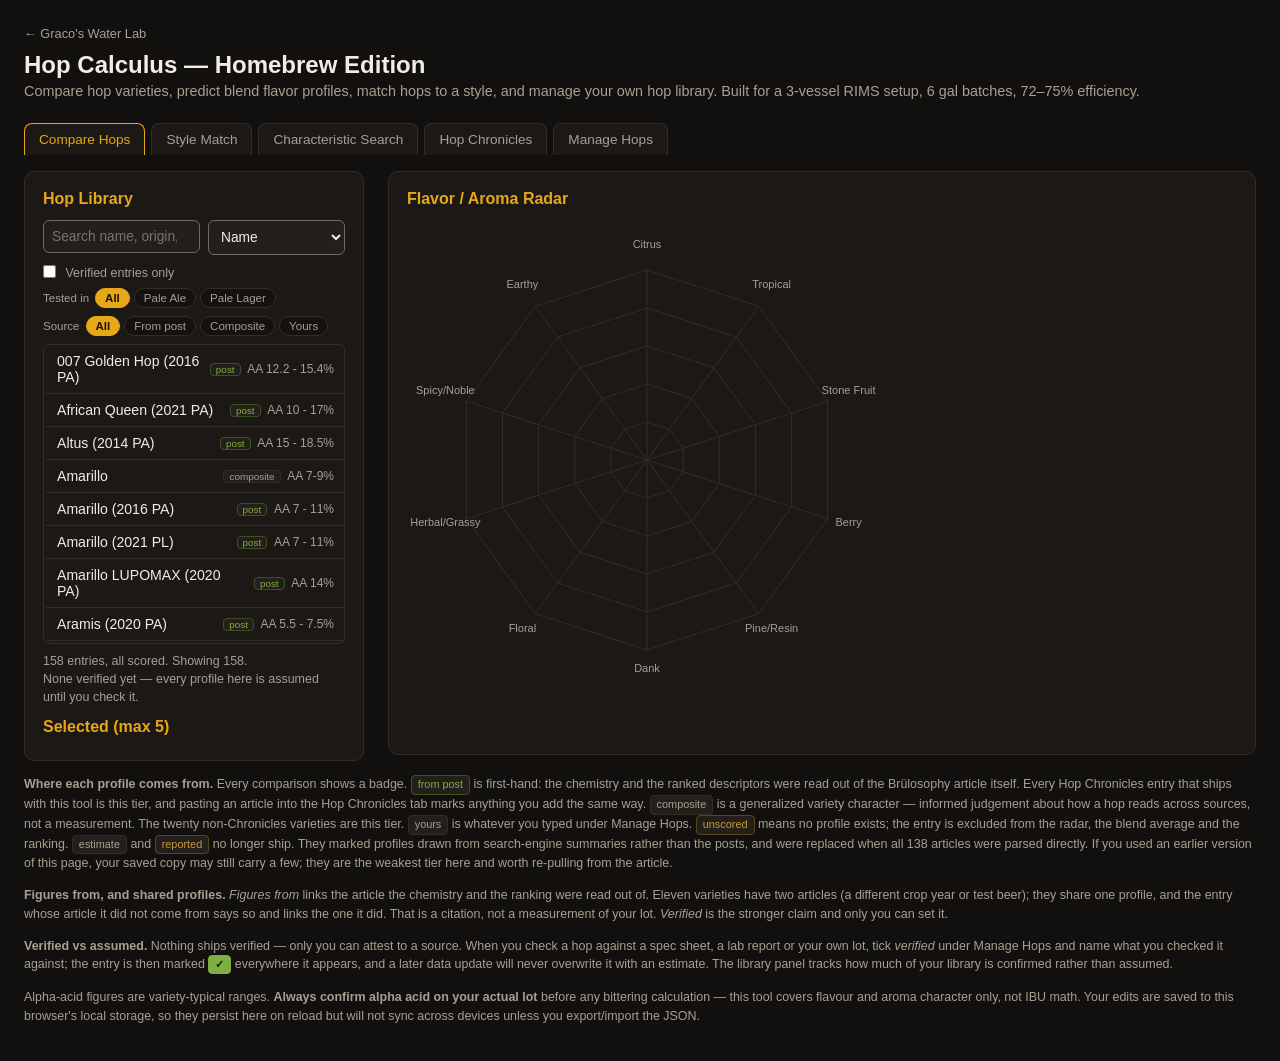
==== commit be8d608e: "Browse the articles, see where a hop came from, keep and share a comparison What the usability revie" ====
--- a/hops/hop-calculus.html
+++ b/hops/hop-calculus.html
@@ -70,6 +70,34 @@
   .pill-btn:focus-visible{outline:2px solid var(--accent); outline-offset:2px;}
   .pill-btn.active{background:var(--accent); color:#1a1400; border-color:var(--accent); font-weight:600;}
   td.wrap{white-space:normal; font-size:0.78rem; color:var(--muted);}
+  th.rowhead{color:var(--text); font-weight:500; white-space:nowrap;}
+  caption.sr-only, .sr-only{position:absolute; width:1px; height:1px; overflow:hidden; clip:rect(0 0 0 0); white-space:nowrap;}
+  .search-row{display:flex; gap:8px; align-items:flex-start;}
+  .search-row input{flex:1;}
+  .search-row select{width:auto; flex:none; max-width:46%;}
+  .badge.tier{font-size:0.62rem; padding:0 5px; margin-right:4px;}
+  .nearest{margin-top:12px; font-size:0.82rem;}
+  .nearest p{margin:6px 0 4px; color:var(--muted);}
+  .nearest button{margin:2px 4px 2px 0;}
+  .link-btn{background:none; border:1px solid var(--border-ui); color:var(--muted); border-radius:6px; padding:5px 10px; font-size:0.76rem; cursor:pointer; font-family:inherit; margin:6px 6px 0 0;}
+  .link-btn:hover, .link-btn:focus-visible{color:var(--accent); border-color:var(--accent); outline:none;}
+  .mini-status{font-size:0.76rem; color:var(--accent2); margin-left:4px;}
+  .browse-table td, .browse-table th{font-size:0.8rem; vertical-align:top;}
+  .browse-table td.wrap{max-width:420px;}
+  .browse-scroll{max-height:380px; overflow:auto; border:1px solid var(--border); border-radius:6px;}
+  .browse-table{margin-top:0;}
+  .browse-table thead th{position:sticky; top:0; background:var(--panel);}
+  .tie-note{color:var(--muted); font-size:0.78rem; margin:0 0 8px;}
+  @media print{
+    body{background:#fff; color:#000; padding:0;}
+    .tabs, .layout > .panel:first-child, .back-link, body > p.note, .tabpanel:not(.active), .ratio-ctrl, .chip-remove, .link-btn, .nearest button{display:none !important;}
+    .layout{display:block;}
+    .panel{background:#fff; border-color:#999; color:#000;}
+    .panel h2, th, .note, td.wrap{color:#000;}
+    canvas{background:#fff; border:1px solid #999;}
+    th, td{border-bottom:1px solid #bbb;}
+    .blend-col{background:#eee !important;}
+  }
   select, input[type=text], input[type=search], input[type=number], textarea{
     width:100%; padding:8px; background:#241f1a; border:1px solid var(--border-ui); color:var(--text);
     border-radius:6px; font-size:0.86rem; margin-bottom:10px; font-family:inherit;
@@ -160,7 +188,13 @@
 <div class="layout">
   <div class="panel">
     <h2>Hop Library</h2>
-    <input type="search" id="hopSearch" placeholder="Search hop variety..." aria-label="Search hop variety" autocomplete="off">
+    <div class="search-row">
+      <input type="search" id="hopSearch" placeholder="Search name, origin, style, notes…" aria-label="Search hops by name, origin, style or background" autocomplete="off">
+      <select id="hopSort" aria-label="Sort the library">
+        <option value="name">Name</option>
+        <option value="aa">Alpha acid ↓</option>
+      </select>
+    </div>
     <label style="margin-bottom:8px;" id="scoredOnlyLabel">
       <input type="checkbox" id="scoredOnly" style="width:auto; margin:0 6px 0 0; vertical-align:-1px;">
       Scored entries only
@@ -197,7 +231,13 @@
         <canvas id="radar" width="480" height="480" role="img" aria-describedby="compareTable" aria-label="Flavour and aroma radar for the selected hops; the table below holds the same numbers">Flavour radar — the same scores are in the table below.</canvas>
         <div id="radarLegend" class="radar-legend"></div>
         <div class="table-scroll"><table id="compareTable"></table></div>
+        <div id="compareTools" class="hidden">
+          <button type="button" class="link-btn" id="copyLinkBtn">Copy link to this comparison</button>
+          <button type="button" class="link-btn" id="copyTextBtn">Copy table as text</button>
+          <span id="copyStatus" class="mini-status" role="status" aria-live="polite"></span>
+        </div>
         <div id="blendNote" class="note"></div>
+        <div id="nearest" class="nearest"></div>
       </div>
     </div>
 
@@ -221,6 +261,13 @@
 
     <div class="tabpanel" id="tab-chronicles" role="tabpanel" aria-labelledby="tabbtn-chronicles">
       <div class="panel">
+        <h2>Browse the 138 articles</h2>
+        <input type="search" id="browseSearch" placeholder="Filter by hop, origin, year, series or background…" aria-label="Filter the article index" autocomplete="off">
+        <div class="browse-scroll"><table class="browse-table" id="browseTable"></table></div>
+        <p class="note" id="browseCount"></p>
+      </div>
+
+      <div class="panel" style="margin-top:16px;">
         <h2>Pull a Hop from The Hop Chronicles</h2>
         <label for="chronUrl">Paste a Hop Chronicles post URL</label>
         <input type="text" id="chronUrl" placeholder="https://brulosophy.com/2025/10/13/the-hop-chronicles-harlequin-2023-pale-ale/">
@@ -312,6 +359,7 @@
 
       <div class="panel" style="margin-top:16px;">
         <h2 id="mgmtHeading">Your Hop Library</h2>
+        <input type="search" id="mgmtSearch" placeholder="Filter by name…" aria-label="Filter your library by name" autocomplete="off">
         <div id="mgmtList" class="mgmt-list"></div>
       </div>
 
@@ -339,7 +387,7 @@
 <p class="note">Alpha-acid figures are variety-typical ranges. <strong>Always confirm alpha acid on your actual lot</strong> before any bittering calculation — this tool covers flavour and aroma character only, not IBU math. Your edits are saved to this browser's local storage, so they persist here on reload but will not sync across devices unless you export/import the JSON.</p>
 
 <script>
-/* ---- Brulosophy post parsers (generated: see tools/hop-calculus/chronicle-parser.js) ---- */
+/* ---- Brulosophy post parsers (injected by build-hops.mjs from hops/chronicle-parser.js) ---- */
 /**
  * Parsers for Brulosophy "The Hop Chronicles" posts.
  *
@@ -831,7 +879,7 @@
   return list ? list.terms.map((t) => t.toLowerCase()).filter((t) => t.length < 40) : [];
 }
 
-/* ---- Hop Chronicles index (generated from data/hop-chronicles/hop-chronicles.csv) ---- */
+/* ---- Hop Chronicles index (injected by build-hops.mjs from hops/data/hop-chronicles.csv + hop-profiles.csv) ---- */
 const DATA_VERSION = "c857ab0ed1f3";
 const CHRONICLE_INDEX = [
  {
@@ -2817,7 +2865,7 @@
   "beta": "3.0 - 5.0%",
   "coh": "22 - 28%",
   "oil": "0.5 - 0.9 mL/100g",
-  "oils": "myrcene 20 - 35%; humulene 22 - 32%; caryophyllene 6 - 11%; farnesene 16 - 24%; linalool > 1%; geraniol > 1%; b-pinene > 1%",
+  "oils": "myrcene 20 - 35%; humulene 22 - 32%; caryophyllene 6 - 11%; farnesene 16 - 24%; linalool \u003e 1%; geraniol \u003e 1%; b-pinene \u003e 1%",
   "d": [
    9,
    9,
@@ -2852,7 +2900,7 @@
   "beta": "3.0 - 5.0%",
   "coh": "22 - 28%",
   "oil": "0.5 - 0.9 mL/100g",
-  "oils": "myrcene 20 - 35%; humulene 22 - 32%; caryophyllene 6 - 11%; farnesene 16 - 24%; linalool > 1%; geraniol > 1%; b-pinene > 1%",
+  "oils": "myrcene 20 - 35%; humulene 22 - 32%; caryophyllene 6 - 11%; farnesene 16 - 24%; linalool \u003e 1%; geraniol \u003e 1%; b-pinene \u003e 1%",
   "d": [
    9,
    9,
@@ -2887,7 +2935,7 @@
   "beta": "6.5 - 7%",
   "coh": "38 - 39%",
   "oil": "1 - 1.4 mL/100g",
-  "oils": "myrcene 40 - 50%; humulene 14 - 18%; caryophyllene 2 - 6%; farnesene > 1%; linalool > 1%; geraniol 0.5 - 1%; b-pinene > 1%",
+  "oils": "myrcene 40 - 50%; humulene 14 - 18%; caryophyllene 2 - 6%; farnesene \u003e 1%; linalool \u003e 1%; geraniol 0.5 - 1%; b-pinene \u003e 1%",
   "d": [
    2,
    9,
@@ -2957,7 +3005,7 @@
   "beta": "3.5 - 4.5%",
   "coh": "20 - 26%",
   "oil": "0.6 - 1.2 mL/100g",
-  "oils": "myrcene 35 - 44%; humulene 30 - 55%; caryophyllene 10 - 15%; farnesene > 1%; linalool 0.7 - 1.1%; geraniol 0 - 2%; b-pinene > 1%",
+  "oils": "myrcene 35 - 44%; humulene 30 - 55%; caryophyllene 10 - 15%; farnesene \u003e 1%; linalool 0.7 - 1.1%; geraniol 0 - 2%; b-pinene \u003e 1%",
   "d": [
    7,
    8,
@@ -3169,7 +3217,7 @@
   "beta": "3.5 - 5.0%",
   "coh": "30 - 40%",
   "oil": "1.0 - 2.0 mL/100g",
-  "oils": "myrcene 45 - 55%; humulene 10 - 20%; caryophyllene 6 - 10%; farnesene > 1%; linalool > 1%; geraniol > 1%; b-pinene > 1%",
+  "oils": "myrcene 45 - 55%; humulene 10 - 20%; caryophyllene 6 - 10%; farnesene \u003e 1%; linalool \u003e 1%; geraniol \u003e 1%; b-pinene \u003e 1%",
   "d": [
    9,
    9,
@@ -3303,7 +3351,7 @@
   "origin": "New Zealand",
   "series": "Pale Ale",
   "published": "2021-10-21",
-  "notes": "Released 2011 by NZ Plant & Food Research; intense tropical fruit and pungent pine",
+  "notes": "Released 2011 by NZ Plant \u0026 Food Research; intense tropical fruit and pungent pine",
   "url": "https://brulosophy.com/2021/10/21/the-hop-chronicles-kohatu-2020/",
   "aa": "5 - 7.5%",
   "beta": "4 - 5%",
@@ -3833,7 +3881,7 @@
   "origin": "New Zealand",
   "series": "Pale Ale",
   "published": "2020-04-09",
-  "notes": "Dual-purpose hop released by NZ Plant & Food Research in 2015",
+  "notes": "Dual-purpose hop released by NZ Plant \u0026 Food Research in 2015",
   "url": "https://brulosophy.com/2020/04/09/the-hop-chronicles-moutere-2018/",
   "aa": "17.5 - 19.5%",
   "beta": "8 - 10%",
@@ -3910,7 +3958,7 @@
   "beta": "2 - 4%",
   "coh": "30 - 40%",
   "oil": "0.5 - 1.5 mL/100g",
-  "oils": "myrcene 30 - 40%; humulene 30 - 40%; farnesene > 1%",
+  "oils": "myrcene 30 - 40%; humulene 30 - 40%; farnesene \u003e 1%",
   "d": [
    9,
    9,
@@ -3940,7 +3988,7 @@
   "origin": "New Zealand",
   "series": "Pale Ale",
   "published": "2023-02-03",
-  "notes": "Bred 2004 by NZ Plant & Food Research, released 2020. Top descriptors: tropical fruit, citrus, stone fruit, floral in flavor",
+  "notes": "Bred 2004 by NZ Plant \u0026 Food Research, released 2020. Top descriptors: tropical fruit, citrus, stone fruit, floral in flavor",
   "url": "https://brulosophy.com/2023/02/03/the-hop-chronicles-nectaron-2021-pale-ale/",
   "aa": "10.5 - 11.5%",
   "beta": "4.5 - 5.0%",
@@ -4189,7 +4237,7 @@
   "origin": "New Zealand",
   "series": "Pale Ale",
   "published": "2022-01-20",
-  "notes": "Developed by New Zealand’s Plant & Food Research and released to the public in 1994, Pacifica was bred through the open pollination of the classic noble variety, Hallertauer Mittelfrüh.",
+  "notes": "Developed by New Zealand’s Plant \u0026 Food Research and released to the public in 1994, Pacifica was bred through the open pollination of the classic noble variety, Hallertauer Mittelfrüh.",
   "url": "https://brulosophy.com/2022/01/20/the-hop-chronicles-pacifica-2020/",
   "aa": "5.0 - 6.0%",
   "beta": "6.0%",
@@ -4686,7 +4734,7 @@
   "beta": "2 - 5%",
   "coh": "20 - 28%",
   "oil": "0.5 - 1.2 mL/100g",
-  "oils": "myrcene 40 - 50%; humulene 15 - 20%; caryophyllene 6 - 8%; farnesene 10 - 15%; linalool > 1%",
+  "oils": "myrcene 40 - 50%; humulene 15 - 20%; caryophyllene 6 - 8%; farnesene 10 - 15%; linalool \u003e 1%",
   "d": [
    9,
    8,
@@ -5106,7 +5154,7 @@
   "beta": "3.0 - 5.0%",
   "coh": "22 - 28%",
   "oil": "0.5 - 0.9 mL/100g",
-  "oils": "myrcene 20 - 35%; humulene 22 - 32%; caryophyllene 6 - 11%; farnesene 16 - 24%; linalool > 1%; geraniol > 1%; b-pinene > 1%",
+  "oils": "myrcene 20 - 35%; humulene 22 - 32%; caryophyllene 6 - 11%; farnesene 16 - 24%; linalool \u003e 1%; geraniol \u003e 1%; b-pinene \u003e 1%",
   "d": [
    9,
    2,
@@ -5177,7 +5225,7 @@
   "beta": "3.34 - 3.95%",
   "coh": "22 - 26%",
   "oil": "1.07 - 1.15 mL/100g",
-  "oils": "myrcene 25 - 40%; humulene 28 - 33.6%; caryophyllene 8.6 - 9.5%; linalool >1%",
+  "oils": "myrcene 25 - 40%; humulene 28 - 33.6%; caryophyllene 8.6 - 9.5%; linalool \u003e1%",
   "d": [
    9,
    9,
@@ -5524,7 +5572,7 @@
   "origin": "New Zealand",
   "series": "Pale Ale",
   "published": "2020-01-16",
-  "notes": "Hailing from the land of the long white cloud, Waimea was released in 2012 by The New Zealand Institute for Plant & Food Research and developed a reputation as an excellent bittering hop due to its substantial alpha acid content.",
+  "notes": "Hailing from the land of the long white cloud, Waimea was released in 2012 by The New Zealand Institute for Plant \u0026 Food Research and developed a reputation as an excellent bittering hop due to its substantial alpha acid content.",
   "url": "https://brulosophy.com/2020/01/16/the-hop-chronicles-waimea-2018/",
   "aa": "16 - 17%",
   "beta": "7 - 9%",
@@ -5921,6 +5969,19 @@
 /** Line pattern per selected hop; the blend keeps [6,4] in white for itself. */
 const dashes = [[], [2,3], [10,4,2,4], [1,3], [8,3,1,3]];
 
+/** "2016 crop · USA · tested in Pale Ale · published 2017-11-02", or "" for a hop with no article. */
+function articleLine(h){
+  const c = h && h.chron;
+  if(!c) return "";
+  return [c.cropYear ? `${c.cropYear} crop` : "crop year not stated", c.origin, c.series ? `tested in ${c.series}` : "", c.published ? `published ${c.published}` : ""]
+    .filter(Boolean).join(" \u00b7 ");
+}
+/** Midpoint of a printed alpha range for sorting; hops without one sort last. */
+const alphaMid = (h) => { const r = parseNumericRange(h && h.aa); return r ? r.mid : -1; };
+/** Everything a library search should look through for one entry. */
+const searchText = (name, h) => [name, h.chron && h.chron.origin, h.chron && h.chron.notes, ...(h.styles || [])]
+  .filter(Boolean).join(" ").toLowerCase();
+
 /** Text nodes only — hop names and styles are user/imported data. */
 function el(tag, text, className){
   const n = document.createElement(tag);
@@ -5945,22 +6006,33 @@
   const onlyScored = document.getElementById("scoredOnly").checked;
   const onlyVerified = document.getElementById("verifiedOnly").checked;
   list.innerHTML = "";
+  const q = filter.trim().toLowerCase();
+  const sortBy = document.getElementById("hopSort").value;
+  const axisIdx = sortBy.startsWith("axis:") ? Number(sortBy.slice(5)) : -1;
   const names = Object.keys(HOPS)
-    .filter(n => n.toLowerCase().includes(filter.toLowerCase()))
+    .filter(n => !q || searchText(n, HOPS[n]).includes(q))
     .filter(n => !onlyScored || scored(n))
     .filter(n => !onlyVerified || verified(n))
     // The series is the beer the hop was tested in, not a style the hop suits,
     // so it is a filter on the article rather than a tag on the hop.
     .filter(n => activeSeries === "all" || (HOPS[n].chron && HOPS[n].chron.series === activeSeries))
     .filter(n => activeSource === "all" || sourceGroup(HOPS[n]) === activeSource)
-    .sort();
+    .sort((a, b) => {
+      if(sortBy === "aa"){ const d = alphaMid(HOPS[b]) - alphaMid(HOPS[a]); if(d) return d; }
+      if(axisIdx >= 0){ const va = scored(a) ? HOPS[a].d[axisIdx] : -1, vb = scored(b) ? HOPS[b].d[axisIdx] : -1; if(vb !== va) return vb - va; }
+      return a.localeCompare(b);
+    });
 
   names.forEach(name => {
+    const h = HOPS[name];
     const item = el("button", null, "hop-item" + (selected.includes(name) ? " selected" : "") + (scored(name) ? "" : " unscored"));
     item.type = "button";
     item.setAttribute("aria-pressed", selected.includes(name) ? "true" : "false");
+    item.title = [articleLine(h), h.chron && h.chron.notes].filter(Boolean).join("\n");
     item.appendChild(el("span", name));
     const meta = el("span", null, "hop-meta");
+    meta.appendChild(el("span", SRC_LABEL[h.src] === "from post" ? "post" : (SRC_LABEL[h.src] || "yours"), "badge tier" + (h.src === "chronicle" ? " parsed" : "")));
+    if(axisIdx >= 0 && scored(name)) meta.appendChild(el("span", `${DESCRIPTORS[axisIdx]} ${h.d[axisIdx]} \u00b7 `));
     if(verified(name)){
       const v = el("span", "\u2713", "badge verified");
       v.setAttribute("aria-label", "verified");
@@ -6198,6 +6270,9 @@
     return `~${f.mid.toFixed(digits)}${unit}` + (f.n < f.of ? ` (${f.n} of ${f.of})` : "");
   };
 
+  const caption = el("caption", `Descriptor scores and chemistry for ${selected.join(", ")}`, "sr-only");
+  table.appendChild(caption);
+  const thead = document.createElement("thead");
   const head = document.createElement("tr");
   head.appendChild(el("th", "Descriptor"));
   if(blend) head.appendChild(el("th", "Blend", "blend-col"));
@@ -6206,7 +6281,9 @@
     th.style.color = colors[i];
     head.appendChild(th);
   });
-  table.appendChild(head);
+  [...head.children].forEach(th => th.setAttribute("scope", "col"));
+  thead.appendChild(head);
+  table.appendChild(thead);
 
   DESCRIPTORS.forEach((desc,i) => {
     const tr = document.createElement("tr");
@@ -6300,6 +6377,28 @@
   });
   table.appendChild(verRow);
 
+  // Which article, and what it said about the variety.
+  if(selected.some(n => (HOPS[n] || {}).chron)){
+    const artRow = document.createElement("tr");
+    artRow.appendChild(el("td", "Article"));
+    if(blend) artRow.appendChild(blendCell(null));
+    selected.forEach(n => {
+      const line = articleLine(HOPS[n]);
+      artRow.appendChild(el("td", line || "\u2014", line ? "wrap" : ""));
+    });
+    table.appendChild(artRow);
+  }
+  if(selected.some(n => (HOPS[n] || {}).chron && HOPS[n].chron.notes)){
+    const bgRow = document.createElement("tr");
+    bgRow.appendChild(el("td", "Background"));
+    if(blend) bgRow.appendChild(blendCell(null));
+    selected.forEach(n => {
+      const note = (HOPS[n] || {}).chron && HOPS[n].chron.notes;
+      bgRow.appendChild(el("td", note || "\u2014", note ? "wrap" : ""));
+    });
+    table.appendChild(bgRow);
+  }
+
   const srcRow = document.createElement("tr");
   srcRow.appendChild(el("td", "Profile source"));
   if(blend) srcRow.appendChild(blendCell(null));
@@ -6321,6 +6420,158 @@
     srcRow.appendChild(td);
   });
   table.appendChild(srcRow);
+
+  // Row labels are headers for their row.
+  [...table.querySelectorAll("tr")].slice(1).forEach(tr => {
+    const first = tr.firstElementChild;
+    if(!first || first.tagName !== "TD") return;
+    const th = el("th", first.textContent, "rowhead");
+    th.setAttribute("scope", "row");
+    tr.replaceChild(th, first);
+  });
+  document.getElementById("compareTools").classList.toggle("hidden", selected.length === 0);
+}
+
+/**
+ * The five scored entries whose profiles sit closest to each selected hop --
+ * the "what can I use instead" question. Plain Euclidean distance over the
+ * ten axes; ties broken by how close the alpha ranges are. Another crop or
+ * article of the same variety is left out, since that is the same hop.
+ */
+function renderNearest(){
+  const box = document.getElementById("nearest");
+  box.innerHTML = "";
+  const base = (n) => n.replace(/\s*\(.*\)\s*$/, "").toLowerCase();
+  selected.filter(scored).forEach(name => {
+    const me = HOPS[name];
+    const ranked = Object.keys(HOPS)
+      .filter(n => n !== name && scored(n) && base(n) !== base(name))
+      .map(n => {
+        const d = Math.sqrt(DESCRIPTORS.reduce((s, _, i) => s + (HOPS[n].d[i] - me.d[i]) ** 2, 0));
+        const da = Math.abs(alphaMid(HOPS[n]) - alphaMid(me));
+        return {n, d, da};
+      })
+      .sort((a, b) => a.d - b.d || a.da - b.da || a.n.localeCompare(b.n))
+      .slice(0, 5);
+    if(!ranked.length) return;
+    const p = el("p");
+    p.appendChild(el("strong", `Closest profiles to ${name}: `));
+    box.appendChild(p);
+    ranked.forEach(r => {
+      const b = el("button", `${r.n} (d ${r.d.toFixed(1)}, AA ${HOPS[r.n].aa})`, "small-btn");
+      b.type = "button";
+      b.title = selected.includes(r.n) ? "Already in the comparison" : "Add to the comparison";
+      b.disabled = selected.includes(r.n);
+      b.onclick = () => toggleHop(r.n);
+      box.appendChild(b);
+    });
+  });
+  if(box.children.length){
+    box.appendChild(el("p", "Distance is over the ten descriptor axes; 0 is an identical profile, 10 is far apart. A composite and a post-derived profile are on different scales, so a short distance across that line means less.", "note"));
+  }
+}
+
+/**
+ * The selection lives in the URL (#compare=Citra:3,Mosaic) so a comparison can
+ * be bookmarked or sent, and in localStorage so it survives a reload here.
+ */
+function selectionHash(){
+  return selected.length
+    ? "#compare=" + selected.map(n => encodeURIComponent(n) + (partsOf(n) > 1 ? ":" + partsOf(n) : "")).join(",")
+    : "";
+}
+function rememberSelection(){
+  try{ localStorage.setItem("hopCalculusSelected", JSON.stringify({selected, parts: hopParts})); }catch(e){}
+  try{ history.replaceState(null, "", selectionHash() || location.pathname + location.search); }catch(e){}
+}
+function restoreSelection(){
+  let names = [], parts = {};
+  const m = location.hash.match(/^#compare=(.+)$/);
+  if(m){
+    m[1].split(",").forEach(tok => {
+      const [raw, p] = tok.split(":");
+      const n = decodeURIComponent(raw);
+      names.push(n);
+      if(p) parts[n] = Number(p);
+    });
+  }else{
+    try{
+      const saved = JSON.parse(localStorage.getItem("hopCalculusSelected") || "null");
+      if(saved && Array.isArray(saved.selected)){ names = saved.selected; parts = saved.parts || {}; }
+    }catch(e){}
+  }
+  // Only hops that exist and are scored can be compared; anything else is dropped quietly.
+  selected = [...new Set(names)].filter(n => HOPS[n] && scored(n)).slice(0, 5);
+  hopParts = {};
+  selected.forEach(n => { hopParts[n] = Math.max(1, Math.min(20, Number(parts[n]) || 1)); });
+}
+
+/** The compare table as tab-separated text, for a brew log or a message. */
+function compareAsText(){
+  return [...document.querySelectorAll("#compareTable tr")]
+    .map(tr => [...tr.children].map(c => c.textContent.replace(/\s+/g, " ").trim()).join("\t"))
+    .join("\n");
+}
+async function copyToClipboard(text, done){
+  const status = document.getElementById("copyStatus");
+  try{
+    await navigator.clipboard.writeText(text);
+    status.textContent = done;
+  }catch(e){
+    // No clipboard permission (or no secure context): show it for manual copying.
+    window.prompt("Copy this:", text);
+    status.textContent = "";
+  }
+  setTimeout(() => { status.textContent = ""; }, 2500);
+}
+
+/** The whole article index as a table the reader can filter and act on. */
+function renderBrowse(){
+  const q = document.getElementById("browseSearch").value.trim().toLowerCase();
+  const table = document.getElementById("browseTable");
+  table.innerHTML = "";
+  const rows = CHRONICLE_INDEX
+    .filter(e => !q || [e.variety, e.cropYear, e.origin, e.series, e.published, e.notes].join(" ").toLowerCase().includes(q))
+    .sort((a, b) => (b.published || "").localeCompare(a.published || "") || a.variety.localeCompare(b.variety));
+  const thead = document.createElement("thead");
+  const head = document.createElement("tr");
+  ["Hop", "Crop", "Origin", "Tested in", "Published", "Background", ""].forEach(t => { const th = el("th", t); th.setAttribute("scope", "col"); head.appendChild(th); });
+  thead.appendChild(head);
+  table.appendChild(thead);
+  const tbody = document.createElement("tbody");
+  rows.forEach(e => {
+    const key = chronicleKey(e);
+    const tr = document.createElement("tr");
+    const nameTh = el("th", e.variety, "rowhead");
+    nameTh.setAttribute("scope", "row");
+    tr.appendChild(nameTh);
+    tr.appendChild(el("td", e.cropYear || "\u2014"));
+    tr.appendChild(el("td", e.origin || "\u2014"));
+    tr.appendChild(el("td", e.series || "\u2014"));
+    tr.appendChild(el("td", e.published || "\u2014"));
+    tr.appendChild(el("td", e.notes || "\u2014", e.notes ? "wrap" : ""));
+    const act = document.createElement("td");
+    act.style.whiteSpace = "nowrap";
+    const open = el("a", "post \u2197", "src-link");
+    open.href = e.url; open.target = "_blank"; open.rel = "noopener noreferrer";
+    act.appendChild(open);
+    const cmp = el("button", selected.includes(key) ? "In comparison" : "Compare", "small-btn");
+    cmp.type = "button";
+    cmp.disabled = selected.includes(key) || !scored(key);
+    cmp.title = scored(key) ? `Add ${key} to the comparison` : `${key} has no profile yet`;
+    cmp.onclick = () => toggleHop(key);
+    act.appendChild(cmp);
+    const look = el("button", "Look up", "small-btn");
+    look.type = "button";
+    look.title = "Fill the URL field below and look this post up";
+    look.onclick = () => { document.getElementById("chronUrl").value = e.url; lookupChronicle(); document.getElementById("chronUrl").scrollIntoView({block: "center"}); };
+    act.appendChild(look);
+    tr.appendChild(act);
+    tbody.appendChild(tr);
+  });
+  table.appendChild(tbody);
+  document.getElementById("browseCount").textContent =
+    `${rows.length} of ${CHRONICLE_INDEX.length} articles` + (q ? ` match "${q}"` : "") + ". Newest first.";
 }
 
 function renderBlend(){
@@ -6358,14 +6609,18 @@
 function renderStyleSelect(){
   const sel = document.getElementById("styleSelect");
   const current = sel.value;
+  const counts = {};
+  Object.values(HOPS).forEach(h => (h.styles || []).forEach(s => { counts[s] = (counts[s] || 0) + 1; }));
   const styles = getStyles();
   sel.innerHTML = "";
   styles.forEach(s => {
-    const opt = el("option", s);
+    const opt = el("option", `${s} (${counts[s]})`);
     opt.value = s;
     sel.appendChild(opt);
   });
+  // Default to the most-tagged style rather than whatever sorts first.
   if(styles.includes(current)) sel.value = current;
+  else if(styles.length) sel.value = styles.slice().sort((a, b) => counts[b] - counts[a] || a.localeCompare(b))[0];
   renderStyleResults();
 }
 
@@ -6420,25 +6675,41 @@
     return;
   }
   const idxs = [...activeDescs].map(d => DESCRIPTORS.indexOf(d));
-  const ranked = Object.entries(HOPS)
+  const rest = DESCRIPTORS.map((_, i) => i).filter(i => !idxs.includes(i));
+  // The post-derived scale saturates: a hop's top descriptor is always 9, so
+  // over a hundred entries tie on "Citrus". Within a tier, a hop whose other
+  // axes stay low is the more single-minded choice, so that breaks the tie,
+  // then the name -- and the tie is named rather than passed off as a ranking.
+  const all = Object.entries(HOPS)
     .filter(([name]) => scored(name))
-    .map(([name,h]) => ({name, score: idxs.reduce((s,i) => s + h.d[i], 0) / idxs.length, styles: h.styles, src: h.src}))
-    .sort((a,b) => b.score - a.score)
-    .slice(0,8);
-
-  if(!ranked.length){
+    .map(([name,h]) => ({
+      name, styles: h.styles, src: h.src,
+      score: idxs.reduce((s,i) => s + h.d[i], 0) / idxs.length,
+      focus: rest.length ? rest.reduce((s,i) => s + h.d[i], 0) / rest.length : 0,
+    }))
+    .sort((a,b) => b.score - a.score || a.focus - b.focus || a.name.localeCompare(b.name));
+
+  if(!all.length){
     box.appendChild(el("p", "No scored entries yet.", "note"));
     return;
   }
+  const top = all[0].score;
+  const tied = all.filter(s => s.score === top).length;
+  const limit = showAllTargets ? all.length : 15;
+  const ranked = all.slice(0, limit);
+  if(tied > 1){
+    box.appendChild(el("p", `${tied} hops share the top score of ${top.toFixed(1)}. Within a tier the order is by how low the rest of the profile stays, then by name; it is not a ranking of intensity.`, "tie-note"));
+  }
 
   const table = document.createElement("table");
   const head = document.createElement("tr");
-  ["Hop","Match score","Source","Typical styles"].forEach(h => head.appendChild(el("th", h)));
+  ["Hop","Match score","Rest of profile","Source","Typical styles",""].forEach(h => head.appendChild(el("th", h)));
   table.appendChild(head);
   ranked.forEach(s => {
     const tr = document.createElement("tr");
     tr.appendChild(el("td", s.name));
     tr.appendChild(el("td", `${s.score.toFixed(1)}/10`));
+    tr.appendChild(el("td", rest.length ? `${s.focus.toFixed(1)}/10` : "\u2014"));
     const srcTd = document.createElement("td");
     srcTd.appendChild(el("span", SRC_LABEL[s.src] || "yours",
       "badge" + (s.src === "chronicle" ? " parsed" : s.src === "reported" ? " unscored" : "")));
@@ -6446,10 +6717,24 @@
     const stTd = document.createElement("td");
     (s.styles || []).forEach(st => stTd.appendChild(el("span", st, "tag")));
     tr.appendChild(stTd);
+    const actTd = document.createElement("td");
+    const cmp = el("button", selected.includes(s.name) ? "In comparison" : "Compare", "small-btn");
+    cmp.type = "button";
+    cmp.disabled = selected.includes(s.name);
+    cmp.onclick = () => toggleHop(s.name);
+    actTd.appendChild(cmp);
+    tr.appendChild(actTd);
     table.appendChild(tr);
   });
   box.appendChild(table);
+  if(all.length > limit){
+    const more = el("button", `Show all ${all.length}`, "link-btn");
+    more.type = "button";
+    more.onclick = () => { showAllTargets = true; renderTargetResults(); };
+    box.appendChild(more);
+  }
 }
+let showAllTargets = false;
 
 function renderSliders(values){
   const container = document.getElementById("sliderContainer");
@@ -6591,7 +6876,8 @@
   const box = document.getElementById("mgmtList");
   document.getElementById("mgmtHeading").textContent = `Your Hop Library (${Object.keys(HOPS).length} entries)`;
   box.innerHTML = "";
-  Object.keys(HOPS).sort().forEach(name => {
+  const q = document.getElementById("mgmtSearch").value.trim().toLowerCase();
+  Object.keys(HOPS).filter(n => !q || n.toLowerCase().includes(q)).sort().forEach(name => {
     const row = el("div", null, "mgmt-list-item");
     const left = document.createElement("span");
     left.appendChild(el("span", name));
@@ -6895,6 +7181,12 @@
 /* ---------- wiring ---------- */
 
 document.getElementById("hopSearch").addEventListener("input", e => renderHopList(e.target.value));
+document.getElementById("hopSort").addEventListener("change", () => renderHopList(document.getElementById("hopSearch").value));
+document.getElementById("browseSearch").addEventListener("input", renderBrowse);
+document.getElementById("mgmtSearch").addEventListener("input", renderMgmtList);
+document.getElementById("copyLinkBtn").onclick = () => copyToClipboard(location.href.replace(/#.*$/, "") + selectionHash(), "Link copied.");
+document.getElementById("copyTextBtn").onclick = () => copyToClipboard(compareAsText(), "Table copied.");
+window.addEventListener("hashchange", () => { restoreSelection(); renderAll(); });
 document.getElementById("scoredOnly").addEventListener("change", () => renderHopList(document.getElementById("hopSearch").value));
 document.getElementById("verifiedOnly").addEventListener("change", () => renderHopList(document.getElementById("hopSearch").value));
 document.querySelectorAll("#seriesPills .pill-btn").forEach(b => b.addEventListener("click", () => {
@@ -6955,13 +7247,23 @@
   drawRadar();
   renderTable();
   renderBlend();
+  renderNearest();
   renderStyleSelect();
   renderTargetResults();
   renderMgmtList();
+  renderBrowse();
+  rememberSelection();
 }
 
+// One sort option per descriptor axis, after the fixed two.
+DESCRIPTORS.forEach((d, i) => {
+  const opt = el("option", `${d} ↓`);
+  opt.value = "axis:" + i;
+  document.getElementById("hopSort").appendChild(opt);
+});
 renderSliders(null);
 renderDescToggles();
+restoreSelection();
 renderAll();
 </script>
 </body>
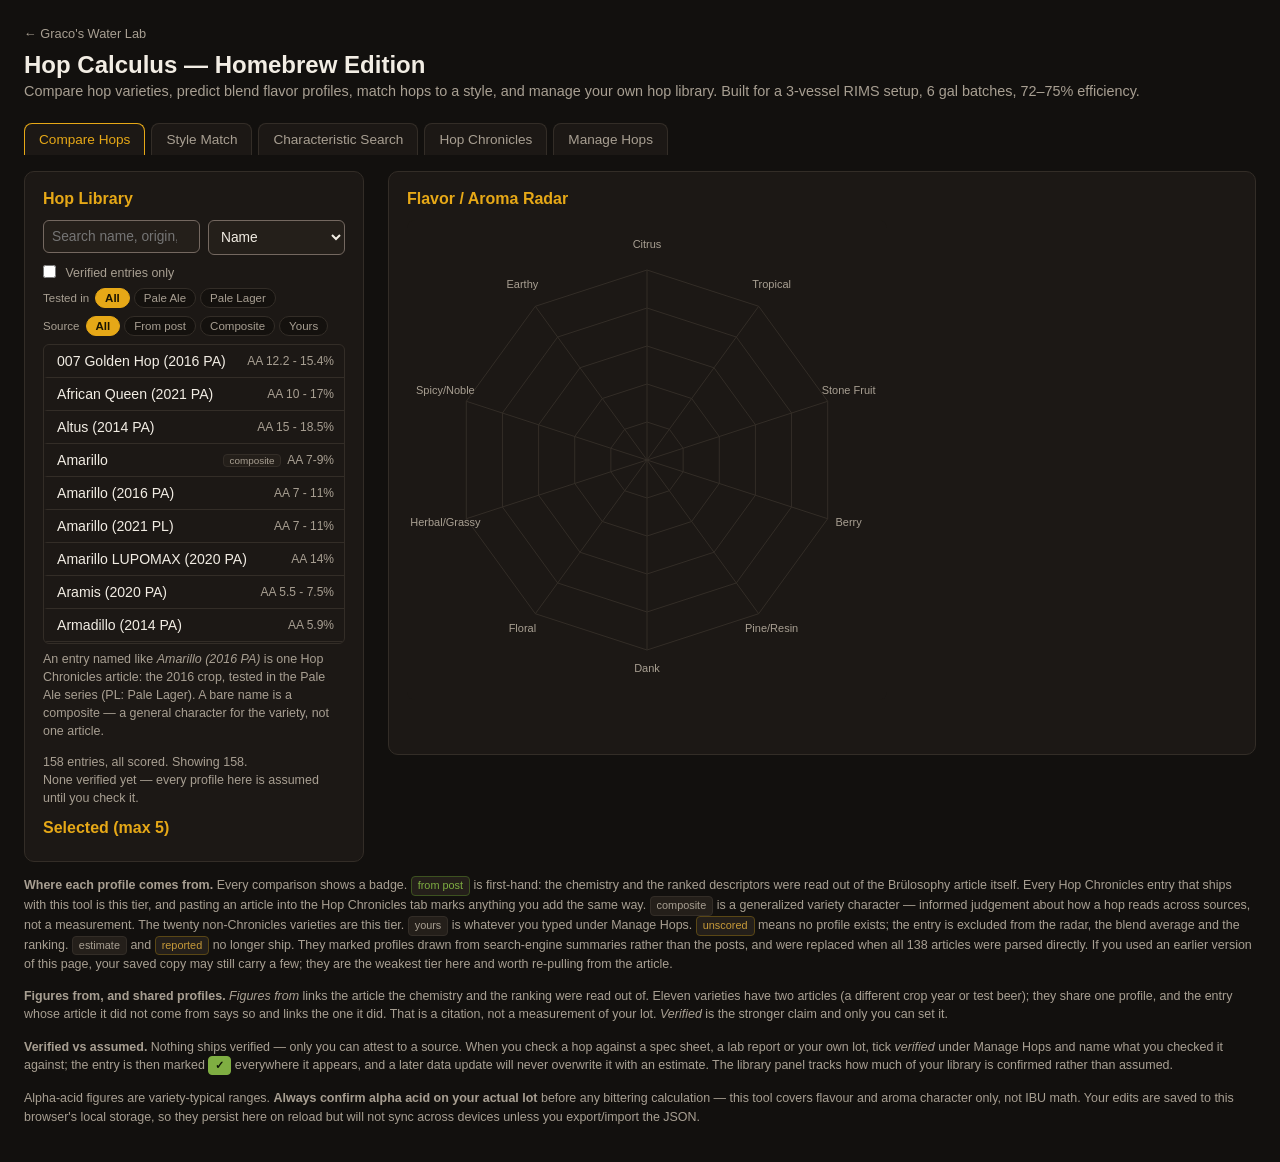
==== commit a2e7b054: "Badge the exceptions, explain the key, and be straight about first-version edits Two refinements fro" ====
--- a/hops/hop-calculus.html
+++ b/hops/hop-calculus.html
@@ -20,8 +20,12 @@
   .back-link:hover, .back-link:focus-visible{color:var(--accent);}
   h1{font-size:1.5rem; margin:0 0 4px;}
   .sub{color:var(--muted); margin:0 0 24px; font-size:0.9rem;}
-  .layout{display:grid; grid-template-columns:340px 1fr; gap:24px;}
-  @media (max-width:900px){.layout{grid-template-columns:1fr;} body{padding:16px;}}
+  /* minmax(0,1fr) and min-width:0: a bare 1fr track cannot shrink below its
+     content's min-content width, so on a phone the whole page grew wider than
+     the screen and the right-hand columns were simply off the edge. */
+  .layout{display:grid; grid-template-columns:340px minmax(0,1fr); gap:24px;}
+  .layout > *{min-width:0;}
+  @media (max-width:900px){.layout{grid-template-columns:minmax(0,1fr);} body{padding:16px;}}
   .panel{
     background:var(--panel); border:1px solid var(--border); border-radius:10px;
     padding:18px;
@@ -34,6 +38,7 @@
     width:100%; background:none; border-left:none; border-right:none; border-top:none;
     color:inherit; font-family:inherit; text-align:left;
   }
+  .hop-item > span:first-child{min-width:0; overflow-wrap:anywhere;}
   .hop-item:last-child{border-bottom:none;}
   .hop-item:hover{background:#241f1a;}
   .hop-item:focus-visible{outline:2px solid var(--accent); outline-offset:-2px;}
@@ -217,6 +222,7 @@
       <button type="button" class="pill-btn" data-source="manual" aria-pressed="false">Yours</button>
     </div>
     <div class="hop-list" id="hopList"></div>
+    <p class="note" style="margin-top:6px;">An entry named like <em>Amarillo (2016 PA)</em> is one Hop Chronicles article: the 2016 crop, tested in the Pale Ale series (PL: Pale Lager). A bare name is a composite — a general character for the variety, not one article.</p>
     <div id="libraryCounts" class="note" style="margin-top:8px;" aria-live="polite"></div>
     <div style="margin-top:12px;">
       <h2 style="margin-bottom:6px;">Selected (max 5)</h2>
@@ -5901,7 +5907,12 @@
   const merged = {};
   for(const [name, h] of Object.entries(defaults)) merged[name] = h;
 
-  let kept = 0;
+  let kept = 0, replaced = 0;
+  // The first version of this page stored the whole library with no record
+  // of what the reader had changed, so an edit to a shipped hop from then
+  // cannot be told from the old shipped data and is not carried forward.
+  // The reader is told that, instead of being told their edits were kept.
+  const legacyShape = !(envelope && envelope.hops);
   for(const [name, h] of Object.entries(stored)){
     if(isValidEntry(h)) continue;            // drop anything malformed
     const entry = normalizeEntry(h);
@@ -5909,6 +5920,7 @@
     // A verified entry is knowledge the reader supplied; a shipped estimate
     // must never overwrite it.
     if(entry.touched || entry.verified || !defaults[name]){ merged[name] = entry; kept++; }
+    else if(legacyShape && JSON.stringify([entry.aa, entry.d, entry.styles]) !== JSON.stringify([defaults[name].aa, defaults[name].d, defaults[name].styles])) replaced++;
   }
   // Tombstones are state too. Applying them here without keeping them meant
   // the next save wrote an empty list, and every deleted shipped hop was back
@@ -5919,9 +5931,10 @@
   if(storedVersion !== DATA_VERSION){
     const gained = Object.keys(merged).filter(n => Array.isArray(merged[n].d)).length
       - Object.keys(stored).filter(n => Array.isArray((stored[n]||{}).d)).length;
-    upgradeNote = gained > 0
-      ? `Library updated: ${gained} more hops now have a profile.` +
-        (kept ? ` Your ${kept} edited ${kept === 1 ? "entry was" : "entries were"} kept.` : "")
+    upgradeNote = gained > 0 || replaced > 0
+      ? (gained > 0 ? `Library updated: ${gained} more hops now have a profile.` : "Library updated.") +
+        (kept ? ` Your ${kept} ${kept === 1 ? "entry was" : "entries were"} kept.` : "") +
+        (replaced ? ` ${replaced} ${replaced === 1 ? "entry" : "entries"} from the first version of this page ${replaced === 1 ? "was" : "were"} replaced by the current data — that version did not record which hops you had edited. Re-enter any edits under Manage Hops; they will be kept from now on.` : "")
       : null;
   }
   return merged;
@@ -6031,7 +6044,8 @@
     item.title = [articleLine(h), h.chron && h.chron.notes].filter(Boolean).join("\n");
     item.appendChild(el("span", name));
     const meta = el("span", null, "hop-meta");
-    meta.appendChild(el("span", SRC_LABEL[h.src] === "from post" ? "post" : (SRC_LABEL[h.src] || "yours"), "badge tier" + (h.src === "chronicle" ? " parsed" : "")));
+    // 138 of 158 rows are posts; badging the exception reads, badging every row does not.
+    if(h.src !== "chronicle") meta.appendChild(el("span", SRC_LABEL[h.src] || "yours", "badge tier"));
     if(axisIdx >= 0 && scored(name)) meta.appendChild(el("span", `${DESCRIPTORS[axisIdx]} ${h.d[axisIdx]} \u00b7 `));
     if(verified(name)){
       const v = el("span", "\u2713", "badge verified");
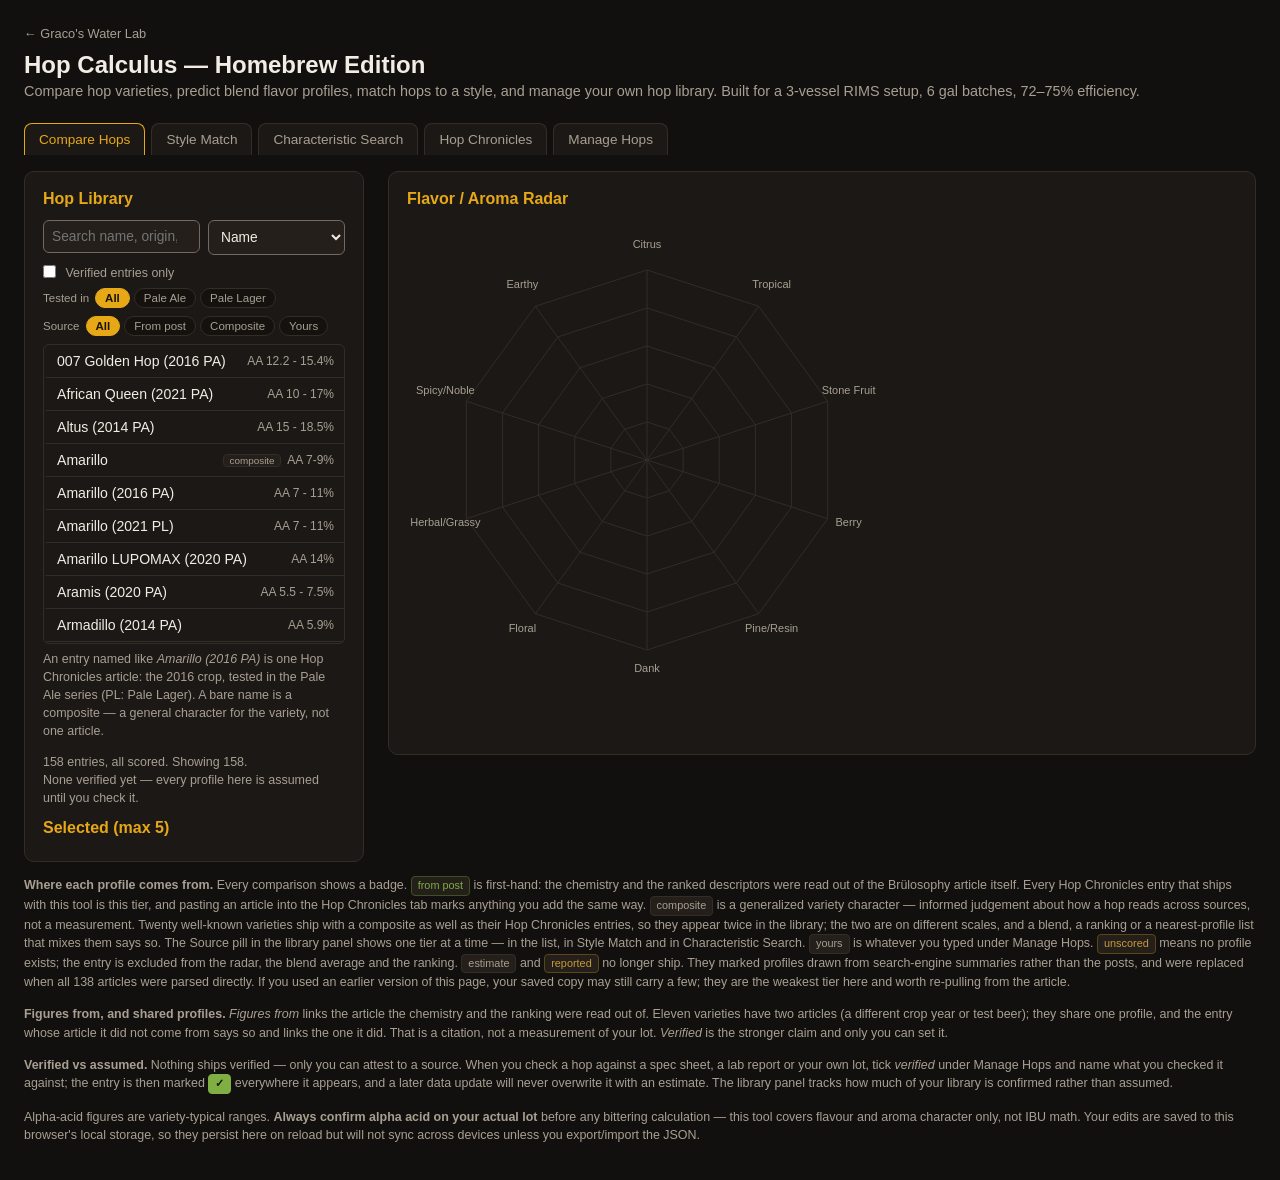
==== commit 61ddd53c: "Let the Source and Tested-in pills govern Style Match and Characteristic Search The two pill rows fi" ====
--- a/hops/hop-calculus.html
+++ b/hops/hop-calculus.html
@@ -252,7 +252,7 @@
         <h2>Match Hops to a Style</h2>
         <select id="styleSelect" aria-label="Beer style"></select>
         <div id="styleResults"></div>
-        <p class="note">Style tags are approximate flavor associations, not official BJCP hop requirements — cross&#8209;check against BJCP guidelines for competition recipes. Hop Chronicles entries are tagged with the base recipe they were brewed in (Pale Ale or Pale Lager), which is a test vehicle, not a style recommendation.</p>
+        <p class="note">Style tags are approximate flavor associations, not official BJCP hop requirements — cross&#8209;check against BJCP guidelines for competition recipes. Hop Chronicles entries carry the style tags from the data file; the beer each was tested in (Pale Ale or Pale Lager) is shown under Tested in and is not a style tag.</p>
       </div>
     </div>
 
@@ -261,7 +261,7 @@
         <h2>Pick Descriptors You Want</h2>
         <div id="descToggles"></div>
         <div id="targetResults" class="table-scroll" style="margin-top:14px;"></div>
-        <p class="note">Only scored entries can be ranked; an entry saved as unscored is left out until it has a profile.</p>
+        <p class="note">Hop Chronicles scores come from each post's ranked "most prominent" list, so a 9 means "the top descriptor in that tasting" and many hops share it; combining two or three descriptors is what separates them. Only scored entries can be ranked; an entry saved as unscored is left out until it has a profile.</p>
       </div>
     </div>
 
@@ -384,7 +384,7 @@
 
 <p class="note"><strong>Where each profile comes from.</strong> Every comparison shows a badge.
 <span class="badge parsed">from post</span> is first-hand: the chemistry and the ranked descriptors were read out of the Brülosophy article itself. Every Hop Chronicles entry that ships with this tool is this tier, and pasting an article into the Hop Chronicles tab marks anything you add the same way.
-<span class="badge">composite</span> is a generalized variety character — informed judgement about how a hop reads across sources, not a measurement. The twenty non-Chronicles varieties are this tier.
+<span class="badge">composite</span> is a generalized variety character — informed judgement about how a hop reads across sources, not a measurement. Twenty well-known varieties ship with a composite as well as their Hop Chronicles entries, so they appear twice in the library; the two are on different scales, and a blend, a ranking or a nearest-profile list that mixes them says so. The Source pill in the library panel shows one tier at a time — in the list, in Style Match and in Characteristic Search.
 <span class="badge">yours</span> is whatever you typed under Manage Hops.
 <span class="badge unscored">unscored</span> means no profile exists; the entry is excluded from the radar, the blend average and the ranking.
 <span class="badge">estimate</span> and <span class="badge unscored">reported</span> no longer ship. They marked profiles drawn from search-engine summaries rather than the posts, and were replaced when all 138 articles were parsed directly. If you used an earlier version of this page, your saved copy may still carry a few; they are the weakest tier here and worth re-pulling from the article.</p>
@@ -5968,6 +5968,9 @@
 }
 /** Which Source pill an entry belongs under: first-hand, composite, or the reader's own. */
 const sourceGroup = (h) => h.src === "chronicle" ? "chronicle" : h.src === "curated" ? "curated" : "manual";
+/** The Tested-in and Source pills, as one predicate shared by the list, Style Match and Characteristic Search. */
+const passesPills = (h) => (activeSeries === "all" || (h.chron && h.chron.series === activeSeries))
+  && (activeSource === "all" || sourceGroup(h) === activeSource);
 function setPill(groupId, attr, value){
   document.querySelectorAll(`#${groupId} .pill-btn`).forEach(b => {
     const on = b.dataset[attr] === value;
@@ -6028,8 +6031,7 @@
     .filter(n => !onlyVerified || verified(n))
     // The series is the beer the hop was tested in, not a style the hop suits,
     // so it is a filter on the article rather than a tag on the hop.
-    .filter(n => activeSeries === "all" || (HOPS[n].chron && HOPS[n].chron.series === activeSeries))
-    .filter(n => activeSource === "all" || sourceGroup(HOPS[n]) === activeSource)
+    .filter(n => passesPills(HOPS[n]))
     .sort((a, b) => {
       if(sortBy === "aa"){ const d = alphaMid(HOPS[b]) - alphaMid(HOPS[a]); if(d) return d; }
       if(axisIdx >= 0){ const va = scored(a) ? HOPS[a].d[axisIdx] : -1, vb = scored(b) ? HOPS[b].d[axisIdx] : -1; if(vb !== va) return vb - va; }
@@ -6642,13 +6644,13 @@
   const style = document.getElementById("styleSelect").value;
   const box = document.getElementById("styleResults");
   box.innerHTML = "";
-  const matches = Object.entries(HOPS)
-    .filter(([_,h]) => Array.isArray(h.styles) && h.styles.includes(style))
-    .map(([n]) => n)
-    .sort();
+  const tagged = Object.entries(HOPS).filter(([_,h]) => Array.isArray(h.styles) && h.styles.includes(style));
+  const matches = tagged.filter(([_,h]) => passesPills(h)).map(([n]) => n).sort();
 
   if(!matches.length){
-    box.appendChild(el("p", "No matches in this library yet.", "note"));
+    box.appendChild(el("p", tagged.length
+      ? `All ${tagged.length} hops tagged for ${style} are hidden by the Tested in / Source filter in the library panel.`
+      : "No matches in this library yet.", "note"));
     return;
   }
   const p = document.createElement("p");
@@ -6662,6 +6664,9 @@
     if(!scored(m)) tag.style.opacity = "0.6";
     box.appendChild(tag);
   });
+  if(matches.length < tagged.length){
+    box.appendChild(el("p", `${tagged.length - matches.length} more tagged for ${style} are hidden by the Tested in / Source filter in the library panel.`, "note"));
+  }
 }
 
 let activeDescs = new Set();
@@ -6674,6 +6679,7 @@
     btn.setAttribute("aria-pressed", activeDescs.has(d) ? "true" : "false");
     btn.onclick = () => {
       activeDescs.has(d) ? activeDescs.delete(d) : activeDescs.add(d);
+      showAllTargets = false;             // the 15-row cap returns for a new search
       renderDescToggles();
       renderTargetResults();
     };
@@ -6689,22 +6695,26 @@
     return;
   }
   const idxs = [...activeDescs].map(d => DESCRIPTORS.indexOf(d));
-  const rest = DESCRIPTORS.map((_, i) => i).filter(i => !idxs.includes(i));
-  // The post-derived scale saturates: a hop's top descriptor is always 9, so
-  // over a hundred entries tie on "Citrus". Within a tier, a hop whose other
-  // axes stay low is the more single-minded choice, so that breaks the tie,
-  // then the name -- and the tie is named rather than passed off as a ranking.
+  // The post-derived scale saturates: a post's top descriptor is always 9, so
+  // 115 of 158 entries tie on "Citrus". No secondary key in the data ranks a
+  // tie honestly -- the mean of the other axes rewards hops whose post named
+  // few descriptors (bittering hops rose to the top of the citrus list) and
+  // sorts composites first because they use 1s where posts floor at 2. So a
+  // tie is ordered by name and named as a tie; picking two or three
+  // descriptors is what actually separates the field.
   const all = Object.entries(HOPS)
     .filter(([name]) => scored(name))
+    .filter(([_,h]) => passesPills(h))
     .map(([name,h]) => ({
       name, styles: h.styles, src: h.src,
       score: idxs.reduce((s,i) => s + h.d[i], 0) / idxs.length,
-      focus: rest.length ? rest.reduce((s,i) => s + h.d[i], 0) / rest.length : 0,
     }))
-    .sort((a,b) => b.score - a.score || a.focus - b.focus || a.name.localeCompare(b.name));
-
+    .sort((a,b) => b.score - a.score || a.name.localeCompare(b.name));
+
+  const hidden = Object.keys(HOPS).filter(scored).length - all.length;
+  if(hidden > 0) box.appendChild(el("p", `${hidden} scored hops are hidden by the Tested in / Source filter in the library panel.`, "tie-note"));
   if(!all.length){
-    box.appendChild(el("p", "No scored entries yet.", "note"));
+    box.appendChild(el("p", "No scored entries under the current library filters.", "note"));
     return;
   }
   const top = all[0].score;
@@ -6712,18 +6722,22 @@
   const limit = showAllTargets ? all.length : 15;
   const ranked = all.slice(0, limit);
   if(tied > 1){
-    box.appendChild(el("p", `${tied} hops share the top score of ${top.toFixed(1)}. Within a tier the order is by how low the rest of the profile stays, then by name; it is not a ranking of intensity.`, "tie-note"));
+    box.appendChild(el("p", `${tied} hops share the top score of ${top.toFixed(1)}/10 on ${[...activeDescs].join(" + ")}. They are listed alphabetically, not ranked against each other — each was a top descriptor in its own tasting.`
+      + (tied > 15 ? " Pick two or three descriptors to narrow this down." : ""), "tie-note"));
+    // A 9 from a tasting and a 9 from a composite are not the same claim.
+    if(new Set(all.filter(s => s.score === top).map(s => sourceGroup({src: s.src}))).size > 1){
+      box.appendChild(el("p", "This tier mixes composites and post-derived profiles, which are on different scales; the Source pill in the library panel shows one kind at a time.", "tie-note"));
+    }
   }
 
   const table = document.createElement("table");
   const head = document.createElement("tr");
-  ["Hop","Match score","Rest of profile","Source","Typical styles",""].forEach(h => head.appendChild(el("th", h)));
+  ["Hop","Match score","Source","Typical styles",""].forEach(h => head.appendChild(el("th", h)));
   table.appendChild(head);
   ranked.forEach(s => {
     const tr = document.createElement("tr");
     tr.appendChild(el("td", s.name));
     tr.appendChild(el("td", `${s.score.toFixed(1)}/10`));
-    tr.appendChild(el("td", rest.length ? `${s.focus.toFixed(1)}/10` : "\u2014"));
     const srcTd = document.createElement("td");
     srcTd.appendChild(el("span", SRC_LABEL[s.src] || "yours",
       "badge" + (s.src === "chronicle" ? " parsed" : s.src === "reported" ? " unscored" : "")));
@@ -7205,11 +7219,11 @@
 document.getElementById("verifiedOnly").addEventListener("change", () => renderHopList(document.getElementById("hopSearch").value));
 document.querySelectorAll("#seriesPills .pill-btn").forEach(b => b.addEventListener("click", () => {
   activeSeries = b.dataset.series; setPill("seriesPills", "series", activeSeries);
-  renderHopList(document.getElementById("hopSearch").value);
+  renderHopList(document.getElementById("hopSearch").value); renderStyleResults(); renderTargetResults();
 }));
 document.querySelectorAll("#sourcePills .pill-btn").forEach(b => b.addEventListener("click", () => {
   activeSource = b.dataset.source; setPill("sourcePills", "source", activeSource);
-  renderHopList(document.getElementById("hopSearch").value);
+  renderHopList(document.getElementById("hopSearch").value); renderStyleResults(); renderTargetResults();
 }));
 document.getElementById("saveHopBtn").onclick = saveHopFromForm;
 document.getElementById("clearFormBtn").onclick = clearForm;
